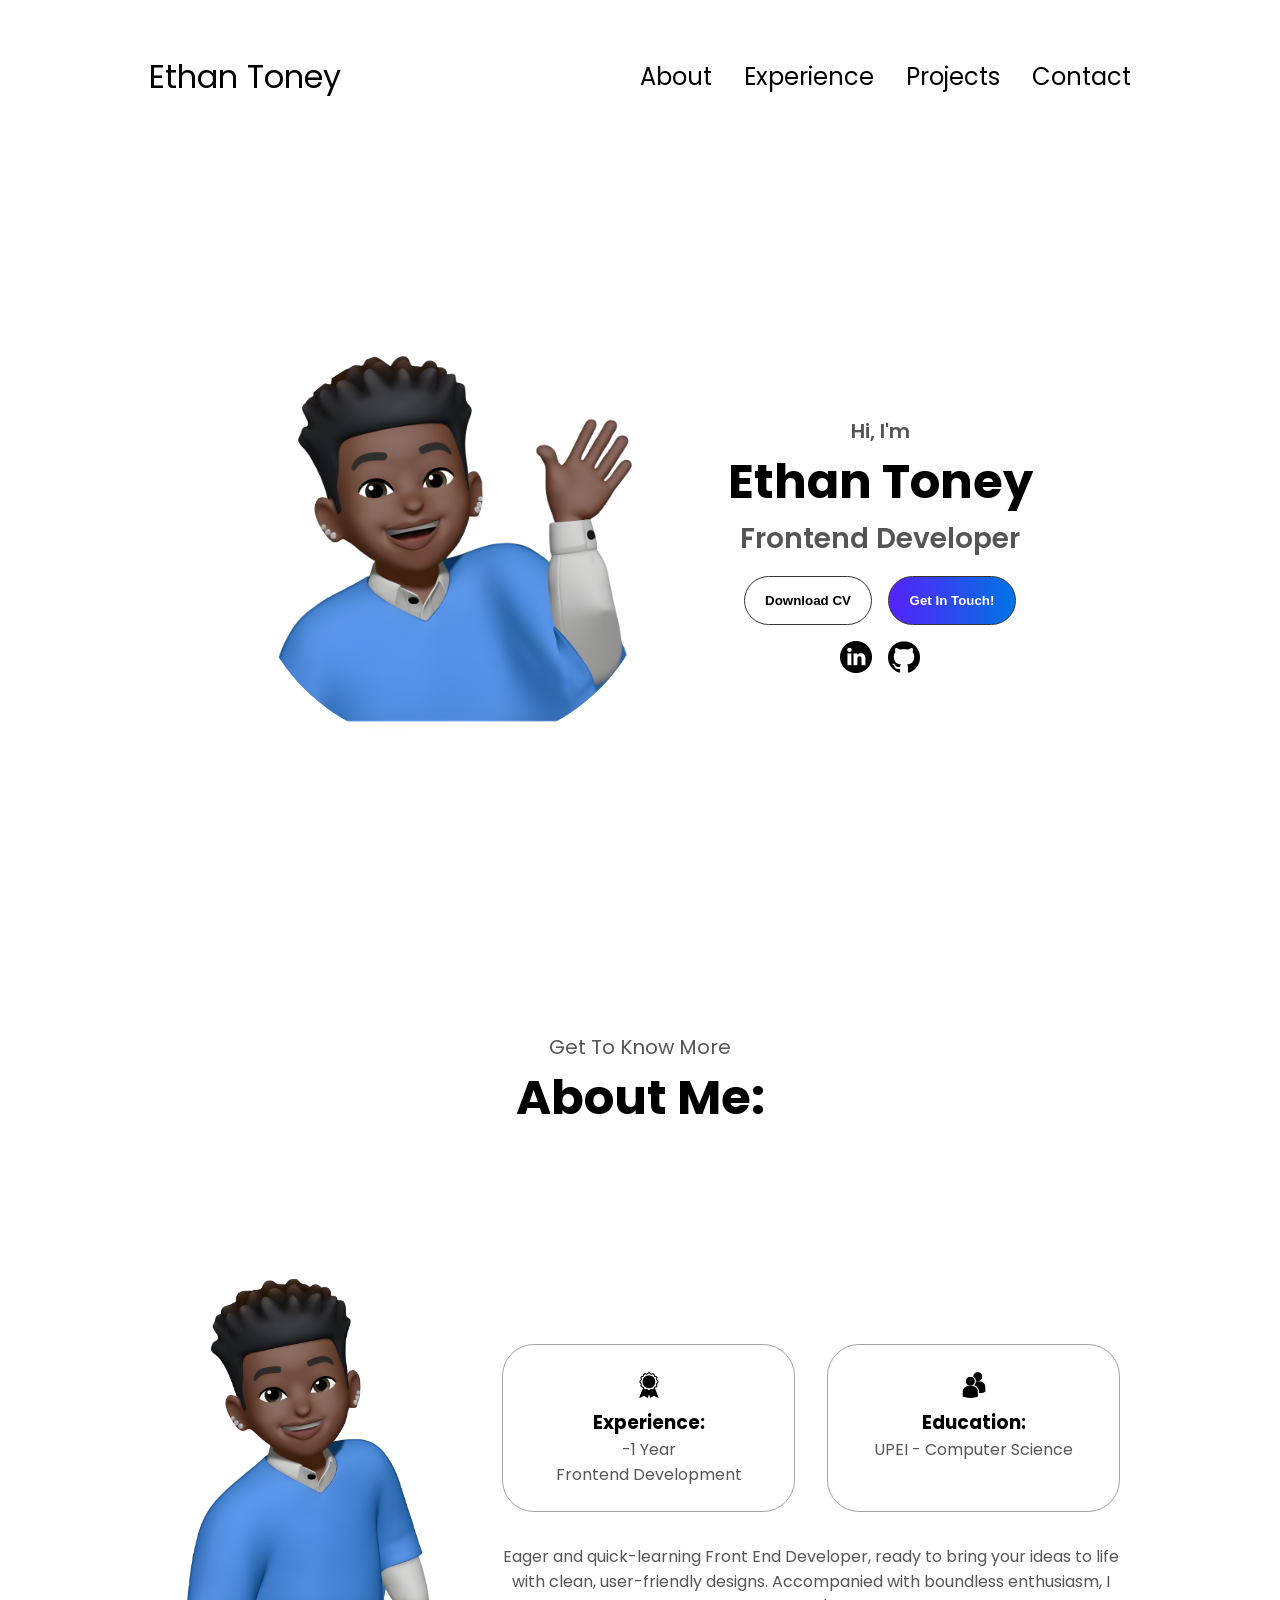
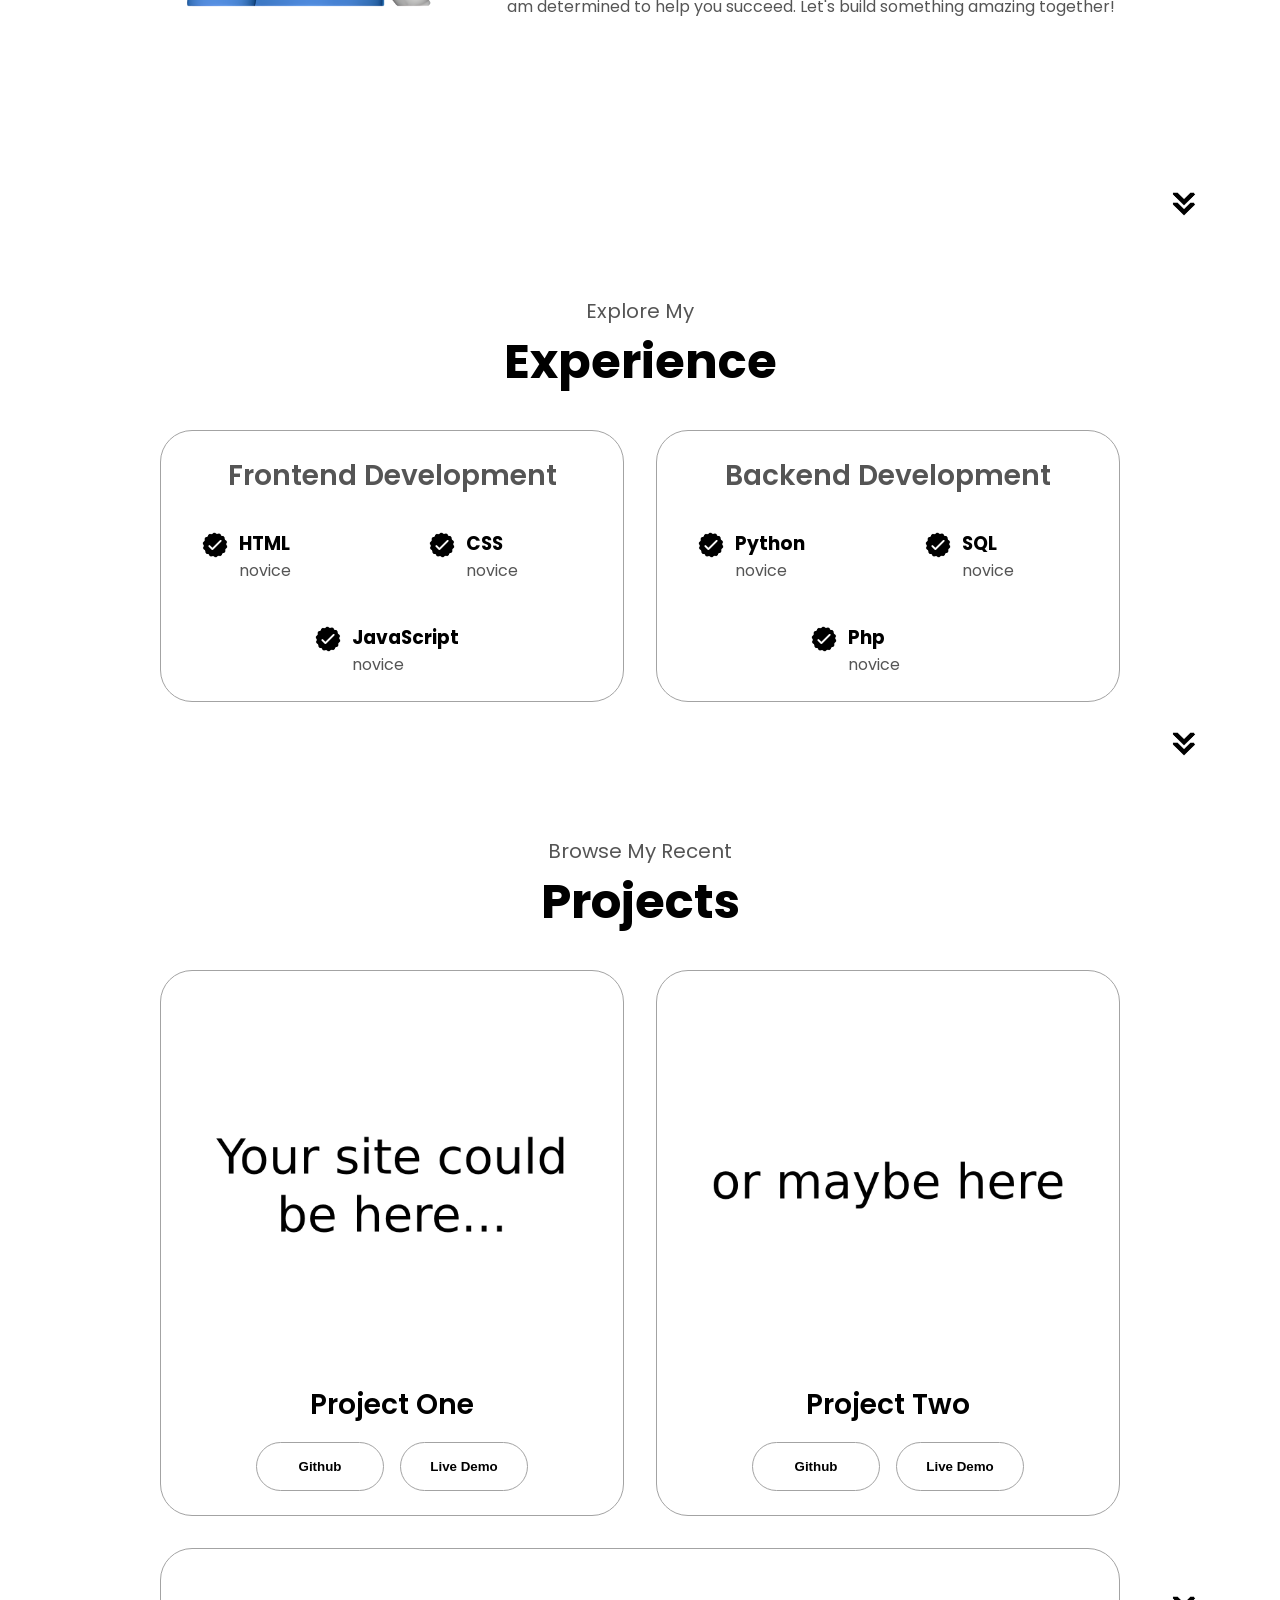
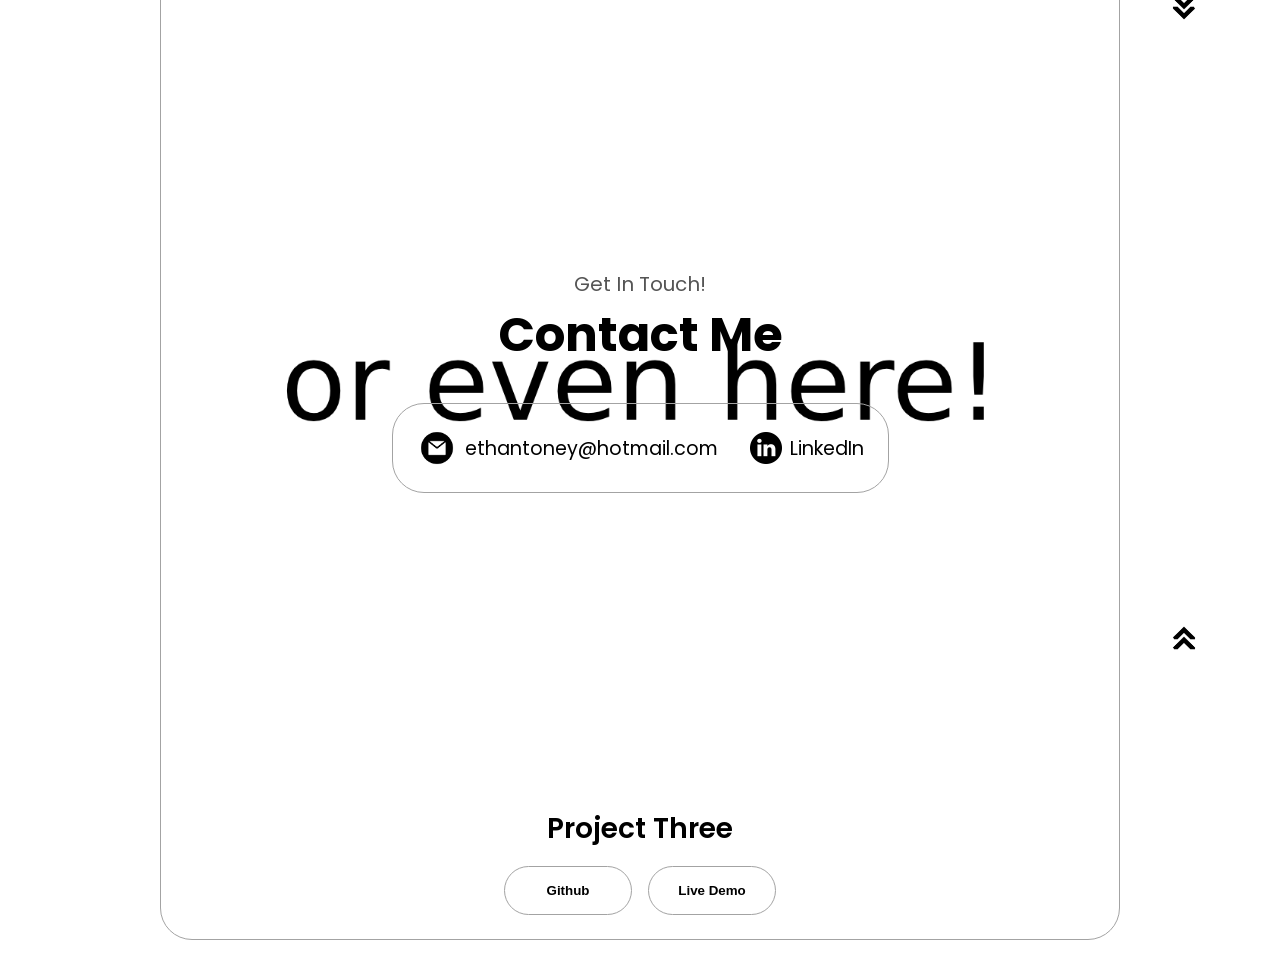
==== index.html @ 1961f313 "Add files via upload" ====
<!DOCTYPE html>
<html lang="en">
<head>
    <meta charset="UTF-8">
    <meta name="viewport" content="width=device-width, initial-scale=1.0">
    <title>Ethan Toney - Portfolio</title>
    <link rel="stylesheet" href="style.css">
    <link rel="stylesheet" href="mediaqueries.css">
    <link rel="shortcut icon" href="favicon.ico" type="image/x-icon">
</head>
<body>
    <!--Start of NavBar-->
    
    <!-- regular nav for desktop -->
    <nav id="desktop-nav">
        <div class="logo">Ethan Toney</div>
        
        <div>
            <ul class="nav-links">
                <li><a href="#about">About</a></li>
                <li><a href="#experience">Experience</a></li>
                <li><a href="#projects">Projects</a></li>
                <li><a href="#contact">Contact</a></li>
            
            </ul>
        </div>

    </nav>
    
    <!-- hamburger nav for mobile -->
    <nav id="hamburger-nav">
        <div class="logo">Ethan Toney</div>

        <div class="hamburger-menu">
            <div class="hamburger-icon" onclick="toggleMenu()">
                <span></span>
                <span></span>
                <span></span>

                <div class="menu-links">
                    <li><a href="#about" onclick="toggleMenu()">About</a></li>
                    <li><a href="#experience" onclick="toggleMenu()">Experience</a></li>
                    <li><a href="#projects" onclick="toggleMenu()">Projects</a></li>
                    <li><a href="#contact" onclick="toggleMenu()">Contact</a></li>
                </div>
            </div>
        </div>
    </nav>
    
    <!-- profile section -->
    <section id="profile">
        <div class="section__pic-container">
            <img src="./assets/ethan1.svg" alt="Ethan Toney Profile Picture" id="first-pic-lol">
        </div>

        <div class="section__text">
            <p class="section__text_p1">Hi, I'm</p>
            <h1 class="title">Ethan Toney</h1>
            <p class="section__text_p2">Frontend Developer</p>
            
            <div class="btn-container">
                <button class="btn btn-color-2" onclick="window.open('./assets/resume-ethantoney.pdf')">Download CV</button>
                <button class="btn btn-color-1" onclick="location.href ='./#contact'">Get In Touch!</button>
            </div>
    
            <div id="socials-container">
                <img src="./assets/linkedin.png" alt="My LinkedIn Profile" class="icon" onclick="location.href ='https://www.linkedin.com/in/ethanmtoney/' ">
                <img src="./assets/github.png" alt="My Github Profile" class="icon" onclick="location.href ='https://github.com/xenoglorp'">
            </div>
        </div>
    </section>
    
    <!-- about me section -->
    <section id="about">
        <p class="section__text_p1">Get To Know More </p>
        <h1 class="title">About Me: </h1>

         <div class="section-container">
            <div class="section__pic-container">
                <img src="./assets/ethan2.svg" class="about-pic" alt="Profile Picture">
           </div>

            <div class="about-details-container">
                <div class="about-containers">
                    <div class="details-container">
                        <img src="./assets/experience.png" class="icon" alt="Experience Icon">
                        <h3>Experience: </h3>
                        <p>-1 Year <br>Frontend Development</p>
                    </div>

                <div class="details-container">
                    <img src="./assets/education.png" class="icon" alt="Education Icon">
                    <h3>Education: </h3>
                    <p>UPEI - Computer Science</p>
                </div>
            </div>

            <div class="text-container">
                <p>Eager and quick-learning Front End Developer, ready to bring your ideas to life with clean, user-friendly designs. Accompanied with boundless enthusiasm, I am determined to help you succeed. Let's build something amazing together!</p>
            </div>
         </div>
      </div>
      <img src="./assets/arrow.png" alt="arrow icon" class="icon arrow" onclick="location.href='./#experience'">
    </section>
    
    <!-- experience section -->
    <section id="experience">
        <p class="section__text_p1">Explore My</p>
        <h1 class="title">Experience</h1>

        <div class="experience-details-container">
            <div class="about-containers">
                <div class="details-container">
                    <h2 class="experience-sub-title">Frontend Development</h2>
                    <div class="article-container">
                        
                        <article>
                            <img src="./assets/checkmark.png" class="icon" alt="Experience Icon">
                            <div>
                                <h3>HTML</h3>
                                <p>novice</p>
                            </div>
                        
                        </article>
                        <article>
                            <img src="./assets/checkmark.png" class="icon" alt="Experience Icon">
                            <div>
                                <h3>CSS</h3>
                                <p>novice</p>
                            </div>
                        
                        </article>
                        <article>
                            <img src="./assets/checkmark.png" class="icon" alt="Experience Icon">
                            <div>
                                <h3>JavaScript</h3>
                                <p>novice</p>
                            </div>
                        
                        </article>
                    



                    </div>
                </div>
                
                <div class="details-container">
                    <h2 class="experience-sub-title">Backend Development</h2>
                    <div class="article-container">
                        
                        <article>
                            <img src="./assets/checkmark.png" class="icon" alt="Experience Icon">
                            <div>
                                <h3>Python</h3>
                                <p>novice</p>
                            </div>
                        
                        </article>
                        <article>
                            <img src="./assets/checkmark.png" class="icon" alt="Experience Icon">
                            <div>
                                <h3>SQL</h3>
                                <p>novice</p>
                            </div>
                        
                        </article>
                        <article>
                            <img src="./assets/checkmark.png" class="icon" alt="Experience Icon">
                            <div>
                                <h3>Php</h3>
                                <p>novice</p>
                            </div>
                        
                       
                     </article>



                    </div>
                </div>
            </div>
        </div>
        <img src="./assets/arrow.png" alt="arrow icon" class="icon arrow" onclick="location.href='./#projects'">
    </section> 

    <!-- projects section -->
    <section id="projects">
        <p class="section__text_p1">Browse My Recent</p>
      <h3 class="title">Projects</h3>
      <div class="experience-details-container">
        <div class="about-containers">
          <div class="details-container color-container">
            <div class="article-container">
              <img src="./assets/project-1.png" class="project-img" alt="Project 1"/>
            </div>
            <h2 class="experience-sub-title project-title">Project One</h2>
            <div class="btn-container">
              <button class="btn btn-color-2 project-btn" onclick="location.href='https://github.com/xenoglorp'">Github</button>
              
              <button class="btn btn-color-2 project-btn" onclick="location.href='https://github.com/'">Live Demo</button>
            </div>
          </div>
          <div class="details-container color-container">
            <div class="article-container">
              <img src="./assets/project-2.png" class="project-img" alt="Project 1"/>
            </div>
            <h2 class="experience-sub-title project-title">Project Two</h2>
            <div class="btn-container">
              <button class="btn btn-color-2 project-btn" onclick="location.href='https://github.com/xenoglorp'">Github</button>
              
              <button class="btn btn-color-2 project-btn" onclick="location.href='https://github.com/'">Live Demo</button>
            </div>
          </div>
          <div class="details-container color-container">
            <div class="article-container">
              <img src="./assets/project-3.png" class="project-img" alt="Project 1"/>
            </div>
            <h2 class="experience-sub-title project-title">Project Three</h2>
            <div class="btn-container">
              <button class="btn btn-color-2 project-btn" onclick="location.href='https://github.com/xenoglorp'">Github</button>
              
              <button class="btn btn-color-2 project-btn" onclick="location.href='https://github.com/'">Live Demo</button>
            </div>
          </div>
        </div>
      </div>
      <img src="./assets/arrow.png" alt="Arrow icon" class="icon arrow" onclick="location.href='./#contact'"/>
    </section>

    <section id="contact">
        <p class="section__text_p1">Get In Touch!</p>
        <h3 class="title">Contact Me</h3>

        <div class="contact-info-upper-container">
            <div class="contact-info-container">
                <img src="./assets/email.png" class="icon email-icon" alt="Email Icon">
                <p><a href="mailto:ethantoney@hotmail.com">ethantoney@hotmail.com</a></p>
            </div>
            
            <div class="contact-info-container">
                <img src="./assets/linkedin.png" class="icon contact-icon" alt="LinkedIn Icon">
                <p><a href="https://www.linkedin.com/in/ethanmtoney/">LinkedIn</a></p>
            </div>
        </div>
        <img src="./assets/arrow.png" alt="arrow icon" class="icon arrow uparrow" onclick="location.href='./#profile'">
    </section>

    <footer>
        <nav>
            <div class="nav-links-container">
                <ul class="nav-links">
                    <li><a href="#about">About</a></li>
                    <li><a href="#experience">Experience</a></li>
                    <li><a href="#projects">Projects</a></li>
                    <li><a href="#contact">Contact</a></li>                
                </ul>
            </div>
        </nav>
        <p>Copyright &#169; 2024 - Ethan Toney. All rights reserved.</p>
    </footer>
    
    <script src="script.js"></script>
</body>
</html>
---- style.css ----
/* General Styling */
@import url('https://fonts.googleapis.com/css2?family=Poppins:wght@400;600&family=Roboto:wght@300;400;500&display=swap');


*{
    margin: 0;
    padding: 0;
}

body{
    font-family: "Poppins", sans-serif ;
}

html{
    scroll-behavior: smooth;
}

p{
    color: rgb(85, 85, 85);

}

/* Transition */

a, .btn{
    transition: all 0.3s ease;
}

/* Desktop Navbar */
nav, .nav-links{
    display: flex;
}

nav{
    justify-content: space-around;
    align-items: center;
    height: 17vh;
}

.nav-links{
    gap: 2rem;
    list-style: none;
    text-decoration: none;
    font-size: 1.5rem;
}

a{
    color: #000;
    text-decoration: none;
    /* this is here because a black line will appear shortly after the hover */
    text-decoration-color: #fff;
}

a:hover{
    color: rgb(181, 181, 181);
    text-decoration: underline;
    /* adds some spacing to the underline*/
    text-underline-offset: 1rem;
    text-decoration-color: rgb(181, 181, 181);
    transition: all 0.3s ease;
}

.logo{
    font-size: 2rem;
}

.logo:hover{
    cursor: default;
}

/* Hamburger Nav Bar */

#hamburger-nav{
    display: none;
}

.hamburger-menu{
    position: relative;
    display: inline-block;
}

.hamburger-icon{
    display: flex;
    flex-direction: column;
    justify-content: space-between;
    height: 24px;
    width: 30px;
    cursor: pointer;
}

.hamburger-icon span{
    width: 100%;
    height: 2px;
    background-color: #000;
    transition: all 0.3s ease-in-out;
}

.menu-links{
    position: absolute;
    top: 100%;
    right: 0%;
    width: fit-content;
    max-height: 0;
    overflow: hidden;
    background-color: #fff;
    transition: all 0.3s ease-in-out;
}

.menu-links a{
    display: block;
    padding: 10px;
    text-align: center;
    font-size: 1.5rem;
    color:#000;
    text-decoration: none;
    transition: all 0.3s ease-in-out;
}

.menu-links li{
    list-style: none;
}


/* this is that java class */
.menu-links.open{
    max-height: 300px;
}

.hamburger-icon.open span:first-child{
    transform: rotate(45deg) translate(10px, 5px);
}

.hamburger-icon.open span:nth-child(2){
    opacity: 0;
}

.hamburger-icon.open span:nth-child(3){
    transform: rotate(-45deg) translate(10px, -5px);
}

/* ^^ this works by rotating the span (lines) 45 degrees and removing the middle span to make an x */

.hamburger-icon span:first-child{
    transform: none;
}
.hamburger-icon span:first-child{
    opacity: 1;
}

/* sections settings */
section{
    padding-top: 4vh;
    height: 96vh;
    margin: 0 10rem;
    box-sizing: border-box;
    /* so things are not overlapping and fit nice */
    min-height: fit-content; 
}

.section-container{
    display: flex;

}

/* the profile section */

#profile{
    display: flex;
    justify-content: center;
    gap: 5rem;
    height: 80vh;
}

.section__pic-container{
    display: flex;
    height: 400px;
    width: 400px;
    margin: auto 0;
}

.section__pic-container #first-pic-lol{
    border-radius: 12rem ;
}

.section__text{
    align-self: center;
    text-align: center;
}

.section__text p{
    font-weight: 600;
}

.section__text_p1{
    font-size: 1.25rem;
    text-align: center;
}

.section__text_p2{
    font-size: 1.75rem;
    margin-bottom: 1rem;
}   

.title{
    font-size: 3rem;
    text-align: center;
}

#socials-container{
    display: flex;
    justify-content: center;
    margin-top: 1rem;
    gap: 1rem;
}

/* icons */ 

.icon {
    cursor: pointer;
    height: 2rem;
}

/* buttons */

.btn-container{
    display: flex;
    justify-content: center;
    gap: 1rem;
}

.btn{
    font-weight: 600;
    transition: all 300ms ease;
    padding: 1rem;
    width: 8rem;
    border-radius: 2rem;
}

.btn-color-1, .btn-color-2{
    border: rgb(53, 53, 53), 0.1rem solid;   
}   

.btn-color-1:hover, .btn-color-2:hover{
    cursor: pointer;   
}   

.btn-color-1, .btn-color-2:hover{
    background: linear-gradient(90deg,#5522fa 0,#0074e4 100%);
    color: #fff;   
}   

.btn-color-1:hover{
    background: linear-gradient(90deg,#5522fa 0,#0074e4 70%);
}

.btn-color-2{
    background: none;
}

.btn-color-2:hover{
    border: #fff 0.1rem solid;
}

/* about section */

#about{
    position: relative;
}

.about-containers{
    gap: 2rem;
    margin-bottom: 2rem;
    margin-top: 2rem;
}

.about-details-container{
    justify-content: center;
    flex-direction: column;
    text-align: center;
}

.about-containers, .about-details-container{
    display: flex;
}

.about-pic{
    border-radius: 2rem;
    height: 350px;
    width: auto;
}

.arrow{
    position: absolute;
    right: -5rem;
    bottom: 2.5rem;
}

.details-container{
    padding: 1.5rem;
    flex: 1;
    background: #fff;
    border-radius: 2rem;
    border: rgb(53, 53, 53) 0.1rem solid;
    border-color: rgb(163, 163, 163);
    text-align: center;
}

.section-container{
    /* we already edited this earlier, im putting it here for tutorial sake */
    gap: 4rem;
    height: 80%;
}

/* experience section */

#experience{
  /* this fixes the arrow not moving exactly to the experience section. because the arrow is absolute
    making this relative will actullay scroll the arrow to this section */
    position: relative;
    height: 60vh;
}

.experience-sub-title{
    color: rgb(85, 85, 85);
    font-weight: 600;
    font-size: 1.75rem;
    margin-bottom: 2rem;
}

.experience-details-container{
    display: flex;
    justify-content: center;
    flex-direction: column;
}

.article-container{
    display: flex;
    /* when content is too big for container it will roundrobin/wrap to under itself */
    flex-wrap: wrap;
    flex-direction: row;
    gap: 2.5rem;
    justify-content: space-around;
    text-align: initial;

}


article{
    display: flex;
    width: 10rem;
    gap: 0.5rem;
}




article .icon{
    cursor: default;
}

/* projects */

#projects{
    position: relative;
}

.color-container{
    border-color: rgb(163, 163, 163);
    background-color: #fff;
}

.project-img{
    border-radius: 2rem;
    width: 90%;
    height: 90%;
}

.project-title{
    margin: 1rem;
    color:#000;
}

.project-btn {
    color:#000;
    border-color: rgb(163, 163, 163);
}

/* contact section */

#contact{
    display: flex;
    justify-content: center;
    flex-direction: column;
    height: 70vh;
    position: relative;
}

.contact-info-upper-container{
    display: flex;
    justify-content: center;
    border-radius: 2rem;
    border: rgb(53, 53, 53) 0.1rem solid;
    border-color: rgb(163, 163, 163);
    background: (250, 250, 250);
    margin: 2rem auto;
    padding: 0.5rem;
}

.contact-info-container{
    display: flex;
    align-items: center;
    justify-content: center;
    gap: 0.5rem;
    margin: 1rem;
} 

.contact-info-container p{
    font-size: larger;
}

.contact-icon{
    cursor: default;
}

.email-icon{
    height: 2.5rem;
}

/* footer section */
footer{
    height: 26vh;
    margin: 0 1rem;
}

footer p{
    text-align: center;
}

.uparrow{
    transform: rotate(180deg);
}
---- mediaqueries.css ----
@media screen and (max-width: 1400px){
  #profile{
    height: 83vh;
    margin-bottom: 6rem;
  }

  .about-containers{
    flex-wrap: wrap;
  }
}


/* this means when the screensize is LOWER than 1200px do something */
@media screen and (max-width: 1200px){
    #desktop-nav{
        display: none;
    }

    #hamburger-nav{
        display: flex;
    }

    #experience{
      position: relative;
      height: 70vh;
    } 
    
    .experience-details-container{
        margin-top: 2.5rem;
    }

    #profile, .section-container{
        display: block;
    }

    .arrow{
        display: none;
    }

    section, .section-container{
        height: fit-content;
    }

    section{
        margin: 0 5%;
    }

    .section__pic-container{
        width: 275px;
        height: 275px;
        margin: 0 auto 2rem;
    }

    .about-containers{
        margin-top: 0;
    }
    
    .about-pic{
        height: auto;
        width: auto;
        display: flex;
        align-content: center;

    }
}

@media screen and (max-width: 600px){
  #contact, footer{
    height: 40vh;
  }

  #profile{
    height: 83vh;
    margin-bottom: 0;
  }

  article{
    font-size: 1rem;
  }

  footer nav{
    height: fit-content;
    margin-bottom: 2rem;
  }

  .about-containers, .contact-info-upper-container, .btn-container{
    flex-wrap: wrap;
  }

  .contact-info-container{
    margin: 0
  }
  .contact-info-container p, .nav-links li, a{
    font-size: 1rem;
  }

  .experience-sub-title{
    font-size: 1.25rem;
  }

  .logo{
    font-size: 1.5rem;
  }

  .nav-links{
    flex-direction: column;
    gap: 0.5rem;
    text-align: center;
  }

  .section__pic-container{
    width: auto;
    height: 46vw;
    justify-content: center;
  }

  .section__text_p2{
    font-size: 1.25rem;
  }

  .title{
    font-size: 2rem;
  }

  .text-container{
    text-align: justify;
  }

  .nav-links-container .nav-links{
    display: flex;
    flex-direction: row;
  }
}
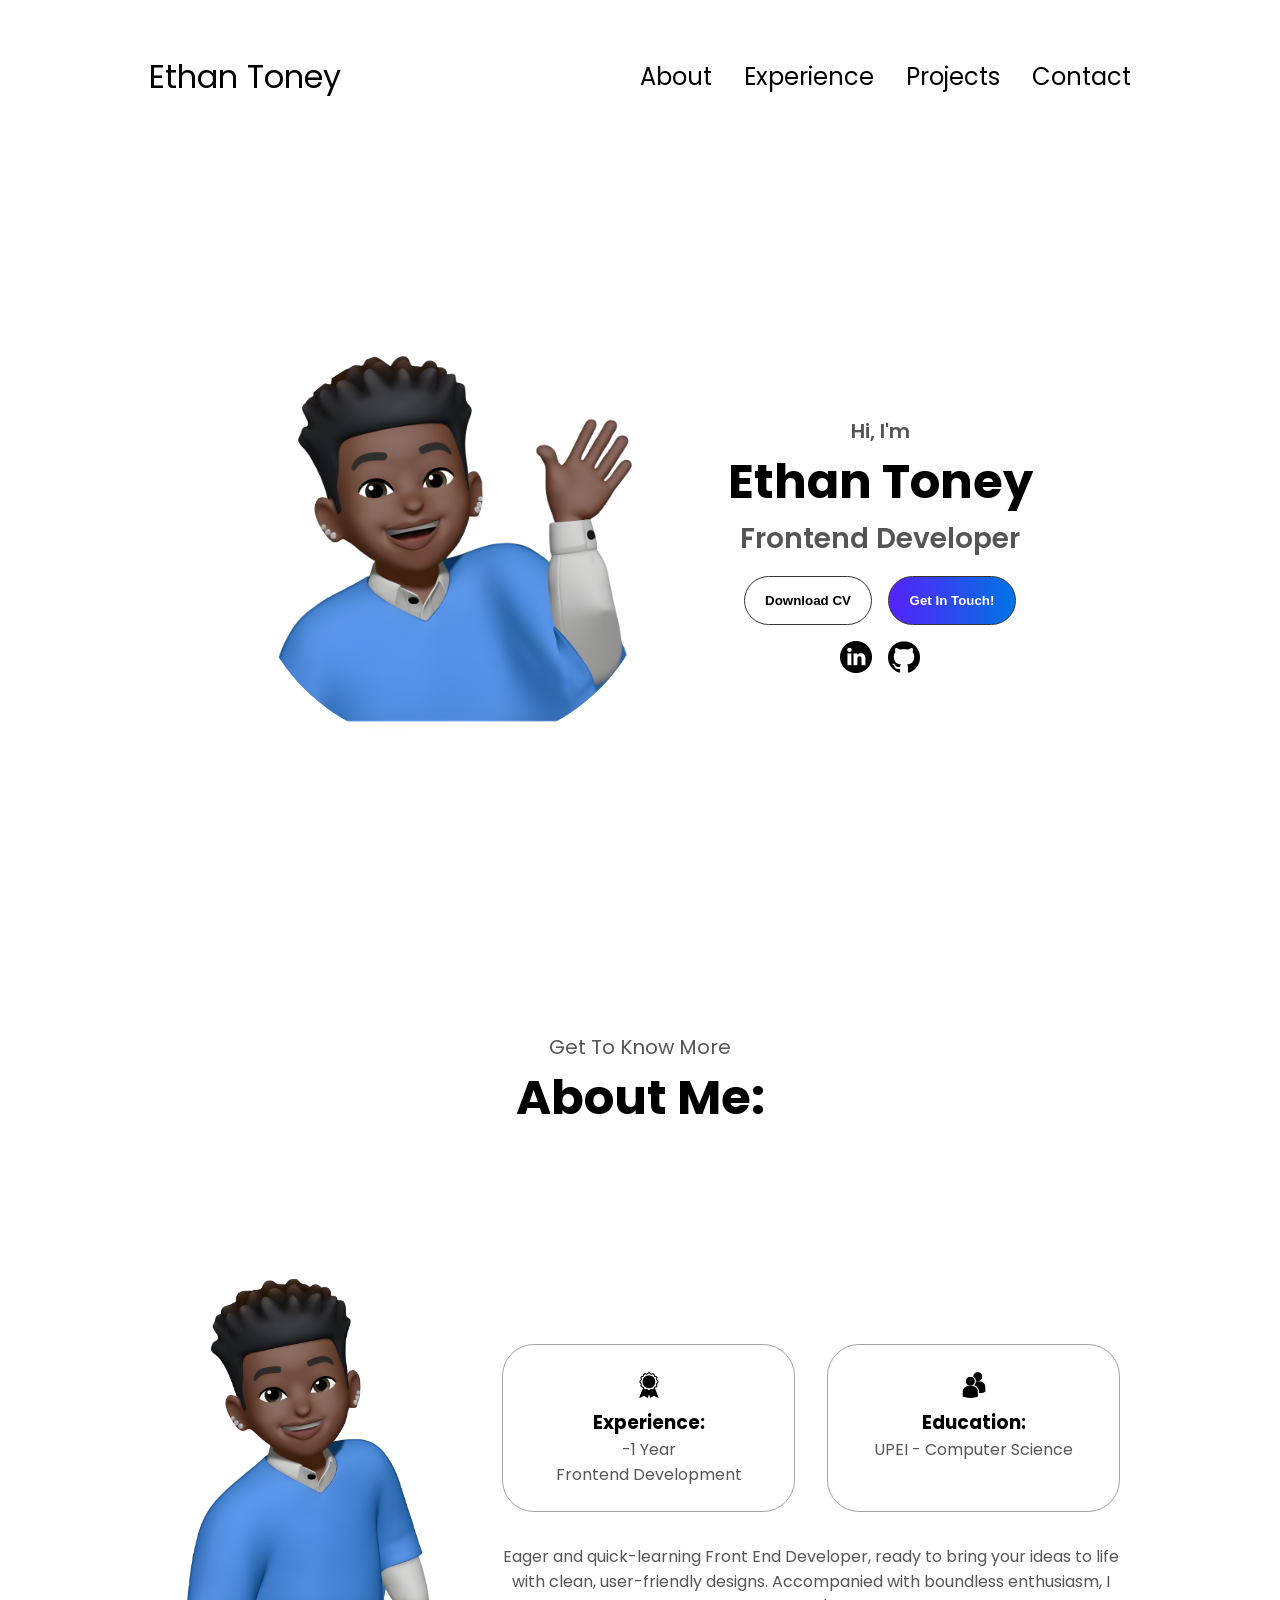
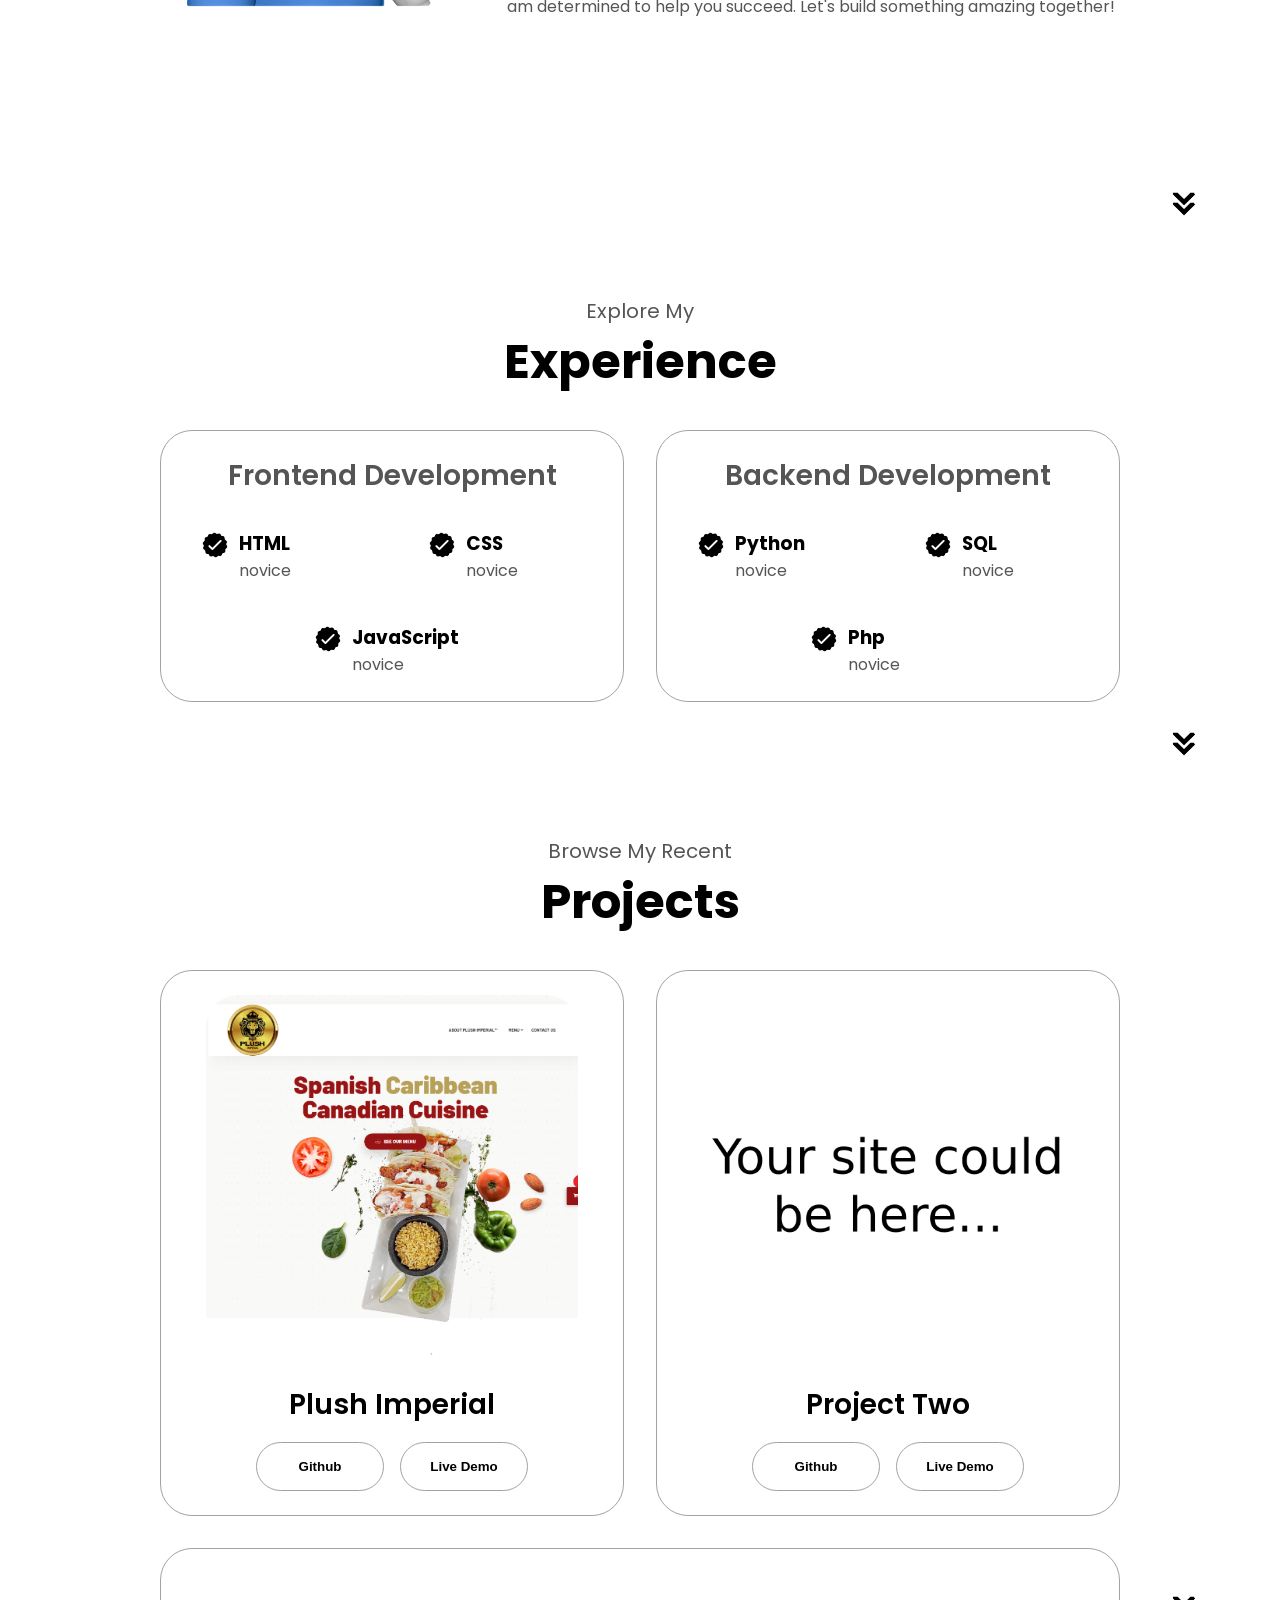
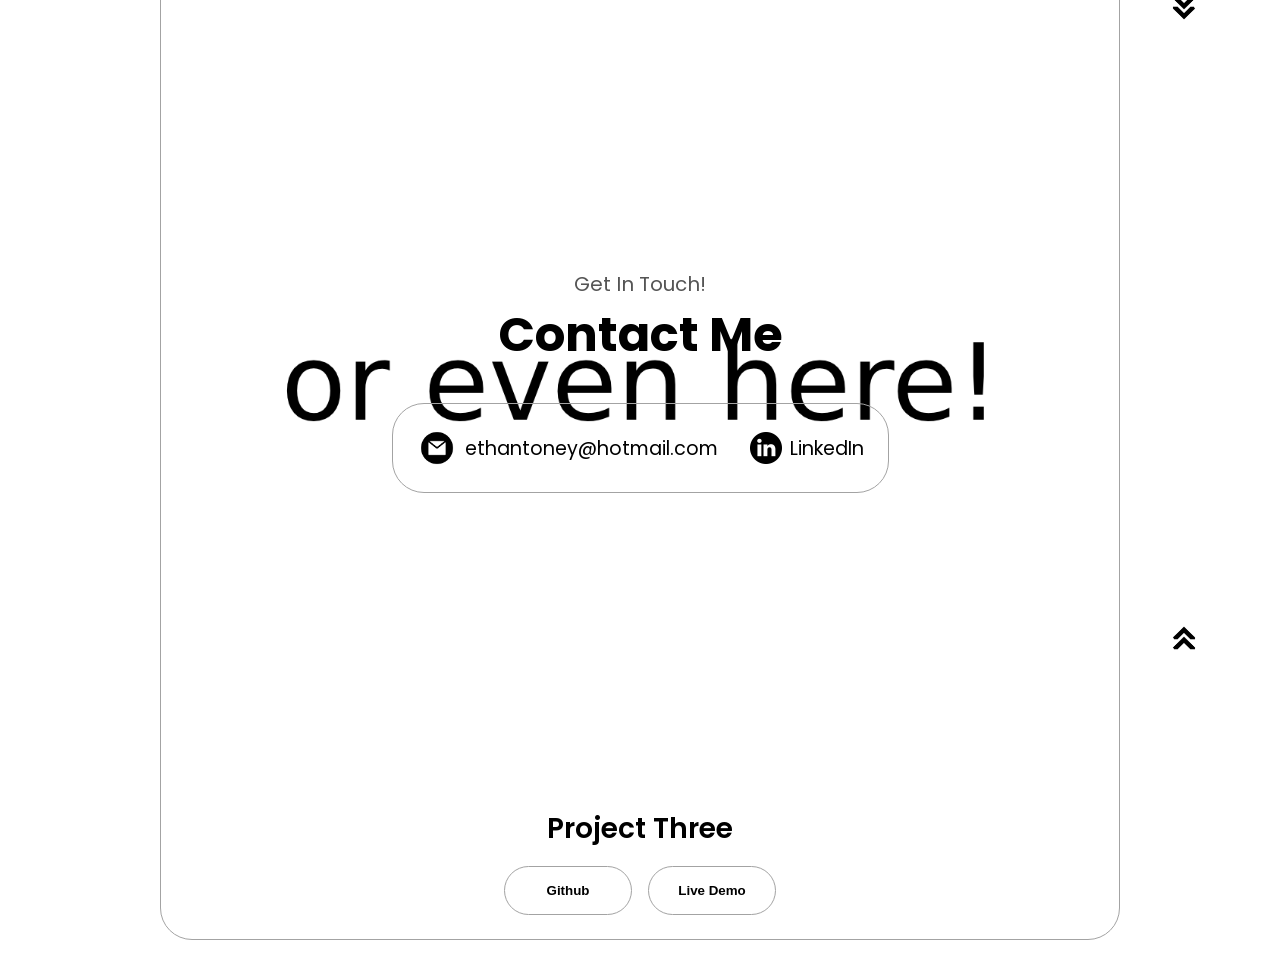
==== commit a8385e83: "Update index.html changed projects section added border to project images" ====
--- a/index.html
+++ b/index.html
@@ -192,18 +192,18 @@
         <div class="about-containers">
           <div class="details-container color-container">
             <div class="article-container">
-              <img src="./assets/project-1.png" class="project-img" alt="Project 1"/>
-            </div>
-            <h2 class="experience-sub-title project-title">Project One</h2>
+              <img src="./assets/plushimperial.svg" class="project-img" alt="Project 1"/>
+            </div>
+            <h2 class="experience-sub-title project-title">Plush Imperial</h2>
             <div class="btn-container">
               <button class="btn btn-color-2 project-btn" onclick="location.href='https://github.com/xenoglorp'">Github</button>
               
-              <button class="btn btn-color-2 project-btn" onclick="location.href='https://github.com/'">Live Demo</button>
+              <button class="btn btn-color-2 project-btn" onclick="location.href='https://plushimperial.ca/'">Live Demo</button>
             </div>
           </div>
           <div class="details-container color-container">
             <div class="article-container">
-              <img src="./assets/project-2.png" class="project-img" alt="Project 1"/>
+              <img src="./assets/project-1.png" class="project-img" alt="Project 1"/>
             </div>
             <h2 class="experience-sub-title project-title">Project Two</h2>
             <div class="btn-container">
@@ -262,4 +262,4 @@
     
     <script src="script.js"></script>
 </body>
-</html>+</html>
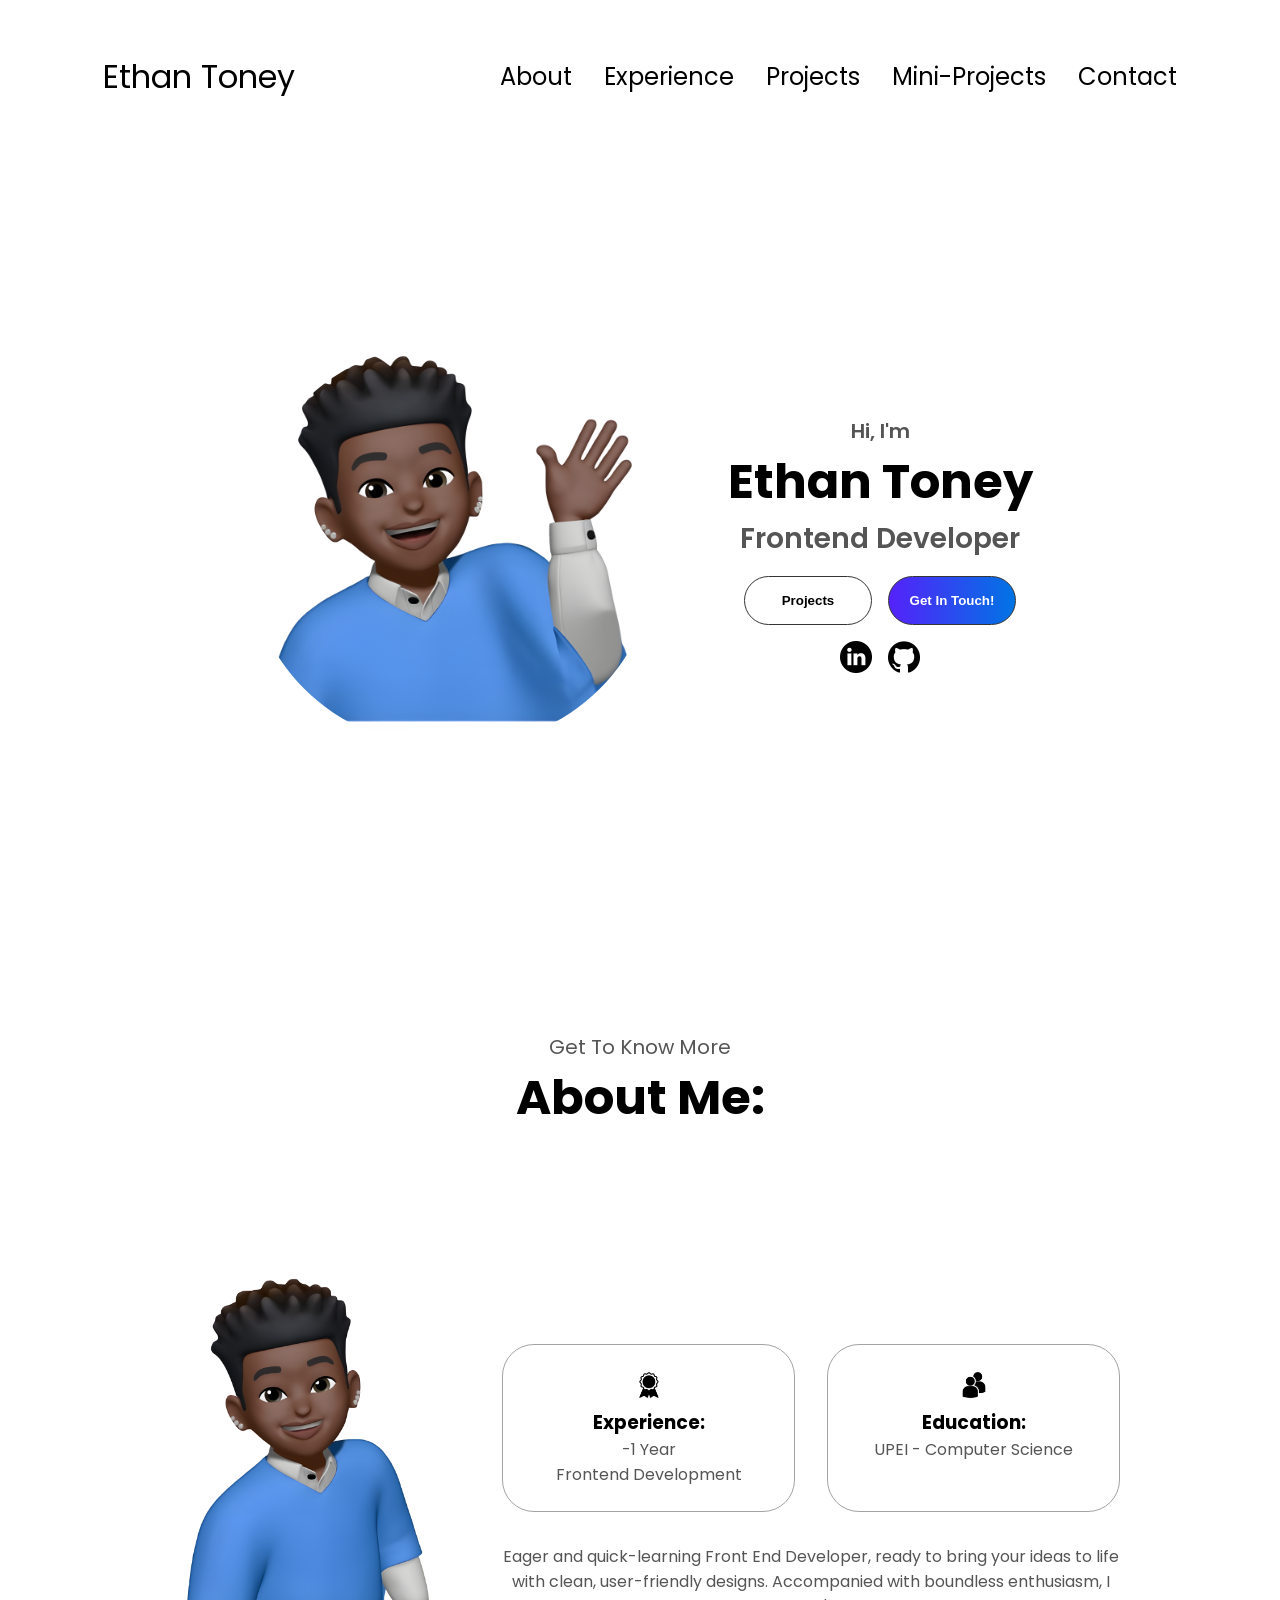
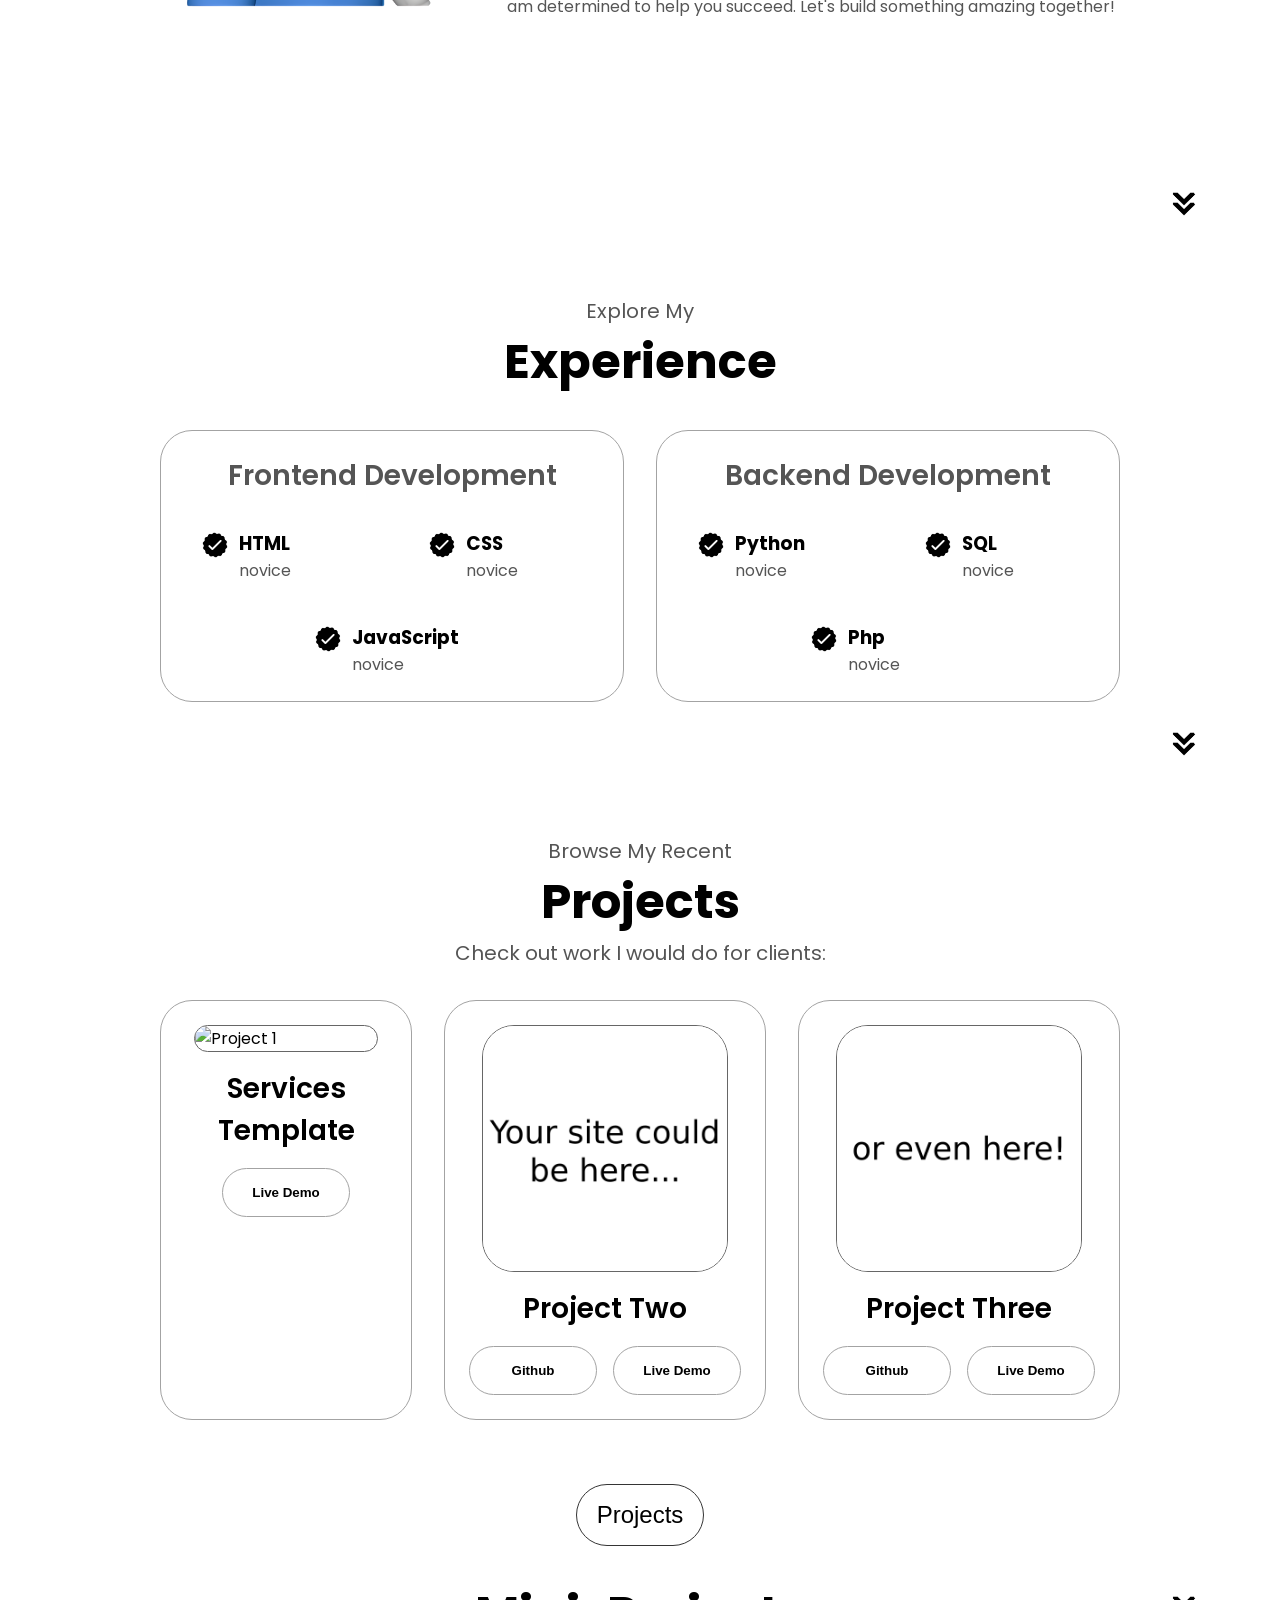
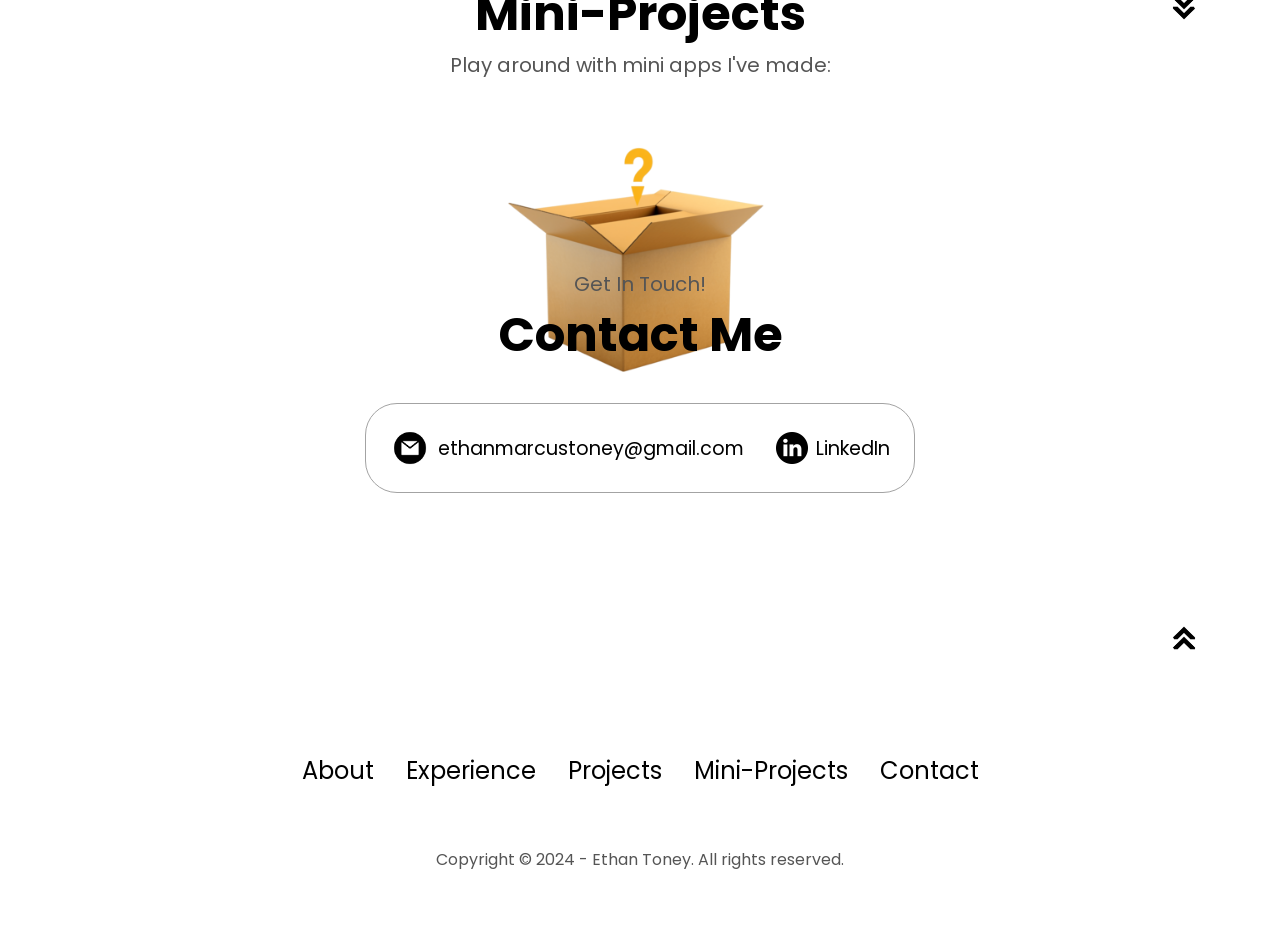
==== commit 5b7a2e12: "Add files via upload" ====
--- a/index.html
+++ b/index.html
@@ -19,7 +19,8 @@
             <ul class="nav-links">
                 <li><a href="#about">About</a></li>
                 <li><a href="#experience">Experience</a></li>
-                <li><a href="#projects">Projects</a></li>
+                <li><a href="/projects/projects.html">Projects</a></li>
+                <li><a href="/miniprojects/miniprojects.html">Mini-Projects</a></li>
                 <li><a href="#contact">Contact</a></li>
             
             </ul>
@@ -40,7 +41,8 @@
                 <div class="menu-links">
                     <li><a href="#about" onclick="toggleMenu()">About</a></li>
                     <li><a href="#experience" onclick="toggleMenu()">Experience</a></li>
-                    <li><a href="#projects" onclick="toggleMenu()">Projects</a></li>
+                    <li><a href="/projects/projects.html" onclick="toggleMenu()">Projects</a></li>
+                    <li><a href="/miniprojects.html" onclick="toggleMenu()">Mini-Projects</a></li>
                     <li><a href="#contact" onclick="toggleMenu()">Contact</a></li>
                 </div>
             </div>
@@ -59,7 +61,7 @@
             <p class="section__text_p2">Frontend Developer</p>
             
             <div class="btn-container">
-                <button class="btn btn-color-2" onclick="window.open('./assets/resume-ethantoney.pdf')">Download CV</button>
+                <button class="btn btn-color-2" onclick="location.href='projects/projects.html'">Projects</button>
                 <button class="btn btn-color-1" onclick="location.href ='./#contact'">Get In Touch!</button>
             </div>
     
@@ -188,21 +190,21 @@
     <section id="projects">
         <p class="section__text_p1">Browse My Recent</p>
       <h3 class="title">Projects</h3>
+      <p class="section__text_p1">Check out work I would do for clients: </p>
       <div class="experience-details-container">
         <div class="about-containers">
           <div class="details-container color-container">
-            <div class="article-container">
-              <img src="./assets/plushimperial.svg" class="project-img" alt="Project 1"/>
-            </div>
-            <h2 class="experience-sub-title project-title">Plush Imperial</h2>
-            <div class="btn-container">
-              <button class="btn btn-color-2 project-btn" onclick="location.href='https://github.com/xenoglorp'">Github</button>
+            <div class="article-container display-item">
+              <img src="./projects/assets/roofer-showcase.png" class="project-img" alt="Project 1"/>
+            </div>
+            <h2 class="experience-sub-title project-title">Services Template</h2>
+            <div class="btn-container">
               
-              <button class="btn btn-color-2 project-btn" onclick="location.href='https://plushimperial.ca/'">Live Demo</button>
+              <button class="btn btn-color-2 project-btn" onclick="location.href='projects/roofin/index.html'">Live Demo</button>
             </div>
           </div>
           <div class="details-container color-container">
-            <div class="article-container">
+            <div class="article-container display-item">
               <img src="./assets/project-1.png" class="project-img" alt="Project 1"/>
             </div>
             <h2 class="experience-sub-title project-title">Project Two</h2>
@@ -213,7 +215,7 @@
             </div>
           </div>
           <div class="details-container color-container">
-            <div class="article-container">
+            <div class="article-container display-item">
               <img src="./assets/project-3.png" class="project-img" alt="Project 1"/>
             </div>
             <h2 class="experience-sub-title project-title">Project Three</h2>
@@ -224,7 +226,29 @@
             </div>
           </div>
         </div>
+
+        <div class="btn-container">
+            <button class="btn btn-color-2 spacer" onclick="location.href='projects/projects.html'">Projects</button>
+        </div>
       </div>
+      
+      <h3 class="title">Mini-Projects</h3>
+      <p class="section__text_p1">Play around with mini apps I've made: </p>
+      <div class="experience-details-container">
+        <div class="box-container spacer">
+            <div class="box box-closed">
+                <a href="/miniprojects/miniprojects.html"><img src="/assets/box-open.png" alt="open box"></a>
+            </div>
+            
+            <!---
+            <div class="box box-open">
+                <img src="/assets/box-open.png" alt="Open box">
+            </div>
+            -->
+        </div>
+      </div>
+         
+      
       <img src="./assets/arrow.png" alt="Arrow icon" class="icon arrow" onclick="location.href='./#contact'"/>
     </section>
 
@@ -235,7 +259,7 @@
         <div class="contact-info-upper-container">
             <div class="contact-info-container">
                 <img src="./assets/email.png" class="icon email-icon" alt="Email Icon">
-                <p><a href="mailto:ethantoney@hotmail.com">ethantoney@hotmail.com</a></p>
+                <p><a href="mailto:ethanmarcustoney@gmail.com">ethanmarcustoney@gmail.com</a></p>
             </div>
             
             <div class="contact-info-container">
@@ -252,7 +276,8 @@
                 <ul class="nav-links">
                     <li><a href="#about">About</a></li>
                     <li><a href="#experience">Experience</a></li>
-                    <li><a href="#projects">Projects</a></li>
+                    <li><a href="/projects/projects.html">Projects</a></li>
+                    <li><a href="miniprojects/miniprojects.html">Mini-Projects</a></li>
                     <li><a href="#contact">Contact</a></li>                
                 </ul>
             </div>
@@ -262,4 +287,4 @@
     
     <script src="script.js"></script>
 </body>
-</html>
+</html>
--- a/style.css
+++ b/style.css
@@ -43,6 +43,7 @@
     text-decoration: none;
     font-size: 1.5rem;
 }
+
 
 a{
     color: #000;
@@ -162,6 +163,93 @@
 
 }
 
+/* projects gallery section */
+
+.gallery {
+    display: grid;
+    grid-template-columns: repeat(auto-fit, minmax(250px, 1fr));
+    gap: 20px;
+    padding: 20px 0;
+}
+.gallery-item {
+    background-color: white;
+    border-radius: 8px;
+    overflow: hidden;
+    box-shadow: 0 4px 6px rgba(0, 0, 0, 0.1);
+}
+.gallery-item img {
+    width: 100%;
+    height: 250px;
+    object-fit: cover;
+}
+.gallery-item-content {
+    padding: 15px;
+}
+.gallery-item-title {
+    margin: 0 0 10px 0;
+    font-size: 18px;
+    color: #333;
+   
+}
+.gallery-item-desc {
+    color: #666;
+    font-size: 14px;
+    margin-bottom: 5%;
+}
+
+.gal-container{
+    text-align: center;
+}
+
+
+/* mini projects box thing */
+
+.box-container{
+    display: flex;
+    flex-wrap: wrap;
+    flex-direction: row;
+    gap: 2.5rem;
+    justify-content: center;
+    text-align: center;
+}
+
+
+.box{
+    
+    top: 0;
+    left: 0;
+    transition: all 0.3s ease;
+}
+
+.box img {
+    width: 300px;
+    height: 300px;
+    object-fit: contain;
+}
+
+.box:hover{
+    transform: scale(1.05);
+    pointer-events: auto;
+}
+
+/*
+.box-open {
+    opacity: 0;
+    transform: scale(0.9);
+    pointer-events: none;
+}
+.box-container:hover .box-closed {
+    opacity: 0;
+    pointer-events: none;
+}
+
+.box-container:hover .box-open {
+    transform: scale(1.05);
+    pointer-events: auto;
+}
+
+*/
+
 /* the profile section */
 
 #profile{
@@ -305,6 +393,30 @@
     text-align: center;
 }
 
+.display-item{
+    transition: transform 0.8s ease-in-out; 
+}
+
+.display-item:hover{
+    animation: bounceScale 0.8s ease-in-out forwards;
+}
+
+
+@keyframes bounceScale{
+    0% {
+        transform: scale(1); /* Initial state */
+    }
+    50% {
+        transform: scale(1.1); /* Slightly larger */
+    }
+    70% {
+        transform: scale(1.05); /* Slight bounce back */
+    }
+    100% {
+        transform: scale(1.1); /* Final size */
+    }
+}
+
 .section-container{
     /* we already edited this earlier, im putting it here for tutorial sake */
     gap: 4rem;
@@ -373,6 +485,13 @@
     border-radius: 2rem;
     width: 90%;
     height: 90%;
+    border: 1.25px solid hsl(0, 0%, 40%);
+    cursor: pointer;
+}
+
+.project-img:hover{
+    border-color: #000;
+    transition: all 0.3s ease;
 }
 
 .project-title{
@@ -383,6 +502,15 @@
 .project-btn {
     color:#000;
     border-color: rgb(163, 163, 163);
+}
+
+/* this is just so certain thigns can have a bit of space (and for the second projects button) */
+
+.spacer{
+    margin-top: 32px;
+    margin-bottom: 32px;
+    font-size: 24px;
+    font-weight: 400;
 }
 
 /* contact section */
@@ -438,4 +566,11 @@
 
 .uparrow{
     transform: rotate(180deg);
-}+}
+
+/* mini projects section */
+
+.proj-main{
+    display: flex;
+    justify-content: space-evenly;
+}
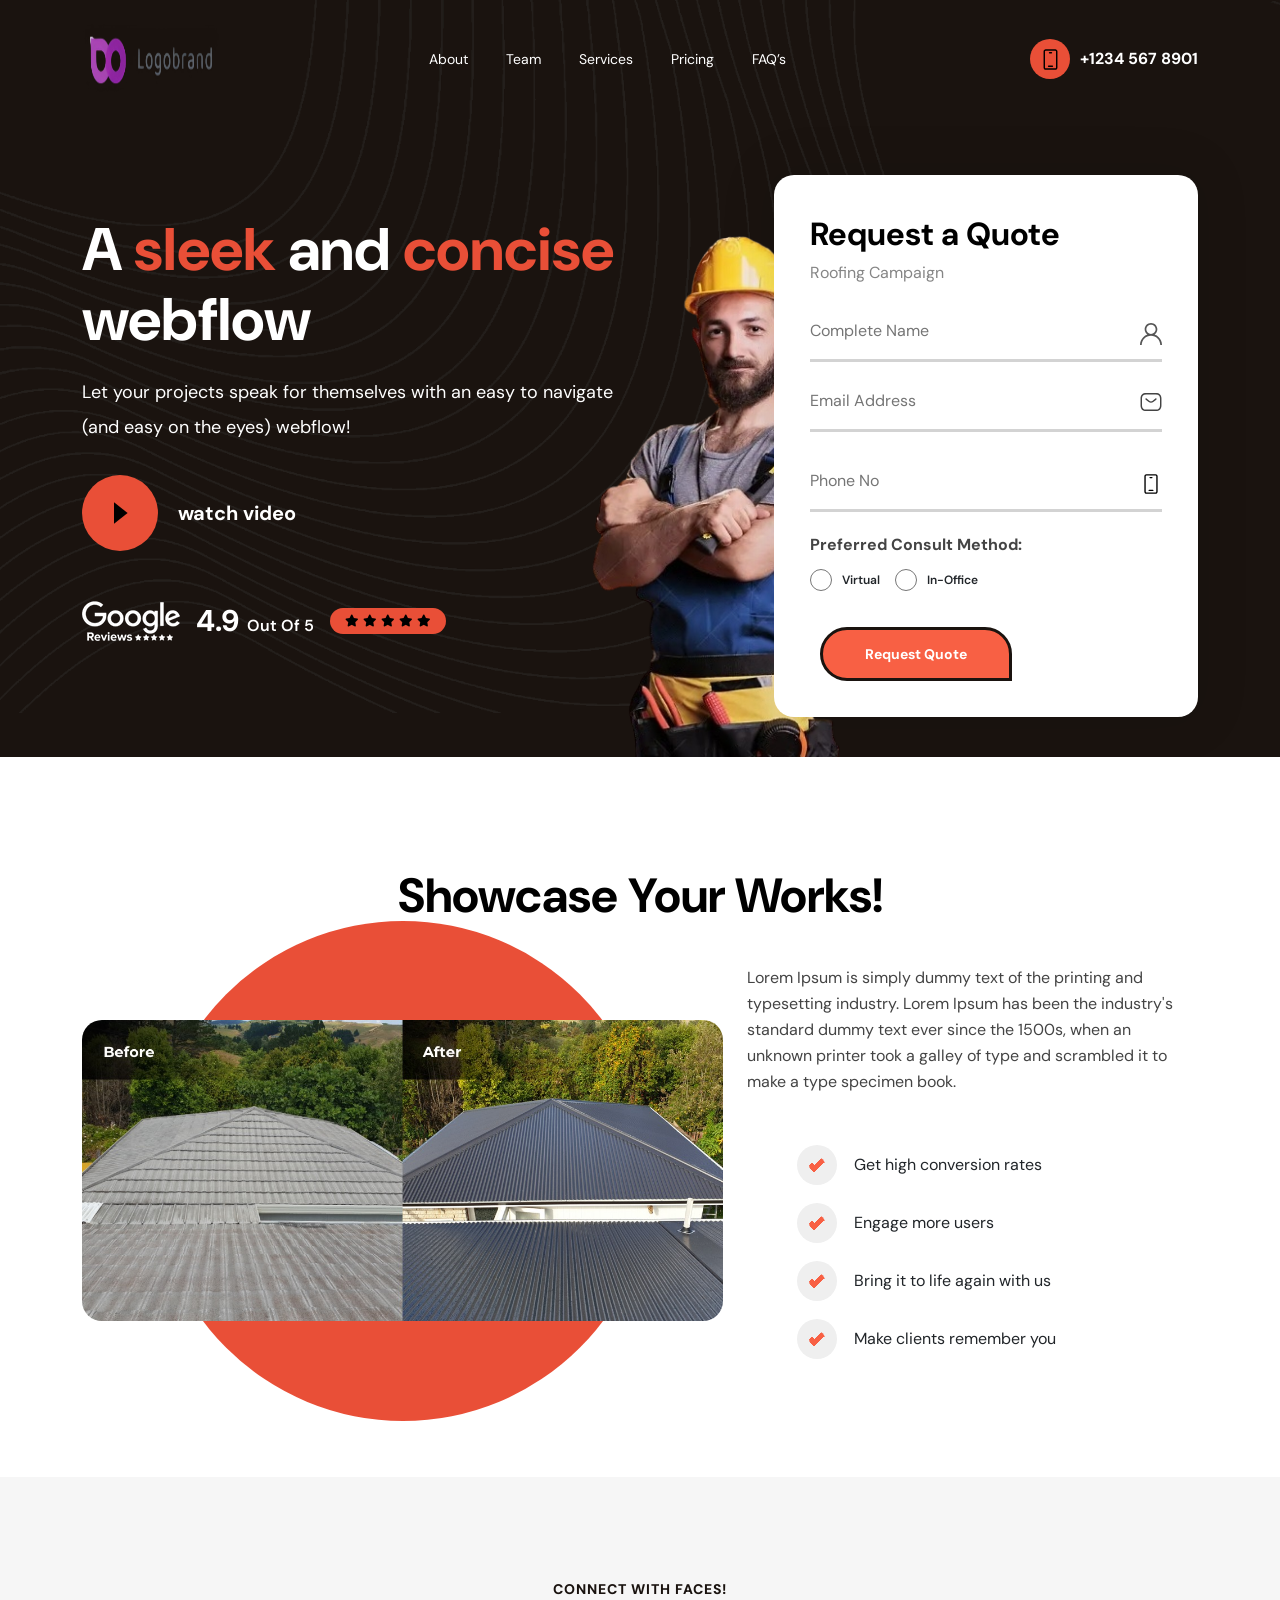
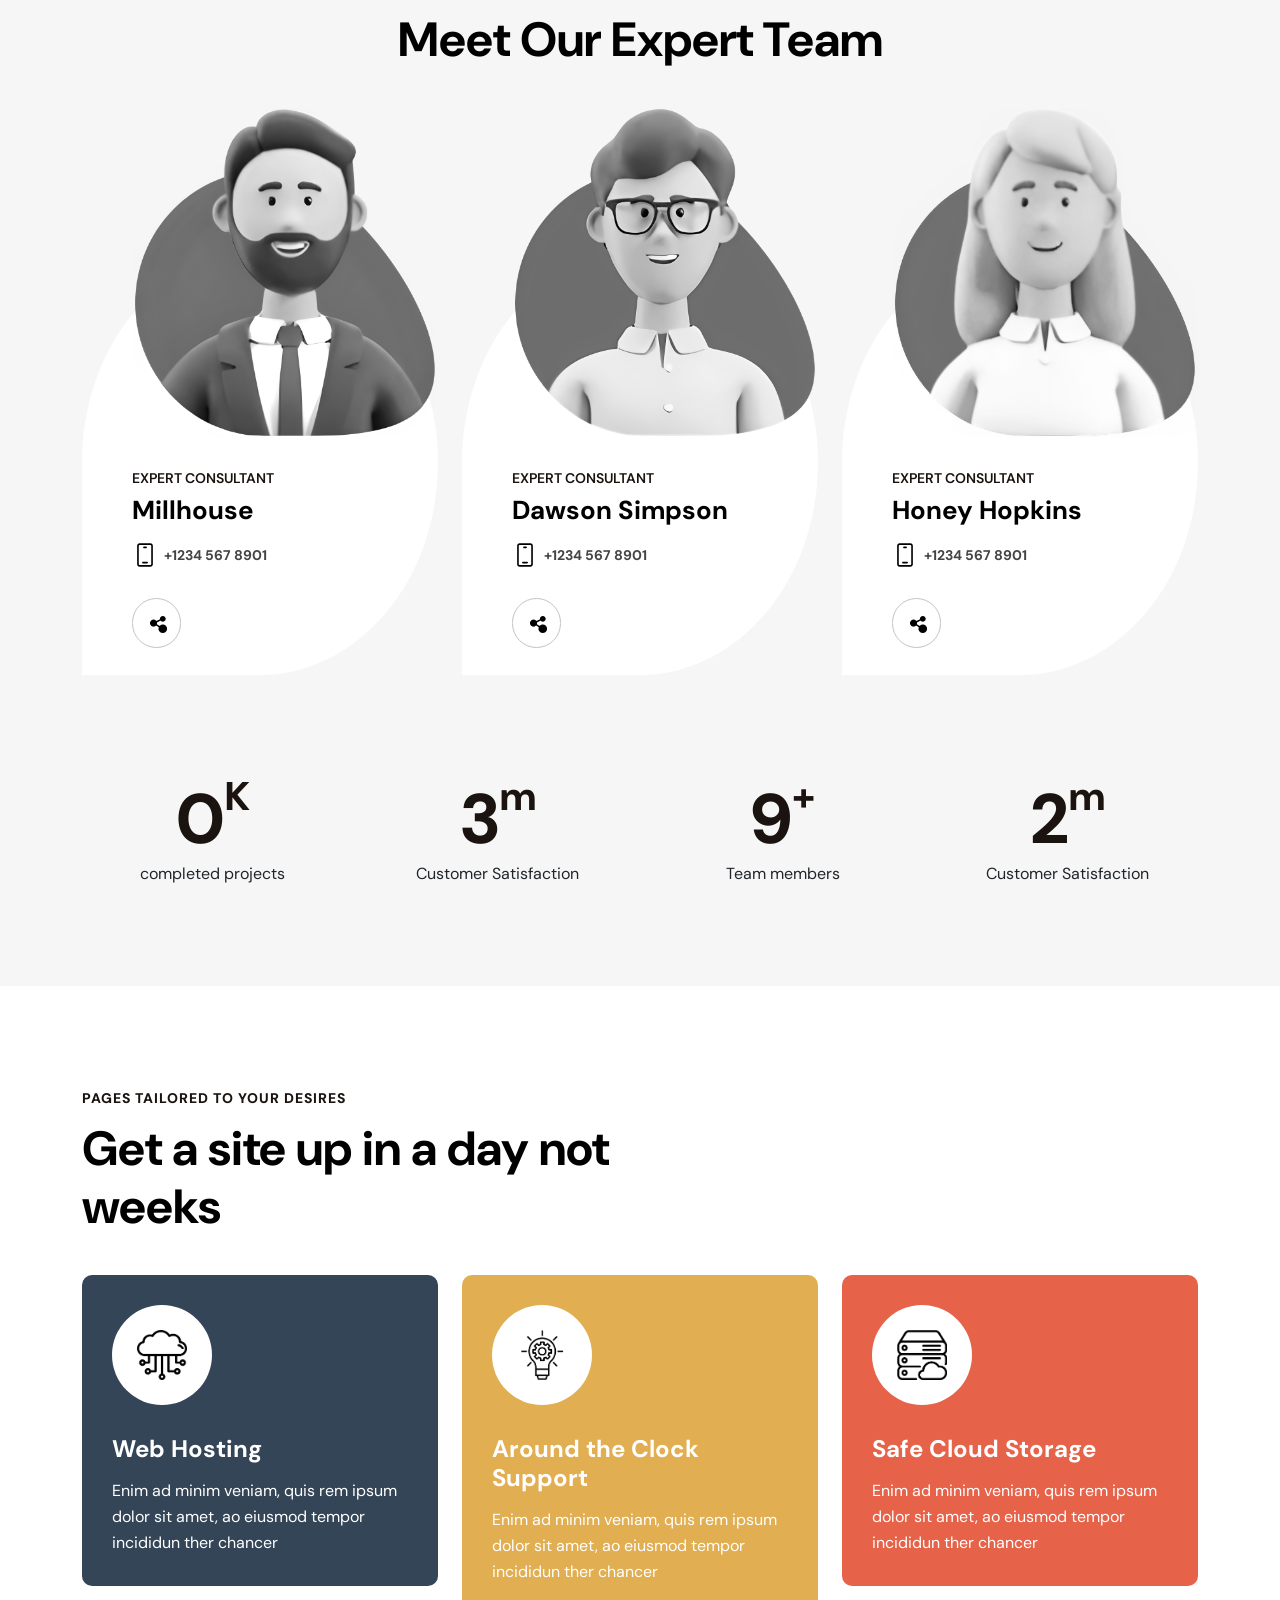
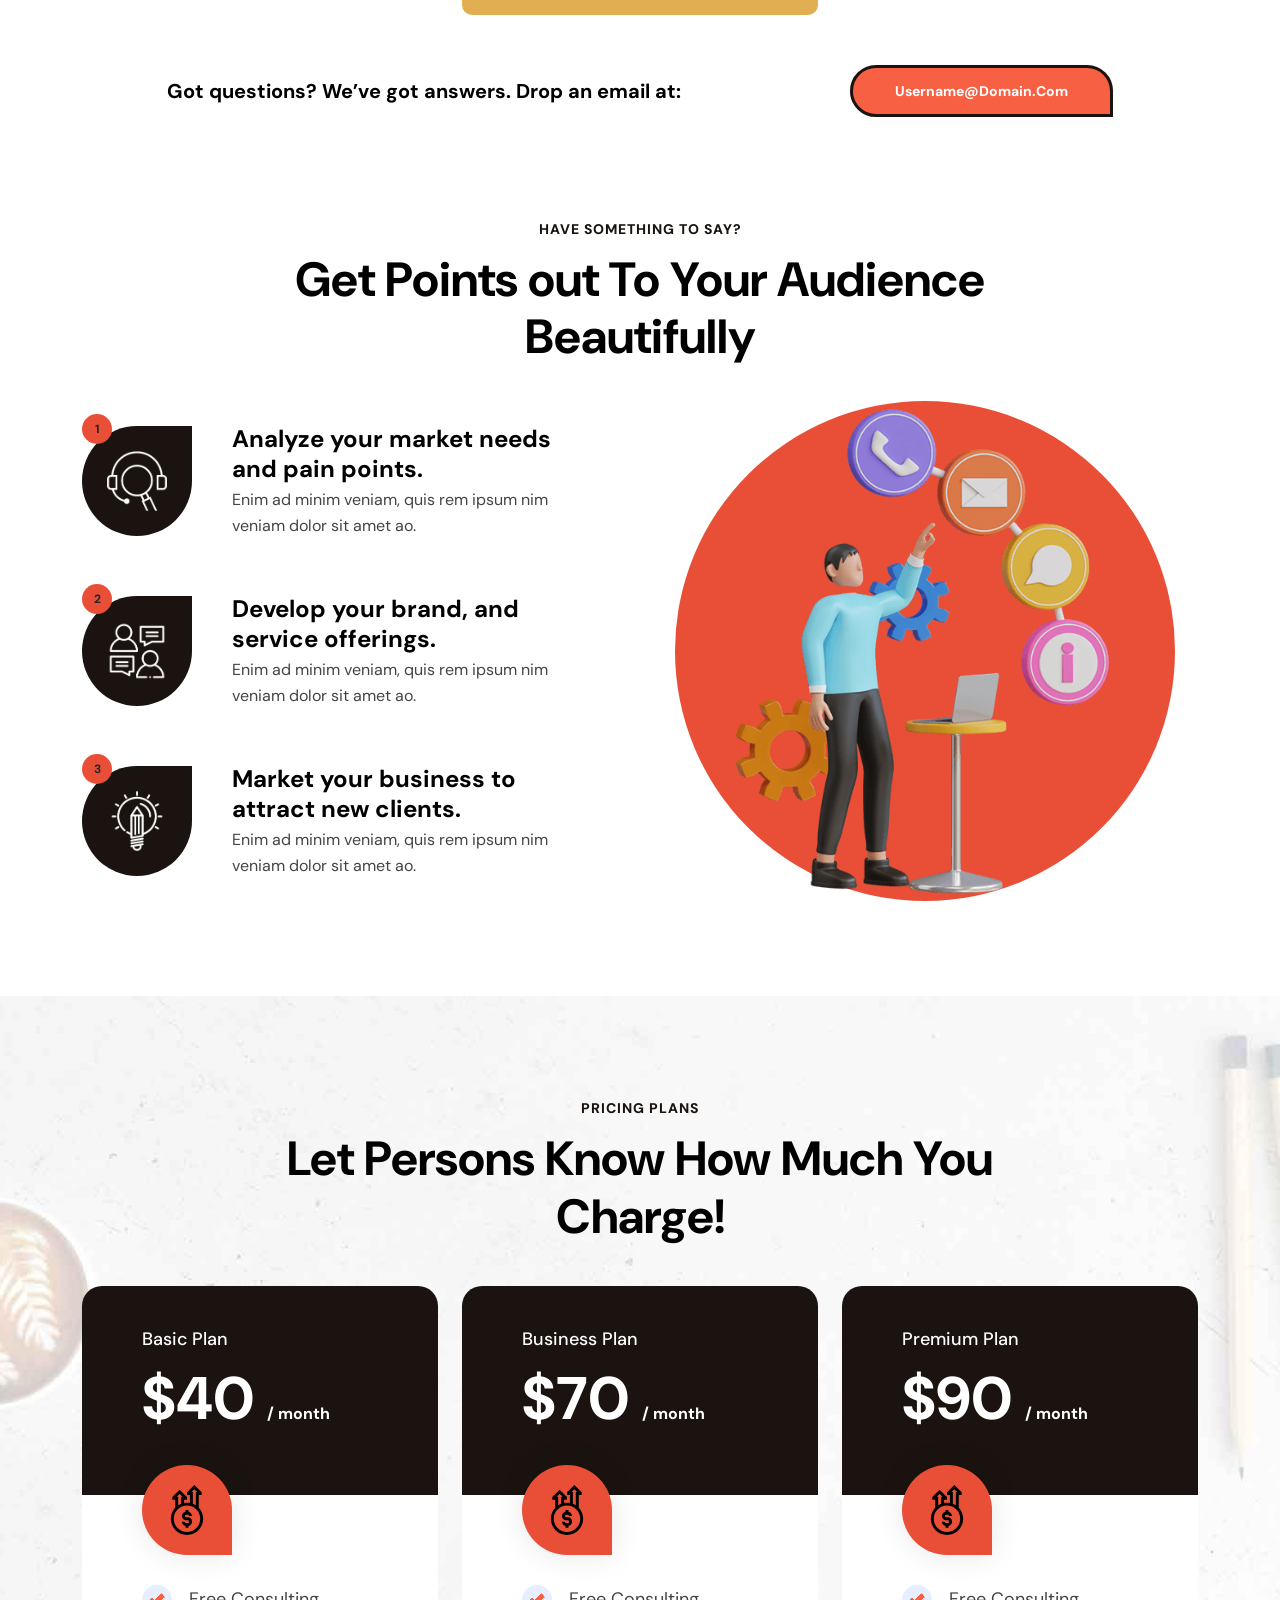
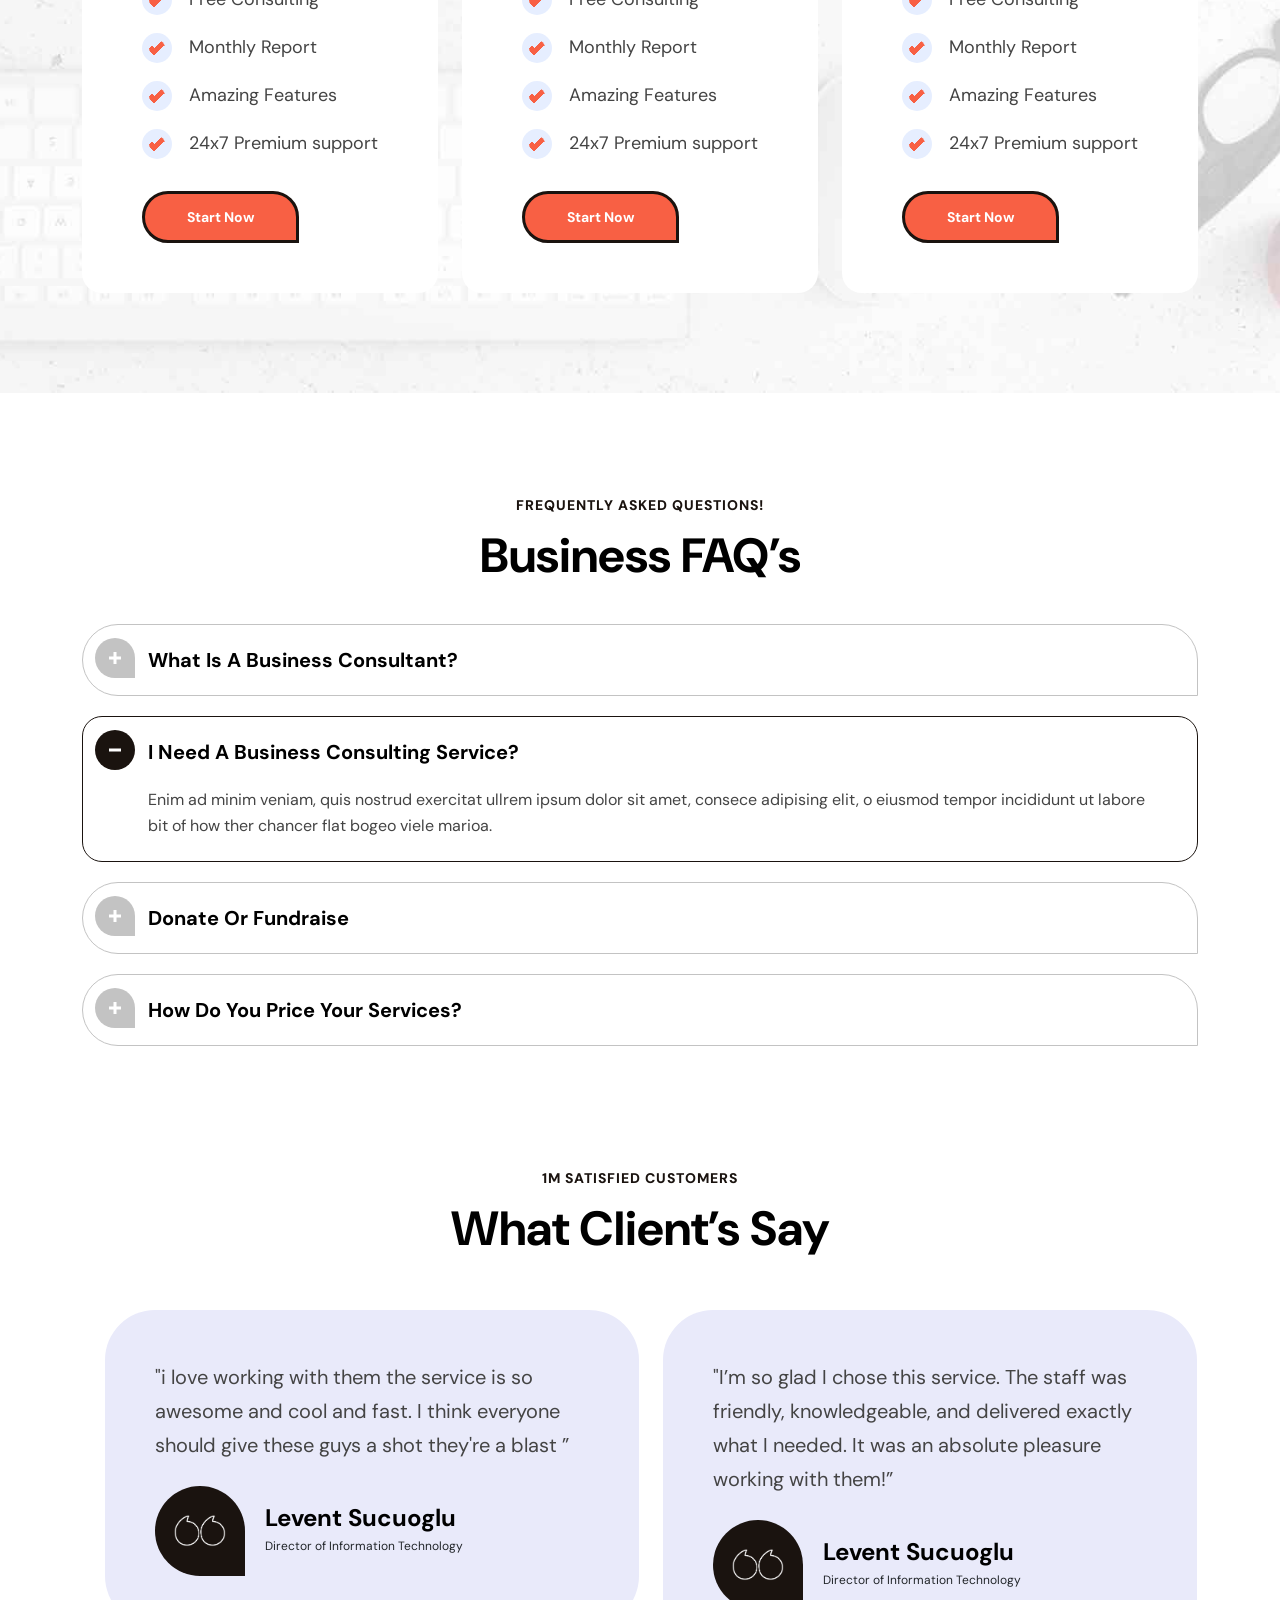
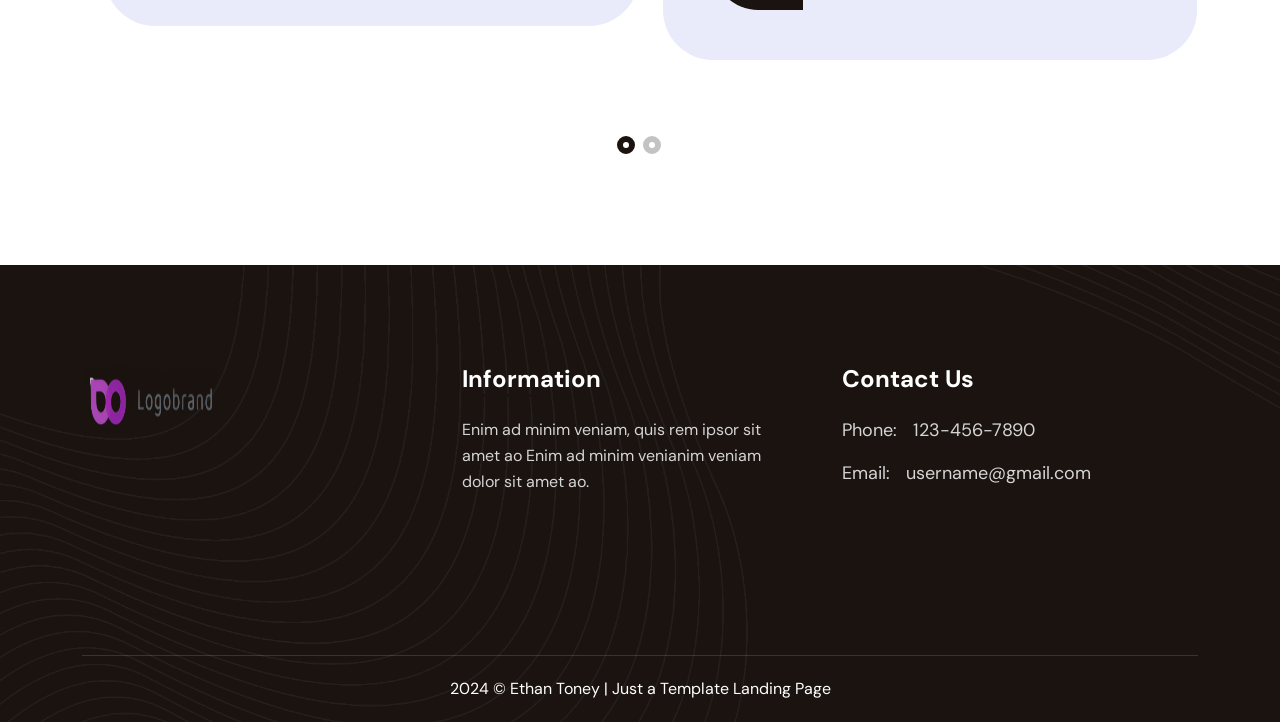
==== commit 19f1191c: "Add files via upload" ====
--- a/index.html
+++ b/index.html
@@ -1,290 +1,940 @@
-<!DOCTYPE html>
-<html lang="en">
-<head>
-    <meta charset="UTF-8">
-    <meta name="viewport" content="width=device-width, initial-scale=1.0">
-    <title>Ethan Toney - Portfolio</title>
-    <link rel="stylesheet" href="style.css">
-    <link rel="stylesheet" href="mediaqueries.css">
-    <link rel="shortcut icon" href="favicon.ico" type="image/x-icon">
-</head>
-<body>
-    <!--Start of NavBar-->
-    
-    <!-- regular nav for desktop -->
-    <nav id="desktop-nav">
-        <div class="logo">Ethan Toney</div>
-        
-        <div>
-            <ul class="nav-links">
-                <li><a href="#about">About</a></li>
-                <li><a href="#experience">Experience</a></li>
-                <li><a href="/projects/projects.html">Projects</a></li>
-                <li><a href="/miniprojects/miniprojects.html">Mini-Projects</a></li>
-                <li><a href="#contact">Contact</a></li>
-            
-            </ul>
-        </div>
-
-    </nav>
-    
-    <!-- hamburger nav for mobile -->
-    <nav id="hamburger-nav">
-        <div class="logo">Ethan Toney</div>
-
-        <div class="hamburger-menu">
-            <div class="hamburger-icon" onclick="toggleMenu()">
-                <span></span>
-                <span></span>
-                <span></span>
-
-                <div class="menu-links">
-                    <li><a href="#about" onclick="toggleMenu()">About</a></li>
-                    <li><a href="#experience" onclick="toggleMenu()">Experience</a></li>
-                    <li><a href="/projects/projects.html" onclick="toggleMenu()">Projects</a></li>
-                    <li><a href="/miniprojects.html" onclick="toggleMenu()">Mini-Projects</a></li>
-                    <li><a href="#contact" onclick="toggleMenu()">Contact</a></li>
-                </div>
-            </div>
-        </div>
-    </nav>
-    
-    <!-- profile section -->
-    <section id="profile">
-        <div class="section__pic-container">
-            <img src="./assets/ethan1.svg" alt="Ethan Toney Profile Picture" id="first-pic-lol">
-        </div>
-
-        <div class="section__text">
-            <p class="section__text_p1">Hi, I'm</p>
-            <h1 class="title">Ethan Toney</h1>
-            <p class="section__text_p2">Frontend Developer</p>
-            
-            <div class="btn-container">
-                <button class="btn btn-color-2" onclick="location.href='projects/projects.html'">Projects</button>
-                <button class="btn btn-color-1" onclick="location.href ='./#contact'">Get In Touch!</button>
-            </div>
-    
-            <div id="socials-container">
-                <img src="./assets/linkedin.png" alt="My LinkedIn Profile" class="icon" onclick="location.href ='https://www.linkedin.com/in/ethanmtoney/' ">
-                <img src="./assets/github.png" alt="My Github Profile" class="icon" onclick="location.href ='https://github.com/xenoglorp'">
-            </div>
-        </div>
-    </section>
-    
-    <!-- about me section -->
-    <section id="about">
-        <p class="section__text_p1">Get To Know More </p>
-        <h1 class="title">About Me: </h1>
-
-         <div class="section-container">
-            <div class="section__pic-container">
-                <img src="./assets/ethan2.svg" class="about-pic" alt="Profile Picture">
-           </div>
-
-            <div class="about-details-container">
-                <div class="about-containers">
-                    <div class="details-container">
-                        <img src="./assets/experience.png" class="icon" alt="Experience Icon">
-                        <h3>Experience: </h3>
-                        <p>-1 Year <br>Frontend Development</p>
-                    </div>
-
-                <div class="details-container">
-                    <img src="./assets/education.png" class="icon" alt="Education Icon">
-                    <h3>Education: </h3>
-                    <p>UPEI - Computer Science</p>
-                </div>
-            </div>
-
-            <div class="text-container">
-                <p>Eager and quick-learning Front End Developer, ready to bring your ideas to life with clean, user-friendly designs. Accompanied with boundless enthusiasm, I am determined to help you succeed. Let's build something amazing together!</p>
-            </div>
-         </div>
-      </div>
-      <img src="./assets/arrow.png" alt="arrow icon" class="icon arrow" onclick="location.href='./#experience'">
-    </section>
-    
-    <!-- experience section -->
-    <section id="experience">
-        <p class="section__text_p1">Explore My</p>
-        <h1 class="title">Experience</h1>
-
-        <div class="experience-details-container">
-            <div class="about-containers">
-                <div class="details-container">
-                    <h2 class="experience-sub-title">Frontend Development</h2>
-                    <div class="article-container">
-                        
-                        <article>
-                            <img src="./assets/checkmark.png" class="icon" alt="Experience Icon">
-                            <div>
-                                <h3>HTML</h3>
-                                <p>novice</p>
-                            </div>
-                        
-                        </article>
-                        <article>
-                            <img src="./assets/checkmark.png" class="icon" alt="Experience Icon">
-                            <div>
-                                <h3>CSS</h3>
-                                <p>novice</p>
-                            </div>
-                        
-                        </article>
-                        <article>
-                            <img src="./assets/checkmark.png" class="icon" alt="Experience Icon">
-                            <div>
-                                <h3>JavaScript</h3>
-                                <p>novice</p>
-                            </div>
-                        
-                        </article>
-                    
-
-
-
-                    </div>
-                </div>
-                
-                <div class="details-container">
-                    <h2 class="experience-sub-title">Backend Development</h2>
-                    <div class="article-container">
-                        
-                        <article>
-                            <img src="./assets/checkmark.png" class="icon" alt="Experience Icon">
-                            <div>
-                                <h3>Python</h3>
-                                <p>novice</p>
-                            </div>
-                        
-                        </article>
-                        <article>
-                            <img src="./assets/checkmark.png" class="icon" alt="Experience Icon">
-                            <div>
-                                <h3>SQL</h3>
-                                <p>novice</p>
-                            </div>
-                        
-                        </article>
-                        <article>
-                            <img src="./assets/checkmark.png" class="icon" alt="Experience Icon">
-                            <div>
-                                <h3>Php</h3>
-                                <p>novice</p>
-                            </div>
-                        
-                       
-                     </article>
-
-
-
-                    </div>
-                </div>
-            </div>
-        </div>
-        <img src="./assets/arrow.png" alt="arrow icon" class="icon arrow" onclick="location.href='./#projects'">
-    </section> 
-
-    <!-- projects section -->
-    <section id="projects">
-        <p class="section__text_p1">Browse My Recent</p>
-      <h3 class="title">Projects</h3>
-      <p class="section__text_p1">Check out work I would do for clients: </p>
-      <div class="experience-details-container">
-        <div class="about-containers">
-          <div class="details-container color-container">
-            <div class="article-container display-item">
-              <img src="./projects/assets/roofer-showcase.png" class="project-img" alt="Project 1"/>
-            </div>
-            <h2 class="experience-sub-title project-title">Services Template</h2>
-            <div class="btn-container">
-              
-              <button class="btn btn-color-2 project-btn" onclick="location.href='projects/roofin/index.html'">Live Demo</button>
-            </div>
-          </div>
-          <div class="details-container color-container">
-            <div class="article-container display-item">
-              <img src="./assets/project-1.png" class="project-img" alt="Project 1"/>
-            </div>
-            <h2 class="experience-sub-title project-title">Project Two</h2>
-            <div class="btn-container">
-              <button class="btn btn-color-2 project-btn" onclick="location.href='https://github.com/xenoglorp'">Github</button>
-              
-              <button class="btn btn-color-2 project-btn" onclick="location.href='https://github.com/'">Live Demo</button>
-            </div>
-          </div>
-          <div class="details-container color-container">
-            <div class="article-container display-item">
-              <img src="./assets/project-3.png" class="project-img" alt="Project 1"/>
-            </div>
-            <h2 class="experience-sub-title project-title">Project Three</h2>
-            <div class="btn-container">
-              <button class="btn btn-color-2 project-btn" onclick="location.href='https://github.com/xenoglorp'">Github</button>
-              
-              <button class="btn btn-color-2 project-btn" onclick="location.href='https://github.com/'">Live Demo</button>
-            </div>
-          </div>
-        </div>
-
-        <div class="btn-container">
-            <button class="btn btn-color-2 spacer" onclick="location.href='projects/projects.html'">Projects</button>
-        </div>
-      </div>
-      
-      <h3 class="title">Mini-Projects</h3>
-      <p class="section__text_p1">Play around with mini apps I've made: </p>
-      <div class="experience-details-container">
-        <div class="box-container spacer">
-            <div class="box box-closed">
-                <a href="/miniprojects/miniprojects.html"><img src="/assets/box-open.png" alt="open box"></a>
-            </div>
-            
-            <!---
-            <div class="box box-open">
-                <img src="/assets/box-open.png" alt="Open box">
-            </div>
-            -->
-        </div>
-      </div>
-         
-      
-      <img src="./assets/arrow.png" alt="Arrow icon" class="icon arrow" onclick="location.href='./#contact'"/>
-    </section>
-
-    <section id="contact">
-        <p class="section__text_p1">Get In Touch!</p>
-        <h3 class="title">Contact Me</h3>
-
-        <div class="contact-info-upper-container">
-            <div class="contact-info-container">
-                <img src="./assets/email.png" class="icon email-icon" alt="Email Icon">
-                <p><a href="mailto:ethanmarcustoney@gmail.com">ethanmarcustoney@gmail.com</a></p>
-            </div>
-            
-            <div class="contact-info-container">
-                <img src="./assets/linkedin.png" class="icon contact-icon" alt="LinkedIn Icon">
-                <p><a href="https://www.linkedin.com/in/ethanmtoney/">LinkedIn</a></p>
-            </div>
-        </div>
-        <img src="./assets/arrow.png" alt="arrow icon" class="icon arrow uparrow" onclick="location.href='./#profile'">
-    </section>
-
-    <footer>
-        <nav>
-            <div class="nav-links-container">
-                <ul class="nav-links">
-                    <li><a href="#about">About</a></li>
-                    <li><a href="#experience">Experience</a></li>
-                    <li><a href="/projects/projects.html">Projects</a></li>
-                    <li><a href="miniprojects/miniprojects.html">Mini-Projects</a></li>
-                    <li><a href="#contact">Contact</a></li>                
-                </ul>
-            </div>
-        </nav>
-        <p>Copyright &#169; 2024 - Ethan Toney. All rights reserved.</p>
-    </footer>
-    
-    <script src="script.js"></script>
-</body>
-</html>+<!DOCTYPE html>
+<html lang="en">
+  <head>
+    <meta charset="utf-8" />
+    <meta name="viewport" content="width=device-width, initial-scale=1.0" />
+    <title>Roofing</title>
+    <link rel="icon" href="assets/img/favicon.png" />
+    <!-- CSS only -->
+    <link
+      rel="stylesheet"
+      type="text/css"
+      href="assets/css/bootstrap.min.css"
+    />
+    <link rel="stylesheet" href="assets/css/owl.carousel.min.css" />
+    <link rel="stylesheet" href="assets/css/owl.theme.default.min.css" />
+    <!-- fancybox -->
+    <link rel="stylesheet" href="assets/css/jquery.fancybox.min.css" />
+    <!-- Font Awesome 6 -->
+    <link rel="stylesheet" href="assets/css/fontawesome.min.css" />
+    <!-- style -->
+    <link rel="stylesheet" href="assets/css/style.css" />
+    <!-- responsive -->
+    <link rel="stylesheet" href="assets/css/responsive.css" />
+    <!-- color -->
+    <link rel="stylesheet" href="assets/css/color.css" />
+  </head>
+  <body>
+    <!-- preloader -->
+    <div class="preloader">
+      <div class="loading-text">
+        <span>L</span>
+        <span>O</span>
+        <span>A</span>
+        <span>D</span>
+        <span>I</span>
+        <span>N</span>
+        <span>G</span>
+      </div>
+    </div>
+  
+    
+    <!-- preloader end -->
+    <!-- header -->
+    <header id="stickyHeader">
+      <div class="container">
+        <div class="top-bar">
+          <div class="logo">
+            <a href="#">
+              <img alt="logo" src="assets/img/logo.png" />
+            </a>
+          </div>
+          <nav>
+            <ul>
+              <li><a href="#about">About</a></li>
+              <li><a href="#team">Team</a></li>
+              <li><a href="#services">Services</a></li>
+              <li><a href="#pricing">Pricing</a></li>
+              <li><a href="#faq’s">FAQ’s</a></li>
+            </ul>
+          </nav>
+          <a href="callto:+00000000000"
+            ><i>
+              <svg
+                height="112"
+                viewBox="0 0 24 24"
+                width="112"
+                xmlns="http://www.w3.org/2000/svg"
+              >
+                <g
+                  clip-rule="evenodd"
+                  fill="rgb(255255,255)"
+                  fill-rule="evenodd"
+                >
+                  <path
+                    d="m7 2.75c-.41421 0-.75.33579-.75.75v17c0 .4142.33579.75.75.75h10c.4142 0 .75-.3358.75-.75v-17c0-.41421-.3358-.75-.75-.75zm-2.25.75c0-1.24264 1.00736-2.25 2.25-2.25h10c1.2426 0 2.25 1.00736 2.25 2.25v17c0 1.2426-1.0074 2.25-2.25 2.25h-10c-1.24264 0-2.25-1.0074-2.25-2.25z"
+                  ></path>
+                  <path
+                    d="m10.25 5c0-.41421.3358-.75.75-.75h2c.4142 0 .75.33579.75.75s-.3358.75-.75.75h-2c-.4142 0-.75-.33579-.75-.75z"
+                  ></path>
+                  <path
+                    d="m9.25 19c0-.4142.33579-.75.75-.75h4c.4142 0 .75.3358.75.75s-.3358.75-.75.75h-4c-.41421 0-.75-.3358-.75-.75z"
+                  ></path>
+                </g>
+              </svg> </i
+            ><b> +1234 567 8901</b></a
+          >
+        </div>
+      </div>
+    </header>
+    <!-- header end -->
+    <section
+      class="hero-section"
+      style="background-image: url(assets/img/line-img.png)"
+    >
+      <div class="container">
+        <div class="row">
+          <div class="col-lg-7">
+            <div class="hero-text">
+              <h2>A <span>sleek</span> and <span>concise</span> webflow</h2>
+              <div class="d-flex listing">
+                <p>
+                  Let your projects speak for themselves with an easy to navigate (and easy on the eyes) webflow! 
+                </p>
+              </div>
+
+              <div class="video">
+                <a
+                  data-fancybox=""
+                  href="https://www.youtube.com/watch?v=J---aiyznGQ"
+                  ><i>
+                    <svg
+                      width="15"
+                      height="22"
+                      viewBox="0 0 11 17"
+                      xmlns="http://www.w3.org/2000/svg"
+                    >
+                      <path
+                        d="M11 8.5L0.5 0.272758L0.5 16.7272L11 8.5Z"
+                        fill="#000"
+                      />
+                    </svg> </i
+                  >watch video
+                </a>
+              </div>
+              <img src="assets/img/roofers.png" alt="roofers" class="heroimg" />
+            </div>
+            <div class="review">
+              <img alt="img" src="assets/img/google.png" />
+              <h6>4.9 <span>out of 5</span></h6>
+              <ul class="star">
+                <li><i class="fa-solid fa-star"></i></li>
+                <li><i class="fa-solid fa-star"></i></li>
+                <li><i class="fa-solid fa-star"></i></li>
+                <li><i class="fa-solid fa-star"></i></li>
+                <li><i class="fa-solid fa-star"></i></li>
+              </ul>
+            </div>
+          </div>
+          <div class="col-lg-5">
+            <form
+              role="form"
+              class="get-a-quote"
+              id="contact-form"
+              method="post"
+            >
+              <div>
+                <h3>Request a Quote</h3>
+                <h6>Roofing Campaign</h6>
+              </div>
+              <div class="group-img">
+                <svg
+                  width="18"
+                  height="18"
+                  viewBox="0 0 18 18"
+                  fill="none"
+                  xmlns="http://www.w3.org/2000/svg"
+                >
+                  <path
+                    d="M15.364 11.636C14.3837 10.6558 13.217 9.93013 11.9439 9.49085C13.3074 8.55179 14.2031 6.9802 14.2031 5.20312C14.2031 2.33413 11.869 0 9 0C6.131 0 3.79688 2.33413 3.79688 5.20312C3.79688 6.9802 4.69262 8.55179 6.05609 9.49085C4.78308 9.93013 3.61631 10.6558 2.63605 11.636C0.936176 13.3359 0 15.596 0 18H1.40625C1.40625 13.8128 4.81279 10.4062 9 10.4062C13.1872 10.4062 16.5938 13.8128 16.5938 18H18C18 15.596 17.0638 13.3359 15.364 11.636ZM9 9C6.90641 9 5.20312 7.29675 5.20312 5.20312C5.20312 3.1095 6.90641 1.40625 9 1.40625C11.0936 1.40625 12.7969 3.1095 12.7969 5.20312C12.7969 7.29675 11.0936 9 9 9Z"
+                    fill="#555555"
+                  ></path>
+                </svg>
+                <input
+                  type="text"
+                  name="Complete Name"
+                  placeholder="Complete Name"
+                  required=""
+                />
+              </div>
+              <div class="group-img">
+                <svg
+                  width="22"
+                  height="18"
+                  viewBox="0 0 22 18"
+                  fill="none"
+                  xmlns="http://www.w3.org/2000/svg"
+                >
+                  <path
+                    d="M15.8649 18H6.13513C2.58377 18 0.540527 15.9568 0.540527 12.4054V5.5946C0.540527 2.04324 2.58377 0 6.13513 0H15.8649C19.4162 0 21.4595 2.04324 21.4595 5.5946V12.4054C21.4595 15.9568 19.4162 18 15.8649 18ZM6.13513 1.45946C3.35242 1.45946 1.99999 2.81189 1.99999 5.5946V12.4054C1.99999 15.1881 3.35242 16.5406 6.13513 16.5406H15.8649C18.6476 16.5406 20 15.1881 20 12.4054V5.5946C20 2.81189 18.6476 1.45946 15.8649 1.45946H6.13513Z"
+                    fill="#444444"
+                  ></path>
+                  <path
+                    d="M10.9988 9.8465C10.1815 9.8465 9.35452 9.59352 8.72208 9.07785L5.67668 6.64539C5.36532 6.39241 5.30696 5.93511 5.55992 5.62376C5.8129 5.31241 6.2702 5.25403 6.58155 5.50701L9.62695 7.93947C10.3664 8.53298 11.6215 8.53298 12.361 7.93947L15.4064 5.50701C15.7178 5.25403 16.1848 5.30268 16.428 5.62376C16.681 5.93511 16.6324 6.40214 16.3113 6.64539L13.2659 9.07785C12.6432 9.59352 11.8161 9.8465 10.9988 9.8465Z"
+                    fill="#444444"
+                  ></path>
+                </svg>
+                <input
+                  type="email"
+                  name="Email Address"
+                  placeholder="Email Address"
+                  required=""
+                />
+              </div>
+              <div class="group-img">
+                <svg
+                  fill="none"
+                  height="112"
+                  viewBox="0 0 24 24"
+                  width="112"
+                  xmlns="http://www.w3.org/2000/svg"
+                >
+                  <g clip-rule="evenodd" fill="rgb(0,0,0)" fill-rule="evenodd">
+                    <path
+                      d="m7 2.75c-.41421 0-.75.33579-.75.75v17c0 .4142.33579.75.75.75h10c.4142 0 .75-.3358.75-.75v-17c0-.41421-.3358-.75-.75-.75zm-2.25.75c0-1.24264 1.00736-2.25 2.25-2.25h10c1.2426 0 2.25 1.00736 2.25 2.25v17c0 1.2426-1.0074 2.25-2.25 2.25h-10c-1.24264 0-2.25-1.0074-2.25-2.25z"
+                    ></path>
+                    <path
+                      d="m10.25 5c0-.41421.3358-.75.75-.75h2c.4142 0 .75.33579.75.75s-.3358.75-.75.75h-2c-.4142 0-.75-.33579-.75-.75z"
+                    ></path>
+                    <path
+                      d="m9.25 19c0-.4142.33579-.75.75-.75h4c.4142 0 .75.3358.75.75s-.3358.75-.75.75h-4c-.41421 0-.75-.3358-.75-.75z"
+                    ></path>
+                  </g>
+                </svg>
+                <input
+                  type="number"
+                  name="Phone No"
+                  placeholder="Phone No"
+                  required=""
+                />
+              </div>
+              <p>Preferred Consult Method:</p>
+              <div class="d-flex align-items-center">
+                <div class="radio-button">
+                  <input
+                    type="radio"
+                    id="VirtualIn-Office"
+                    name="fav_language"
+                    value="Virtual"
+                  />
+                  <label for="Virtual">Virtual</label>
+                </div>
+                <div class="radio-button">
+                  <input
+                    type="radio"
+                    id="css"
+                    name="fav_language"
+                    value="In-Office"
+                  />
+                  <label for="css">In-Office</label><br />
+                </div>
+              </div>
+              <button type="submit" class="btn batton">Request Quote</button>
+            </form>
+          </div>
+        </div>
+      </div>
+    </section>
+    <section id="about" class="gap">
+      <div class="container">
+        <div class="heading">
+          <!-- <span>WELCOME TO Gipix Landing Page</span> -->
+          <h2>Showcase Your Works!</h2>
+        </div>
+        <div class="row align-items-center">
+          <div class="col-lg-7">
+            <div class="customize-img">
+              <img alt="customize" src="assets/img/b4after.jpg" />
+            </div>
+          </div>
+          <div class="col-lg-5">
+            <div class="customize-text">
+              <p>
+                Lorem Ipsum is simply dummy text of the printing and typesetting industry. Lorem Ipsum has been the industry's standard dummy text ever since the 1500s, when an unknown printer took a galley of type and scrambled it to make a type specimen book.
+              </p>
+              <ul>
+                <li>
+                  <img alt="check" src="assets/img/check-b.png" />Get high
+                  conversion rates
+                </li>
+                <li>
+                  <img alt="check" src="assets/img/check-b.png" /> Engage more
+                  users
+                </li>
+                <li>
+                  <img alt="check" src="assets/img/check-b.png" />Bring it to
+                  life again with us
+                </li>
+                <li>
+                  <img alt="check" src="assets/img/check-b.png" /> Make clients
+                  remember you
+                </li>
+              </ul>
+            </div>
+          </div>
+        </div>
+      </div>
+    </section>
+    <section id="team" class="gap">
+      <div class="container">
+        <div class="heading">
+          <span>Connect with Faces!</span>
+          <h2>Meet Our Expert Team</h2>
+        </div>
+        <div class="row">
+          <div class="col-lg-4 col-md-6">
+            <div class="team-text">
+              <div class="team-img">
+                <img alt="team" src="assets/img/team-1.png" />
+              </div>
+              <span>Expert Consultant</span>
+              <h5>Millhouse</h5>
+              <div class="callto">
+                <i>
+                  <svg
+                    fill="none"
+                    height="112"
+                    viewBox="0 0 24 24"
+                    width="112"
+                    xmlns="http://www.w3.org/2000/svg"
+                  >
+                    <g
+                      clip-rule="evenodd"
+                      fill="rgb(0,0,0)"
+                      fill-rule="evenodd"
+                    >
+                      <path
+                        d="m7 2.75c-.41421 0-.75.33579-.75.75v17c0 .4142.33579.75.75.75h10c.4142 0 .75-.3358.75-.75v-17c0-.41421-.3358-.75-.75-.75zm-2.25.75c0-1.24264 1.00736-2.25 2.25-2.25h10c1.2426 0 2.25 1.00736 2.25 2.25v17c0 1.2426-1.0074 2.25-2.25 2.25h-10c-1.24264 0-2.25-1.0074-2.25-2.25z"
+                      ></path>
+                      <path
+                        d="m10.25 5c0-.41421.3358-.75.75-.75h2c.4142 0 .75.33579.75.75s-.3358.75-.75.75h-2c-.4142 0-.75-.33579-.75-.75z"
+                      ></path>
+                      <path
+                        d="m9.25 19c0-.4142.33579-.75.75-.75h4c.4142 0 .75.3358.75.75s-.3358.75-.75.75h-4c-.41421 0-.75-.3358-.75-.75z"
+                      ></path>
+                    </g>
+                  </svg>
+                </i>
+                <a href="callto:+00000000000">+1234 567 8901</a>
+              </div>
+              <div class="follow">
+                <a href="#"><img alt="follow" src="assets/img/follow.png" /></a>
+                <ul class="social-media-icon">
+                  <li>
+                    <a href="#"> <i class="fab fa-facebook-f icon"></i> </a>
+                  </li>
+                  <li>
+                    <a href="#"><i class="fab fa-twitter icon"></i></a>
+                  </li>
+                </ul>
+              </div>
+            </div>
+          </div>
+          <div class="col-lg-4 col-md-6">
+            <div class="team-text">
+              <div class="team-img">
+                <img alt="team" src="assets/img/team-2.png" />
+              </div>
+              <span>Expert Consultant</span>
+              <h5>Dawson Simpson</h5>
+              <div class="callto">
+                <i>
+                  <svg
+                    fill="none"
+                    height="112"
+                    viewBox="0 0 24 24"
+                    width="112"
+                    xmlns="http://www.w3.org/2000/svg"
+                  >
+                    <g
+                      clip-rule="evenodd"
+                      fill="rgb(0,0,0)"
+                      fill-rule="evenodd"
+                    >
+                      <path
+                        d="m7 2.75c-.41421 0-.75.33579-.75.75v17c0 .4142.33579.75.75.75h10c.4142 0 .75-.3358.75-.75v-17c0-.41421-.3358-.75-.75-.75zm-2.25.75c0-1.24264 1.00736-2.25 2.25-2.25h10c1.2426 0 2.25 1.00736 2.25 2.25v17c0 1.2426-1.0074 2.25-2.25 2.25h-10c-1.24264 0-2.25-1.0074-2.25-2.25z"
+                      ></path>
+                      <path
+                        d="m10.25 5c0-.41421.3358-.75.75-.75h2c.4142 0 .75.33579.75.75s-.3358.75-.75.75h-2c-.4142 0-.75-.33579-.75-.75z"
+                      ></path>
+                      <path
+                        d="m9.25 19c0-.4142.33579-.75.75-.75h4c.4142 0 .75.3358.75.75s-.3358.75-.75.75h-4c-.41421 0-.75-.3358-.75-.75z"
+                      ></path>
+                    </g>
+                  </svg>
+                </i>
+                <a href="callto:+00000000000">+1234 567 8901</a>
+              </div>
+              <div class="follow">
+                <a href="#"
+                  ><img alt="follow" src="assets/img/follow.png" />
+                </a>
+                <ul class="social-media-icon">
+                  <li>
+                    <a href="#"> <i class="fab fa-facebook-f icon"></i> </a>
+                  </li>
+                  <li>
+                    <a href="#"><i class="fab fa-twitter icon"></i></a>
+                  </li>
+                </ul>
+              </div>
+            </div>
+          </div>
+          <div class="col-lg-4 col-md-6">
+            <div class="team-text mb-0">
+              <div class="team-img">
+                <img alt="team" src="assets/img/team-3.png" />
+              </div>
+              <span>Expert Consultant</span>
+              <h5>Honey Hopkins</h5>
+              <div class="callto">
+                <i>
+                  <svg
+                    fill="none"
+                    height="112"
+                    viewBox="0 0 24 24"
+                    width="112"
+                    xmlns="http://www.w3.org/2000/svg"
+                  >
+                    <g
+                      clip-rule="evenodd"
+                      fill="rgb(0,0,0)"
+                      fill-rule="evenodd"
+                    >
+                      <path
+                        d="m7 2.75c-.41421 0-.75.33579-.75.75v17c0 .4142.33579.75.75.75h10c.4142 0 .75-.3358.75-.75v-17c0-.41421-.3358-.75-.75-.75zm-2.25.75c0-1.24264 1.00736-2.25 2.25-2.25h10c1.2426 0 2.25 1.00736 2.25 2.25v17c0 1.2426-1.0074 2.25-2.25 2.25h-10c-1.24264 0-2.25-1.0074-2.25-2.25z"
+                      ></path>
+                      <path
+                        d="m10.25 5c0-.41421.3358-.75.75-.75h2c.4142 0 .75.33579.75.75s-.3358.75-.75.75h-2c-.4142 0-.75-.33579-.75-.75z"
+                      ></path>
+                      <path
+                        d="m9.25 19c0-.4142.33579-.75.75-.75h4c.4142 0 .75.3358.75.75s-.3358.75-.75.75h-4c-.41421 0-.75-.3358-.75-.75z"
+                      ></path>
+                    </g>
+                  </svg>
+                </i>
+                <a href="callto:+00000000000">+1234 567 8901</a>
+              </div>
+              <div class="follow">
+                <a href="#"><img alt="follow" src="assets/img/follow.png" /></a>
+                <ul class="social-media-icon">
+                  <li>
+                    <a href="#"> <i class="fab fa-facebook-f icon"></i> </a>
+                  </li>
+                  <li>
+                    <a href="#"><i class="fab fa-twitter icon"></i></a>
+                  </li>
+                </ul>
+              </div>
+            </div>
+          </div>
+        </div>
+        <div class="row">
+          <div class="col-lg-3 col-sm-6">
+            <div class="count-style">
+              <h2 data-max="1"><sup>K</sup></h2>
+              <span>completed projects</span>
+            </div>
+          </div>
+          <div class="col-lg-3 col-sm-6">
+            <div class="count-style">
+              <h2 data-max="15"><sup>m</sup></h2>
+              <span>Customer Satisfaction</span>
+            </div>
+          </div>
+          <div class="col-lg-3 col-sm-6">
+            <div class="count-style">
+              <h2 data-max="43"><sup>+</sup></h2>
+              <span>Team members</span>
+            </div>
+          </div>
+          <div class="col-lg-3 col-sm-6">
+            <div class="count-style">
+              <h2 data-max="12"><sup>m</sup></h2>
+              <span>Customer Satisfaction</span>
+            </div>
+          </div>
+        </div>
+      </div>
+    </section>
+    <section id="services" class="gap">
+      <div class="container">
+        <div class="heading two">
+          <span>Pages tailored to your desires</span>
+          <h2>Get a site up in a day not weeks</h2>
+        </div>
+        <div class="row">
+          <div class="col-lg-4 col-md-6">
+            <div class="server">
+              <i><img alt="server" src="assets/img/server-1.png" /></i>
+              <a href="#"><h5>Web Hosting</h5></a>
+              <p>
+                Enim ad minim veniam, quis rem ipsum dolor sit amet, ao eiusmod
+                tempor incididun ther chancer
+              </p>
+            </div>
+          </div>
+          <div class="col-lg-4 col-md-6">
+            <div class="server two">
+              <i><img alt="server" src="assets/img/server-2.png" /></i>
+              <a href="#"><h5>Around the Clock Support</h5></a>
+              <p>
+                Enim ad minim veniam, quis rem ipsum dolor sit amet, ao eiusmod
+                tempor incididun ther chancer
+              </p>
+            </div>
+          </div>
+          <div class="col-lg-4 col-md-6">
+            <div class="server three">
+              <i><img alt="server" src="assets/img/server-3.png" /></i>
+              <a href="#"><h5>Safe Cloud Storage</h5></a>
+              <p>
+                Enim ad minim veniam, quis rem ipsum dolor sit amet, ao eiusmod
+                tempor incididun ther chancer
+              </p>
+            </div>
+          </div>
+        </div>
+        <div class="questions">
+          <h5>Got questions? We’ve got answers. Drop an email at:</h5>
+          <a class="btn" href="mailto:username@domain.com"
+            >username@domain.com
+          </a>
+        </div>
+      </div>
+    </section>
+    <section class="it-works no-top gap">
+      <div class="container">
+        <div class="heading">
+          <span>Have Something to Say?</span>
+          <h2>Get Points out To Your Audience Beautifully</h2>
+        </div>
+        <div class="row align-items-center">
+          <div class="col-lg-6">
+            <div class="staps">
+              <div class="staps-img">
+                <i><img alt="staps" src="assets/img/shaps-1.png" /></i>
+                <span>1</span>
+              </div>
+              <div class="staps-text">
+                <h4>Analyze your market needs and pain points.</h4>
+                <p>
+                  Enim ad minim veniam, quis rem ipsum nim veniam dolor sit amet
+                  ao.
+                </p>
+              </div>
+            </div>
+            <div class="staps">
+              <div class="staps-img">
+                <i><img alt="staps" src="assets/img/shaps-2.png" /></i>
+                <span>2</span>
+              </div>
+              <div class="staps-text">
+                <h4>Develop your brand, and service offerings.</h4>
+                <p>
+                  Enim ad minim veniam, quis rem ipsum nim veniam dolor sit amet
+                  ao.
+                </p>
+              </div>
+            </div>
+            <div class="staps mb-lg-0">
+              <div class="staps-img">
+                <i><img alt="staps" src="assets/img/shaps-3.png" /></i>
+                <span>3</span>
+              </div>
+              <div class="staps-text">
+                <h4>Market your business to attract new clients.</h4>
+                <p>
+                  Enim ad minim veniam, quis rem ipsum nim veniam dolor sit amet
+                  ao.
+                </p>
+              </div>
+            </div>
+          </div>
+          <div class="col-lg-6">
+            <div class="customize-img">
+              <img alt="customize" src="assets/img/customize-2.png" />
+            </div>
+          </div>
+        </div>
+      </div>
+    </section>
+    <section
+      id="pricing"
+      class="pricing-plans-section gap"
+      style="background-image: url(assets/img/pricing-plans.jpg)"
+    >
+      <div class="container">
+        <div class="heading">
+          <span>Pricing Plans</span>
+          <h2>Let Persons Know How Much You Charge!</h2>
+        </div>
+        <div class="row">
+          <div class="col-lg-4 col-md-6">
+            <div class="pricing-plans">
+              <span>Basic Plan</span>
+              <h5>$40 <sub>/ month</sub></h5>
+            </div>
+            <div class="pricing-plans-text">
+              <i
+                ><svg
+                  enable-background="new 0 0 512 512"
+                  height="512"
+                  viewBox="0 0 512 512"
+                  width="512"
+                  xmlns="http://www.w3.org/2000/svg"
+                >
+                  <g>
+                    <path
+                      d="m376.437 232.804v-130.342h30.125v-27.213l-75.249-75.249-75.25 75.25v27.213h30.125v81.052c-9.792-1.811-19.88-2.766-30.188-2.766s-20.396.955-30.188 2.766v-33.059h30.125v-27.213l-75.249-75.25-75.25 75.25v27.213h30.125v82.347c-27.998 29.674-45.187 69.65-45.187 113.57-.001 91.327 74.298 165.627 165.624 165.627s165.625-74.3 165.625-165.625c0-43.92-17.19-83.897-45.188-113.571zm-75.161-160.341 30.037-30.037 30.036 30.036h-14.912v135.228c-9.461-6.19-19.586-11.444-30.25-15.618v-119.609zm-120.588 17.957 30.037 30.037h-14.912v71.616c-10.664 4.174-20.789 9.428-30.25 15.618v-87.233h-14.912zm75.312 391.58c-74.784 0-135.625-60.841-135.625-135.625s60.841-135.625 135.625-135.625 135.625 60.841 135.625 135.625-60.842 135.625-135.625 135.625z"
+                    />
+                    <path
+                      d="m263.88 331.376h-15.757c-7.547 0-13.687-6.14-13.687-13.687 0-7.546 6.14-13.686 13.687-13.686h15.396c7.557 0 13.704 6.147 13.704 13.704h30c0-21.546-15.677-39.488-36.222-43.049v-18.659h-30v18.595c-20.712 3.412-36.565 21.433-36.565 43.097 0 24.088 19.598 43.686 43.687 43.686h15.757c7.547 0 13.687 6.14 13.687 13.687s-6.14 13.687-13.687 13.687h-16.038c-7.267 0-13.178-5.912-13.178-13.178h-30c0 21.48 15.769 39.342 36.337 42.631v18.553h30v-18.595c20.712-3.411 36.565-21.433 36.565-43.097.001-24.091-19.597-43.689-43.686-43.689z"
+                    />
+                  </g></svg
+              ></i>
+              <div class="hero-text">
+                <ul>
+                  <li>
+                    <img alt="check" src="assets/img/check-b.png" /> Free
+                    Consulting
+                  </li>
+                  <li>
+                    <img alt="check" src="assets/img/check-b.png" /> Monthly
+                    Report
+                  </li>
+                  <li>
+                    <img alt="check" src="assets/img/check-b.png" /> Amazing
+                    Features
+                  </li>
+                  <li>
+                    <img alt="check" src="assets/img/check-b.png" /> 24x7
+                    Premium support
+                  </li>
+                </ul>
+                <a class="btn">start Now</a>
+              </div>
+            </div>
+          </div>
+          <div class="col-lg-4 col-md-6">
+            <div class="pricing-plans two">
+              <span>Business Plan</span>
+              <h5>$70 <sub>/ month</sub></h5>
+            </div>
+            <div class="pricing-plans-text">
+              <i
+                ><svg
+                  enable-background="new 0 0 512 512"
+                  height="512"
+                  viewBox="0 0 512 512"
+                  width="512"
+                  xmlns="http://www.w3.org/2000/svg"
+                >
+                  <g>
+                    <path
+                      d="m376.437 232.804v-130.342h30.125v-27.213l-75.249-75.249-75.25 75.25v27.213h30.125v81.052c-9.792-1.811-19.88-2.766-30.188-2.766s-20.396.955-30.188 2.766v-33.059h30.125v-27.213l-75.249-75.25-75.25 75.25v27.213h30.125v82.347c-27.998 29.674-45.187 69.65-45.187 113.57-.001 91.327 74.298 165.627 165.624 165.627s165.625-74.3 165.625-165.625c0-43.92-17.19-83.897-45.188-113.571zm-75.161-160.341 30.037-30.037 30.036 30.036h-14.912v135.228c-9.461-6.19-19.586-11.444-30.25-15.618v-119.609zm-120.588 17.957 30.037 30.037h-14.912v71.616c-10.664 4.174-20.789 9.428-30.25 15.618v-87.233h-14.912zm75.312 391.58c-74.784 0-135.625-60.841-135.625-135.625s60.841-135.625 135.625-135.625 135.625 60.841 135.625 135.625-60.842 135.625-135.625 135.625z"
+                    />
+                    <path
+                      d="m263.88 331.376h-15.757c-7.547 0-13.687-6.14-13.687-13.687 0-7.546 6.14-13.686 13.687-13.686h15.396c7.557 0 13.704 6.147 13.704 13.704h30c0-21.546-15.677-39.488-36.222-43.049v-18.659h-30v18.595c-20.712 3.412-36.565 21.433-36.565 43.097 0 24.088 19.598 43.686 43.687 43.686h15.757c7.547 0 13.687 6.14 13.687 13.687s-6.14 13.687-13.687 13.687h-16.038c-7.267 0-13.178-5.912-13.178-13.178h-30c0 21.48 15.769 39.342 36.337 42.631v18.553h30v-18.595c20.712-3.411 36.565-21.433 36.565-43.097.001-24.091-19.597-43.689-43.686-43.689z"
+                    />
+                  </g></svg
+              ></i>
+              <div class="hero-text">
+                <ul>
+                  <li>
+                    <img alt="check" src="assets/img/check-b.png" /> Free
+                    Consulting
+                  </li>
+                  <li>
+                    <img alt="check" src="assets/img/check-b.png" /> Monthly
+                    Report
+                  </li>
+                  <li>
+                    <img alt="check" src="assets/img/check-b.png" /> Amazing
+                    Features
+                  </li>
+                  <li>
+                    <img alt="check" src="assets/img/check-b.png" /> 24x7
+                    Premium support
+                  </li>
+                </ul>
+                <a class="btn">start Now</a>
+              </div>
+            </div>
+          </div>
+          <div class="col-lg-4 col-md-6">
+            <div class="pricing-plans three">
+              <span>Premium Plan</span>
+              <h5>$90 <sub>/ month</sub></h5>
+            </div>
+            <div class="pricing-plans-text mb-0">
+              <i
+                ><svg
+                  enable-background="new 0 0 512 512"
+                  height="512"
+                  viewBox="0 0 512 512"
+                  width="512"
+                  xmlns="http://www.w3.org/2000/svg"
+                >
+                  <g>
+                    <path
+                      d="m376.437 232.804v-130.342h30.125v-27.213l-75.249-75.249-75.25 75.25v27.213h30.125v81.052c-9.792-1.811-19.88-2.766-30.188-2.766s-20.396.955-30.188 2.766v-33.059h30.125v-27.213l-75.249-75.25-75.25 75.25v27.213h30.125v82.347c-27.998 29.674-45.187 69.65-45.187 113.57-.001 91.327 74.298 165.627 165.624 165.627s165.625-74.3 165.625-165.625c0-43.92-17.19-83.897-45.188-113.571zm-75.161-160.341 30.037-30.037 30.036 30.036h-14.912v135.228c-9.461-6.19-19.586-11.444-30.25-15.618v-119.609zm-120.588 17.957 30.037 30.037h-14.912v71.616c-10.664 4.174-20.789 9.428-30.25 15.618v-87.233h-14.912zm75.312 391.58c-74.784 0-135.625-60.841-135.625-135.625s60.841-135.625 135.625-135.625 135.625 60.841 135.625 135.625-60.842 135.625-135.625 135.625z"
+                    />
+                    <path
+                      d="m263.88 331.376h-15.757c-7.547 0-13.687-6.14-13.687-13.687 0-7.546 6.14-13.686 13.687-13.686h15.396c7.557 0 13.704 6.147 13.704 13.704h30c0-21.546-15.677-39.488-36.222-43.049v-18.659h-30v18.595c-20.712 3.412-36.565 21.433-36.565 43.097 0 24.088 19.598 43.686 43.687 43.686h15.757c7.547 0 13.687 6.14 13.687 13.687s-6.14 13.687-13.687 13.687h-16.038c-7.267 0-13.178-5.912-13.178-13.178h-30c0 21.48 15.769 39.342 36.337 42.631v18.553h30v-18.595c20.712-3.411 36.565-21.433 36.565-43.097.001-24.091-19.597-43.689-43.686-43.689z"
+                    />
+                  </g></svg
+              ></i>
+              <div class="hero-text">
+                <ul>
+                  <li>
+                    <img alt="check" src="assets/img/check-b.png" /> Free
+                    Consulting
+                  </li>
+                  <li>
+                    <img alt="check" src="assets/img/check-b.png" /> Monthly
+                    Report
+                  </li>
+                  <li>
+                    <img alt="check" src="assets/img/check-b.png" /> Amazing
+                    Features
+                  </li>
+                  <li>
+                    <img alt="check" src="assets/img/check-b.png" /> 24x7
+                    Premium support
+                  </li>
+                </ul>
+                <a class="btn">start Now</a>
+              </div>
+            </div>
+          </div>
+        </div>
+      </div>
+    </section>
+    
+    <section id="faq’s" class="gap">
+      <div class="container">
+        <div class="row align-items-center">
+          <div class="col-lg-12">
+            <div class="heading">
+              <span>frequently asked questions!</span>
+              <h2>Business FAQ’s</h2>
+            </div>
+            <div class="accordion">
+              <div class="accordion-item">
+                <a href="#" class="heading">
+                  <div class="icon"></div>
+                  <div class="title">What is a business consultant?</div>
+                </a>
+
+                <div class="content">
+                  <p>
+                    Enim ad minim veniam, quis nostrud exercitat ullrem ipsum
+                    dolor sit amet, consece adipising elit, o eiusmod tempor
+                    incididunt ut labore bit of how ther chancer flat bogeo
+                    viele marioa.
+                  </p>
+                </div>
+              </div>
+
+              <div class="accordion-item active">
+                <a href="#" class="heading">
+                  <div class="icon"></div>
+                  <div class="title">I need a business consulting service?</div>
+                </a>
+
+                <div class="content" style="display: block">
+                  <p>
+                    Enim ad minim veniam, quis nostrud exercitat ullrem ipsum
+                    dolor sit amet, consece adipising elit, o eiusmod tempor
+                    incididunt ut labore bit of how ther chancer flat bogeo
+                    viele marioa.
+                  </p>
+                </div>
+              </div>
+
+              <div class="accordion-item">
+                <a href="#" class="heading">
+                  <div class="icon"></div>
+                  <div class="title">Donate or fundraise</div>
+                </a>
+
+                <div class="content">
+                  <p>
+                    Enim ad minim veniam, quis nostrud exercitat ullrem ipsum
+                    dolor sit amet, consece adipising elit, o eiusmod tempor
+                    incididunt ut labore bit of how ther chancer flat bogeo
+                    viele marioa.
+                  </p>
+                </div>
+              </div>
+
+              <div class="accordion-item">
+                <a href="#" class="heading">
+                  <div class="icon"></div>
+                  <div class="title">How do you price your services?</div>
+                </a>
+
+                <div class="content">
+                  <p>
+                    Enim ad minim veniam, quis nostrud exercitat ullrem ipsum
+                    dolor sit amet, consece adipising elit, o eiusmod tempor
+                    incididunt ut labore bit of how ther chancer flat bogeo
+                    viele marioa.
+                  </p>
+                </div>
+              </div>
+            </div>
+          </div>
+        </div>
+      </div>
+    </section>
+    <section class="gap no-top">
+      <div class="container">
+        <div class="heading">
+          <span>1M Satisfied Customers</span>
+          <h2>What Client’s Say</h2>
+        </div>
+        <div class="row clients-slider owl-carousel owl-theme">
+          <div class="col-lg-12 item">
+            <div class="clients">
+              <p>
+                "i love working with them the service is so awesome and cool and fast.
+                I think everyone should give these guys a shot they're a blast ”
+              </p>
+              <div class="d-flex align-items-center mt-4">
+                <div>
+                  <i><img alt="quote" src="assets/img/quote.png" /></i>
+                </div>
+                <div>
+                  <h6>Levent Sucuoglu</h6>
+                  <span>Director of Information Technology</span>
+                </div>
+              </div>
+            </div>
+          </div>
+          <div class="col-lg-12 item">
+            <div class="clients">
+              <p>
+                "I’m so glad I chose this service. The staff was friendly, knowledgeable, and delivered exactly what I needed. 
+                It was an absolute pleasure working with them!”
+              </p>
+              <div class="d-flex align-items-center mt-4">
+                <div>
+                  <i><img alt="quote" src="assets/img/quote.png" /></i>
+                </div>
+                <div>
+                  <h6>Levent Sucuoglu</h6>
+                  <span>Director of Information Technology</span>
+                </div>
+              </div>
+            </div>
+          </div>
+          <div class="col-lg-12 item">
+            <div class="clients">
+              <p>
+                "I’m blown away by how efficient and professional this service was. The quality of work was excellent, 
+                and the team made sure I was happy every step of the way!”
+              </p>
+              <div class="d-flex align-items-center mt-4">
+                <div>
+                  <i><img alt="quote" src="assets/img/quote.png" /></i>
+                </div>
+                <div>
+                  <h6>Levent Sucuoglu</h6>
+                  <span>Director of Information Technology</span>
+                </div>
+              </div>
+            </div>
+          </div>
+          <div class="col-lg-12 item">
+            <div class="clients">
+              <p>
+                "Absolutely fantastic! The service exceeded all my expectations. Everything was handled so professionally and quickly. 
+                I’ll definitely be recommending this to everyone I know!”
+              </p>
+              <div class="d-flex align-items-center mt-4">
+                <div>
+                  <i><img alt="quote" src="assets/img/quote.png" /></i>
+                </div>
+                <div>
+                  <h6>Levent Sucuoglu</h6>
+                  <span>Director of Information Technology</span>
+                </div>
+              </div>
+            </div>
+          </div>
+        </div>
+      </div>
+    </section>
+    <footer
+      class="gap no-bottom"
+      style="background-image: url(assets/img/line-img.png)"
+    >
+      <div class="container">
+        <div class="row">
+          <div class="col-lg-4 col-md-6">
+            <div class="logo">
+              <a href="#">
+                <img alt="logo" src="assets/img/logo.png" />
+              </a>
+            </div>
+          </div>
+          <div class="col-lg-4 col-md-6">
+            <div class="links">
+              <h5>Information</h5>
+              <div class="line"></div>
+              <p>
+                Enim ad minim veniam, quis rem ipsor sit amet ao Enim ad minim
+                venianim veniam dolor sit amet ao.
+              </p>
+            </div>
+          </div>
+          <div class="col-lg-4 col-md-6">
+            <div class="links">
+              <h5>Contact Us</h5>
+              <div class="line"></div>
+              <span>Phone:<a href="callto:000000000">123-456-7890</a></span>
+              <span class="mt-3 d-flex"
+                >Email:<a href="mailto:username@domain.com"
+                  >username@gmail.com</a></span>
+            </div>
+          </div>
+        </div>
+        <div class="footer-bottom">
+            <!-- you could put something here maybe -->
+        </div>
+       
+        <div class="footer-end">
+          <p>2024 © <a href="https://www.ethanmtoney.com">Ethan Toney</a> | Just a Template Landing Page </p>
+        </div>
+      </div>
+      <div class="footer-shaps"></div>
+    </footer>
+    <!-- progress -->
+    <div id="progress">
+      <span id="progress-value"><i class="fa-solid fa-arrow-up"></i></span>
+    </div>
+    <!-- jQuery -->
+    <script src="assets/js/jquery-3.6.0.min.js"></script>
+    <!-- Bootstrap Js -->
+    <script src="assets/js/bootstrap.min.js"></script>
+    <script src="assets/js/owl.carousel.min.js"></script>
+    <!-- fancybox -->
+    <script src="assets/js/jquery.fancybox.min.js"></script>
+    <script src="assets/js/custom.js"></script>
+    <!-- Email Js -->
+    <script src="assets/js/sweetalert.min.js"></script>
+    <script src="assets/js/contact.js"></script>
+  </body>
+</html>
--- a/assets/css/style.css
+++ b/assets/css/style.css
@@ -0,0 +1,1423 @@
+@import url("https://fonts.googleapis.com/css2?family=DM+Sans:ital,opsz,wght@0,9..40,100..1000;1,9..40,100..1000&display=swap");
+
+:root {
+  --bgcolor: #1a130f;
+  --main-color: #e94f37;
+}
+body {
+  font-family: "DM Sans";
+  overflow-x: hidden;
+}
+p {
+  font-size: 18px;
+  line-height: 30px;
+  color: #444;
+  margin: 0;
+  font-weight: 400;
+  font-family: "DM Sans";
+}
+* {
+  margin: 0;
+  padding: 0;
+}
+a,
+h2,
+h3,
+h4,
+h5,
+h6 {
+  color: #000;
+  margin: 0;
+}
+a {
+  text-decoration: none;
+}
+h1 {
+  font-size: 60px;
+}
+h2 {
+  font-size: 60px;
+}
+h3 {
+  font-size: 26px;
+}
+h4 {
+  font-size: 24px;
+}
+h5 {
+  font-size: 20px;
+}
+h6 {
+  font-size: 18px;
+}
+img {
+  max-width: 100%;
+}
+.gap {
+  padding: 120px 0;
+}
+.no-top {
+  padding-top: 0;
+}
+.no-bottom {
+  padding-bottom: 0;
+}
+ul {
+  padding: 0;
+  margin: 0;
+}
+li {
+  display: block;
+}
+figure {
+  overflow: hidden;
+}
+/* 1. header */
+.top-bar {
+  display: flex;
+  align-items: center;
+  justify-content: space-between;
+}
+.top-bar ul {
+  display: flex;
+  align-items: center;
+}
+.top-bar a i svg {
+  width: 30px;
+  fill: #000;
+  height: auto;
+}
+.top-bar a i {
+  width: 50px;
+  height: 50px;
+  background-color: var(--main-color);
+  margin-right: 10px;
+  display: flex;
+  align-items: center;
+  color: #fff;
+  align-items: center;
+  justify-content: center;
+  border-radius: 50%;
+}
+.top-bar a {
+  font-size: 18px;
+  color: #fff;
+  display: flex;
+  align-items: center;
+}
+.top-bar > a:hover {
+  color: var(--main-color);
+}
+.top-bar a:hover i svg {
+  fill: #000;
+}
+.top-bar a .questions .btn span i {
+  padding-right: 10px;
+}
+@media only screen and (max-width: 1920px) and (min-width: 1200px) {
+  #stickyHeader.slideUp {
+    top: 0;
+    z-index: 111;
+    position: fixed;
+    border-radius: 0;
+    left: 0;
+    box-shadow: 0 2px 10px 0 rgb(0 0 0 / 10%);
+    padding-bottom: 20px;
+    padding-top: 20px;
+    background-color: var(--bgcolor);
+  }
+  body.dark #stickyHeader.slideUp {
+    background: #111;
+  }
+  body.light #stickyHeader.slideUp {
+    background: #f6fafb;
+  }
+}
+header {
+  padding-top: 20px;
+  position: absolute;
+  z-index: 1;
+  width: 100%;
+}
+.top-bar ul li {
+  padding-right: 50px;
+}
+.top-bar ul li a {
+  color: white;
+}
+.top-bar ul li a:hover {
+  color: var(--main-color);
+}
+
+.logo img{
+  height: 70px;
+  width: auto;
+}
+
+/* 2. btn */
+.btn {
+  border: none;
+  text-align: center;
+  cursor: pointer;
+  text-transform: capitalize;
+  outline: none;
+  overflow: hidden;
+  position: relative;
+  color: #fff;
+  font-weight: 700;
+  font-size: 14px;
+  background-color: #f86044;
+  padding: 26px 42px;
+  border-radius: 60px;
+  line-height: 0;
+  border: 3px solid var(--bgcolor);
+  border-bottom-right-radius: 0;
+}
+.btn:hover {
+  background-color: transparent;
+  color: var(--bgcolor);
+  border-radius: 50px;
+  border: 3px solid var(--bgcolor);
+}
+
+.top-bar .btn {
+  padding: 12px 26px;
+}
+header .btn:after {
+  width: 136%;
+}
+.btn:hover:after {
+  -webkit-transform: translateX(-9%) translateY(-25%) rotate(45deg);
+  transform: translateX(-9%) translateY(-25%) rotate(45deg);
+}
+/* 3. hero-section */
+.hero-section {
+  position: relative;
+  padding-top: 175px;
+  overflow: hidden;
+  background-color: var(--bgcolor);
+}
+.hero-text {
+  position: relative;
+  margin-top: 40px;
+}
+.hero-text img.heroimg {
+  position: absolute;
+  right: -27%;
+  z-index: 1;
+  bottom: -47%;
+  width: 60%;
+  height: auto;
+}
+.hero-text h2 {
+  color: #fff;
+  padding-bottom: 20px;
+  line-height: 84px;
+  font-weight: bold;
+  font-size: 74px;
+}
+.hero-text h2 span {
+  color: var(--main-color);
+}
+.hero-text ul li {
+  color: white;
+  padding-bottom: 18px;
+  display: flex;
+  align-items: center;
+  font-size: 18px;
+}
+.hero-text ul li img {
+  width: 30px;
+  height: 30px;
+  display: flex;
+  border-radius: 50%;
+  background-color: #ffffff30;
+  margin-right: 17px;
+  padding: 7px;
+}
+.video i {
+  width: 100px;
+  display: flex;
+  align-items: center;
+  justify-content: center;
+  height: 100px;
+  border-radius: 50%;
+  background-color: var(--main-color);
+  color: white;
+  position: relative;
+  margin-right: 20px;
+  animation: shadow-pulse 1s infinite;
+}
+.video {
+  display: inline-block;
+}
+.video a {
+  display: flex;
+  color: #fff;
+  font-size: 20px;
+  align-items: center;
+  font-weight: bold;
+}
+.video a:hover {
+  color: var(--main-color);
+}
+@keyframes shadow-pulse {
+  0% {
+    box-shadow: 0 0 0 0px #ff3c1e;
+  }
+  100% {
+    box-shadow: 0 0 0 35px rgba(0, 0, 0, 0);
+  }
+}
+.listing {
+  justify-content: space-between;
+  width: 89%;
+}
+.hero-text > img {
+  margin-left: auto;
+  display: block;
+  height: 263px;
+  margin-top: 30px;
+}
+/* 4. get-a-quote */
+
+form#contact-form h3 {
+  font-size: 36px;
+  font-weight: bold;
+  line-height: 46px;
+  padding-bottom: 6px;
+}
+.get-a-quote h6 {
+  color: #858585;
+  font-size: 16px;
+  font-weight: 400;
+  padding-bottom: 30px;
+}
+.get-a-quote {
+  z-index: 11;
+  margin-bottom: 40px;
+  background-color: white;
+  padding: 40px;
+  border-radius: 20px;
+  position: relative;
+  box-shadow: -1px 0px 44px 15px rgb(0 0 0 / 7%);
+  -webkit-box-shadow: -1px 0px 44px 15px rgb(0 0 0 / 7%);
+  -moz-box-shadow: -1px 0px 44px 15px rgba(0, 0, 0, 0.7);
+  width: 94%;
+  margin-left: auto;
+}
+.get-a-quote input[type="text"],
+.get-a-quote input[type="email"],
+.get-a-quote input[type="number"] {
+  width: 100%;
+  height: 60px;
+  border: 0;
+  outline: 0;
+  margin-bottom: 20px;
+  color: #444;
+  font-size: 16px;
+  border-bottom: 3px solid #d3d3d3;
+}
+.get-a-quote input:focus {
+  border-color: var(--bgcolor);
+}
+.get-a-quote p {
+  font-weight: bold;
+  padding-bottom: 10px;
+  padding-top: 10px;
+}
+.radio-button {
+  margin-right: 15px;
+  font-size: 16px;
+  font-weight: 600;
+  align-items: center;
+  display: flex;
+  margin-bottom: 35px;
+}
+.radio-button label {
+  padding-left: 10px;
+}
+.radio-button input {
+  width: 22px;
+  height: 22px;
+}
+.group-img {
+  position: relative;
+}
+.group-img svg {
+  position: absolute;
+  right: 0;
+  width: 22px;
+  height: auto;
+  top: 21px;
+}
+.get-a-quote img {
+  height: 44px;
+  display: flex;
+  align-items: center;
+  justify-content: center;
+}
+/* 5. social-media-icon */
+ul.social-media-icon {
+  position: absolute;
+  right: 10%;
+  top: 22%;
+}
+ul.social-media-icon li {
+  list-style: none;
+}
+ul.social-media-icon li a {
+  width: 50px;
+  height: 50px;
+  font-size: 16px;
+  margin: 0 2px;
+  position: relative;
+  overflow: hidden;
+  z-index: 1;
+  text-align: center;
+  justify-content: center;
+  align-items: center;
+  display: flex;
+  color: white;
+  border-radius: 50%;
+}
+ul.social-media-icon li a .icon {
+  position: relative;
+  color: #fff;
+  transition: 0.5s;
+  z-index: 3;
+}
+ul.social-media-icon li a:hover .icon {
+  color: #fff;
+  transform: rotateY(360deg);
+}
+ul.social-media-icon li a:before {
+  content: "";
+  position: absolute;
+  top: 100%;
+  left: 0;
+  width: 100%;
+  height: 100%;
+  background-color: var(--bgcolor);
+  transition: 0.5s;
+  z-index: 2;
+}
+
+ul.social-media-icon li a:hover:before {
+  top: 0;
+}
+ul.social-media-icon li:nth-child(1) a {
+  background: #3b5999;
+}
+ul.social-media-icon li:nth-child(2) a {
+  background: #55acee;
+}
+ul.social-media-icon li:nth-child(3) a {
+  background: #dd4b39;
+}
+/* 6. heading */
+.heading {
+  text-align: center;
+  width: 76%;
+  margin: auto;
+  margin-bottom: 40px;
+}
+.heading h2 {
+  font-size: 58px;
+  padding-top: 10px;
+  font-weight: bold;
+}
+
+
+.heading span {
+  font-weight: 800;
+  color: var(--bgcolor);
+  letter-spacing: 1px;
+  text-transform: uppercase;
+  font-size: 18px;
+}
+/* 7. customize-img */
+.customize-img {
+  position: relative;
+}
+.customize-text ul li {
+  padding-bottom: 18px;
+  display: flex;
+  align-items: center;
+}
+.customize-img:before {
+  position: absolute;
+  z-index: -1;
+  width: 548px;
+  height: 548px;
+  content: "";
+  background-color: var(--main-color);
+  border-radius: 50%;
+  top: 50%;
+  left: 50%;
+  transform: translate(-50%, -50%);
+}
+.customize-img img {
+  animation: top 5s linear infinite;
+  width: 90%;
+  height: auto;
+  border-radius: 20px;
+}
+.customize-text ul li img {
+  width: 40px;
+  height: 40px;
+  display: flex;
+  border-radius: 50%;
+  background-color: #efefef;
+  margin-right: 17px;
+  padding: 12px;
+}
+.customize-text p {
+  width: 90%;
+}
+.customize-text ul {
+  margin-left: 50px;
+  margin-top: 50px;
+}
+@keyframes top {
+  0% {
+    transform: translateY(0px);
+  }
+  50% {
+    transform: translateY(10px);
+  }
+  100% {
+    transform: translateY(0px);
+  }
+}
+
+/* 8. server */
+.heading.two {
+  text-align: initial;
+  margin: 0;
+  width: 60%;
+  margin-bottom: 40px;
+}
+.server h5 {
+  padding-top: 30px;
+  padding-bottom: 14px;
+  font-size: 24px;
+  font-weight: bold;
+  color: #fff;
+}
+.server i {
+  width: 110px;
+  height: 110px;
+  display: flex;
+  justify-content: center;
+  background-color: white;
+  border-radius: 50%;
+  align-items: center;
+}
+.server:hover i img {
+  transform: rotateY(180deg);
+}
+.server {
+  position: relative;
+  border-radius: 5px;
+  padding: 40px;
+}
+.server img {
+  height: 65px;
+}
+.server.two:before {
+  background-color: #e1ae51;
+}
+
+.server.three:before {
+  background-color: #e66249;
+}
+
+.server:before {
+  width: 100%;
+  border-radius: 10px;
+  content: "";
+  height: 100%;
+  top: 0;
+  left: 0;
+  background-color: #344557;
+  position: absolute;
+  z-index: -1;
+}
+.server:after,
+.server h5,
+.server p {
+  transition: 0.5s;
+}
+.server p {
+  color: #fff;
+}
+.server:hover h5,
+.server:hover p {
+  color: white;
+}
+/* 9. questions */
+.questions {
+  display: flex;
+  align-items: center;
+  justify-content: space-around;
+  margin-top: 50px;
+}
+.btn span {
+  display: flex;
+  align-items: center;
+}
+.btn i {
+  font-size: 22px;
+}
+.questions h5 {
+  font-weight: bold;
+}
+/* 10. it-works */
+.it-works {
+  position: relative;
+  overflow: hidden;
+}
+/* 11. staps */
+.staps {
+  display: flex;
+  margin-bottom: 40px;
+}
+.staps:hover i {
+  background-color: #f3b84a;
+  border-radius: 150px;
+}
+.staps-img {
+  position: relative;
+  width: 150px;
+  height: 150px;
+  margin-right: 30px;
+  align-items: center;
+  display: flex;
+}
+.staps:hover img {
+  filter: invert(1);
+}
+.staps-img img {
+  height: 70px;
+}
+.staps-img i {
+  position: relative;
+  width: 143px;
+  height: 143px;
+  display: flex;
+  align-items: center;
+  justify-content: center;
+  background-color: var(--bgcolor);
+  border-radius: 50%;
+  border-top-right-radius: 0;
+}
+.staps-img span {
+  background-color: var(--main-color);
+  position: absolute;
+  top: 3px;
+  left: -6px;
+  width: 40px;
+  height: 40px;
+  display: flex;
+  align-items: center;
+  justify-content: center;
+  border-radius: 50%;
+  line-height: 6;
+  font-size: 14px;
+  font-weight: bold;
+}
+.staps h4 {
+  font-size: 28px;
+  line-height: 36px;
+  font-weight: bold;
+  padding-bottom: 10px;
+}
+.staps-text {
+  width: 64%;
+}
+.staps-text {
+  width: 64%;
+}
+.staps:hover .staps-img span {
+  background-color: var(--bgcolor);
+  color: white;
+}
+.staps-img span,
+.staps-img i:before {
+  transition: 0.3s;
+}
+.logodata.owl-carousel .owl-item img {
+  width: auto;
+  margin: auto;
+  transform: scale(0.9);
+}
+.logodata.owl-carousel .owl-item img:hover {
+  transform: scale(1);
+}
+.logodata {
+  width: 99%;
+  margin: auto;
+  margin-top: 120px;
+}
+/* 12. team */
+.callto svg {
+  width: 26px;
+  height: auto;
+}
+#team {
+  background-color: #f6f6f6;
+}
+.team-text {
+  padding-left: 50px;
+  padding-bottom: 50px;
+  position: relative;
+  z-index: 11;
+}
+.team-text:before {
+  content: "";
+  position: absolute;
+  width: 100%;
+  height: 81%;
+  background-color: #fff;
+  z-index: -1;
+  left: 0;
+  bottom: 0;
+  border-radius: 50%;
+  border-bottom-left-radius: 0;
+}
+.team-img {
+  position: relative;
+}
+.team-text img {
+  filter: grayscale(1);
+}
+.team-text:hover img {
+  filter: grayscale(0);
+}
+.follow {
+  position: relative;
+  background-color: #fff;
+  border: 1px solid #c3c3c3;
+  padding: 2px;
+  display: inline-flex;
+  align-items: center;
+  padding-left: 23px;
+  border-radius: 51px;
+}
+.follow ul.social-media-icon {
+  position: relative;
+  right: 0;
+  top: 0;
+  display: flex;
+  align-items: center;
+  margin-left: -98px;
+  opacity: 0;
+  transition: 0.5s;
+}
+.team-text:hover .follow ul.social-media-icon {
+  margin-left: 14px;
+  opacity: 1;
+}
+.follow > a img {
+  margin-right: 6px;
+}
+.follow > a {
+  color: #000;
+  font-size: 14px;
+  font-weight: bold;
+  align-items: center;
+  text-transform: capitalize;
+}
+.team-text span {
+  padding-bottom: 6px;
+  color: var(--bgcolor);
+  text-transform: uppercase;
+  font-weight: 600;
+  padding-top: 30px;
+  display: block;
+}
+.team-text h5 {
+  font-size: 26px;
+  font-weight: 400;
+  padding-bottom: 16px;
+  font-weight: bold;
+}
+.callto a {
+  color: #444;
+  font-weight: bold;
+  font-size: 16px;
+}
+.callto a:hover {
+  color: var(--bgcolor);
+}
+.callto {
+  padding-bottom: 30px;
+  display: flex;
+  align-items: center;
+}
+.callto a {
+  padding-left: 6px;
+}
+/* 14. pricing-plans */
+.pricing-plans-section {
+  background-position: center;
+  background-size: cover;
+  background-repeat: no-repeat;
+}
+.pricing-plans {
+  background-color: var(--bgcolor);
+  padding: 60px;
+  padding-top: 40px;
+  border-radius: 20px;
+  border-bottom-left-radius: 0;
+  border-bottom-right-radius: 0;
+}
+.pricing-plans span {
+  color: white;
+  font-weight: 500;
+  padding-bottom: 10px;
+  display: block;
+  font-size: 18px;
+}
+.pricing-plans h5 {
+  font-size: 60px;
+  font-weight: bold;
+}
+.pricing-plans h5 {
+  font-size: 60px;
+  font-weight: bold;
+  color: white;
+}
+.pricing-plans sub {
+  bottom: 0;
+  font-size: 16px;
+}
+.pricing-plans-text {
+  background-color: white;
+  padding: 60px;
+  padding-top: 0;
+  padding-bottom: 50px;
+  border-radius: 20px;
+  border-top-left-radius: 0;
+  border-top-right-radius: 0;
+}
+.pricing-plans-text i {
+  width: 90px;
+  transform: translateY(-30px);
+  height: 90px;
+  display: flex;
+  border-radius: 50%;
+  background-color: var(--main-color);
+  align-items: center;
+  justify-content: center;
+  box-shadow: 0px 0px 30px 0px rgba(0, 0, 0, 0.1);
+  -webkit-box-shadow: 0px 0px 30px 0px rgba(0, 0, 0, 0.1);
+  -moz-box-shadow: 0px 0px 30px 0px rgba(0, 0, 0, 0.1);
+  border-bottom-right-radius: 0;
+}
+.pricing-plans-text:hover {
+  box-shadow: 0px 0px 30px 0px rgba(0, 0, 0, 0.1);
+  -webkit-box-shadow: 0px 0px 30px 0px rgba(0, 0, 0, 0.1);
+  -moz-box-shadow: 0px 0px 30px 0px rgba(0, 0, 0, 0.1);
+}
+.pricing-plans-text img {
+  height: 60px;
+}
+.pricing-plans-text .hero-text ul li {
+  color: #444;
+}
+.pricing-plans-text .hero-text ul li img {
+  background-color: #e6eeff;
+}
+.pricing-plans-text .btn {
+  border: 3px solid var(--bgcolor);
+}
+.pricing-plans-text .btn span {
+  color: var(--bgcolor);
+}
+.pricing-plans-text i svg {
+  width: 50px;
+  height: auto;
+}
+.pricing-plans-text .btn:hover span {
+  color: #fff;
+}
+.pricing-plans-text .hero-text ul {
+  margin-bottom: 14px;
+}
+/* 15. newsletter */
+.newsletter {
+  padding-top: 100px;
+  padding-bottom: 100px;
+  background-repeat: no-repeat;
+  background-color: var(--main-color);
+}
+.newsletter .customize-img:before {
+  display: none;
+}
+.newsletter-text h2 {
+  font-size: 58px;
+  padding-bottom: 10px;
+  font-weight: bold;
+}
+.newsletter-text h4 {
+  font-size: 30px;
+  line-height: 44px;
+  width: 90%;
+}
+.newsletter-text h6 {
+  font-weight: 400;
+  padding-top: 40px;
+  line-height: 28px;
+  padding-bottom: 20px;
+  width: 85%;
+}
+.newsletter-text h4 span {
+  background-color: var(--bgcolor);
+  color: white;
+  padding: 0px 10px;
+  font-size: 30px;
+}
+#faq’s .heading.two {
+  width: 100%;
+}
+/* 16. accordion */
+.accordion-item.active .heading {
+  color: #bccbb7;
+}
+.accordion-item.active .icon:before {
+  background: #bccbb7;
+}
+.accordion-item.active .icon:after {
+  width: 0;
+}
+.accordion-item.active .icon:before {
+  background: #fff;
+}
+.accordion-item .heading {
+  display: block;
+  text-transform: capitalize;
+  text-decoration: none;
+  color: #000000;
+  font-weight: 700;
+  font-size: 20px;
+  position: relative;
+  transition: 0.3s ease-in-out;
+}
+.accordion-item.active .icon {
+  border-radius: 50px;
+  background-color: var(--bgcolor);
+}
+.accordion-item .icon {
+  display: block;
+  position: absolute;
+  top: 47%;
+  width: 2.5rem;
+  height: 2.5rem;
+  transform: translateY(-50%);
+  left: 12px;
+  background-color: #c3c3c3;
+  border-radius: 50%;
+  border-bottom-right-radius: 0;
+}
+.accordion-item .icon:before,
+.accordion-item .icon:after {
+  content: "";
+  width: 12px;
+  height: 3px;
+  background: #fff;
+  position: absolute;
+  left: 50%;
+  top: 50%;
+  transition: 0.3s ease-in-out;
+  transform: translate(-50%, -50%);
+}
+.progress {
+  height: 8px;
+}
+.accordion-item.active {
+  border: 1px solid var(--bgcolor);
+  border-radius: 20px !important;
+}
+.accordion-item .icon:after {
+  transform: translate(-50%, -50%) rotate(90deg);
+  z-index: -1;
+}
+.accordion-item .content {
+  display: none;
+}
+.accordion-item {
+  border-radius: 50px !important;
+  border-bottom-right-radius: 0 !important;
+}
+.title {
+  text-align: start;
+  padding: 20px 50px;
+  padding-left: 65px;
+}
+.content {
+  padding: 0px 50px;
+  padding-bottom: 22px;
+  padding-left: 65px;
+}
+.accordion-item {
+  border: 1px solid #c3c3c3;
+}
+.accordion-item:first-of-type {
+  border-radius: 0px;
+}
+.accordion-item.active a.heading {
+  color: black;
+}
+.accordion-item {
+  margin-bottom: 20px;
+}
+.accordion-item:not(:first-of-type) {
+  border-top: 0;
+  border: 1px solid #c3c3c3;
+}
+.accordion-item.active:not(:first-of-type),
+.accordion-item.active {
+  border: 1px solid var(--bgcolor);
+}
+a.heading {
+  width: 100%;
+  margin: 0;
+}
+/* 17. count-style */
+.count-style {
+  text-align: center;
+  margin: auto;
+  margin-top: 80px;
+}
+.count-style h2 sup {
+  font-size: 40px;
+  top: -33.5px;
+}
+.count-style h2 {
+  font-size: 90px;
+  font-weight: 800;
+  color: var(--bgcolor);
+}
+.count-style span {
+  font-size: 16px;
+}
+/* 18. clients */
+.clients h6 {
+  font-size: 24px;
+  font-weight: bold;
+}
+.clients p {
+  font-size: 22px;
+  line-height: 38px;
+}
+.clients span {
+  font-size: 14px;
+}
+.clients {
+  padding: 50px;
+  border-radius: 50px;
+  background-color: #e9eafa;
+  position: relative;
+  margin: 12px;
+}
+.clients img {
+  position: absolute;
+  width: 60px;
+}
+.clients i {
+  background-color: var(--bgcolor);
+  width: 90px;
+  height: 90px;
+  display: flex;
+  align-items: center;
+  justify-content: center;
+  border-radius: 50%;
+  margin-right: 20px;
+  border-bottom-right-radius: 0;
+}
+.clients-slider.owl-carousel .owl-item img {
+  width: 52px;
+  transform: rotate(180deg);
+}
+.clients-slider.owl-carousel.owl-theme.owl-loaded.owl-drag {
+  margin-left: -1px;
+}
+.clients-slider.owl-theme .owl-dots .owl-dot.active span {
+  background: transparent;
+  border: 6px solid var(--bgcolor);
+  padding: 3px;
+  margin: 4px;
+}
+.clients-slider.owl-theme .owl-dots .owl-dot span {
+  background: transparent;
+  border: 6px solid #c3c3c3;
+  padding: 3px;
+  margin: 4px;
+}
+.clients-slider.owl-theme .owl-nav.disabled + .owl-dots {
+  margin-top: 60px;
+  display: block !important;
+}
+/* 19. footer */
+footer {
+  position: relative;
+  background-color: #f6fafb;
+}
+.footer-shaps {
+  display: block;
+  width: 100%;
+  height: 75px;
+  position: absolute;
+  bottom: 0;
+  z-index: 0;
+}
+.links h5 {
+  font-size: 28px;
+  font-weight: bold;
+  text-transform: capitalize;
+  color: #fff;
+}
+.links {
+  width: 92%;
+}
+.links span {
+  font-size: 18px;
+  color: #d5d5d5;
+}
+.line {
+  display: flex;
+  background-color: var(--bgcolor);
+  width: 110px;
+  height: 3px;
+  margin-bottom: 20px;
+}
+.links a {
+  padding-left: 16px;
+  color: #d5d5d5;
+}
+.links a:hover {
+  color: var(--bgcolor);
+}
+.footer-bottom {
+  border-radius: 10px;
+  text-align: center;
+  margin-top: 100px;
+  background-position: center;
+  background-repeat: no-repeat;
+  z-index: 1;
+  position: relative;
+  padding-bottom: 100px;
+}
+.footer-end {
+  position: relative;
+  z-index: 1;
+  border-top: 1px solid #d5d5d52b;
+}
+
+.footer-end a{
+  text-decoration: none;
+  color: white;
+}
+
+.footer-end p {
+  text-align: center;
+  padding-top: 20px;
+  color: white;
+  padding-bottom: 20px;
+}
+.footer-bottom p {
+  padding-top: 20px;
+  padding-bottom: 30px;
+  color: #d5d5d5;
+}
+.footer-bottom h3 {
+  font-size: 50px;
+  font-weight: bold;
+  color: #fff;
+}
+#progress {
+  z-index: 111;
+  position: fixed;
+  bottom: 20px;
+  right: 10px;
+  height: 70px;
+  width: 70px;
+  display: none;
+  place-items: center;
+  border-radius: 50%;
+  box-shadow: 0 0 10px rgba(0, 0, 0, 0.2);
+  cursor: pointer;
+}
+#progress-value {
+  display: block;
+  height: calc(110% - 15px);
+  width: calc(110% - 15px);
+  background-color: #ffffff;
+  border-radius: 50%;
+  display: grid;
+  place-items: center;
+  font-size: 35px;
+  color: #001a2e;
+}
+span#progress-value i {
+  font-size: 22px;
+}
+form#subscribe-form {
+  position: relative;
+}
+form#subscribe-form input {
+  width: 70%;
+  background-color: #ffffff;
+  height: 55px;
+  padding-left: 30px;
+  border-radius: 58px;
+  border: 0;
+  outline: none;
+}
+.hero-text p {
+  color: white;
+  padding-bottom: 50px;
+  font-size: 19px;
+  padding-top: 00px;
+  line-height: 35px;
+}
+.hero-section.two .hero-text {
+  margin-top: 20px;
+  width: 64%;
+  margin: auto;
+  margin-bottom: 100px;
+  text-align: center;
+  margin-top: 50px;
+}
+.hero-section.two .review {
+  justify-content: center;
+}
+form#subscribe-form {
+  position: relative;
+  display: flex;
+  align-items: center;
+}
+button.btn {
+  height: 60px;
+  margin-left: 10px;
+}
+/* 20. review */
+.review {
+  display: flex;
+  align-items: center;
+  margin-top: 50px;
+  z-index: 11;
+  position: relative;
+}
+ul.star li {
+  padding-bottom: 0px;
+  padding-left: 4px;
+  color: black;
+}
+.review h6 {
+  color: white;
+  font-size: 30px;
+  padding: 0px 16px;
+  font-weight: bold;
+  text-transform: capitalize;
+}
+.review span {
+  color: white;
+  font-size: 16px;
+  font-weight: 600;
+}
+ul.star {
+  display: inline-flex;
+  background-color: var(--main-color);
+  padding: 4px 13px;
+  border-radius: 38px;
+}
+.hero-section.for .hero-text p {
+  color: white;
+  padding-bottom: 30px;
+  font-size: 18px;
+  padding-top: 30px;
+  line-height: 32px;
+}
+/* 21. youtube */
+.hs-responsive-embed-youtube {
+  position: relative;
+  padding-bottom: 56.25%; /* 16:9 Aspect Ratio */
+  padding-top: 25px;
+}
+.hs-responsive-embed-youtube iframe {
+  position: absolute;
+  width: 100% !important;
+  height: 100% !important;
+}
+.hero-section.for .review {
+  justify-content: flex-start;
+  margin: 0;
+  margin-bottom: 60px;
+  margin-top: 20px;
+}
+.hero-section.for {
+  padding-bottom: 150px;
+}
+img.shado {
+  width: 100%;
+  display: block;
+  position: relative;
+  margin-top: 16px;
+}
+/* 22. swal-modal */
+.swal-modal {
+  background-color: var(--main-color);
+  border-radius: 20px;
+  padding-top: 80px;
+  padding-bottom: 80px;
+}
+.swal-icon--success__hide-corners,
+.swal-icon--success:after,
+.swal-icon--success:before {
+  background-color: transparent !important;
+}
+.swal-text {
+  text-align: center;
+  color: #fff;
+}
+.swal-footer {
+  display: none;
+}
+.swal-title {
+  color: #fff;
+  font-family: "Unbounded";
+  font-size: 45px;
+  margin: 0px !important;
+}
+.swal-text {
+  text-align: center;
+  color: #fff;
+  font-size: 16px;
+  padding: 0px 42px;
+}
+.swal-title {
+  margin: 0px;
+  padding: 0px;
+}
+/* 23. loading */
+
+.loading-text {
+  font-size: 5vw;
+  line-height: 64px;
+  letter-spacing: 10px;
+  margin-bottom: 32px;
+  display: flex;
+  justify-content: space-evenly;
+}
+.loading-text span {
+  -webkit-animation: moveLetters 2.4s infinite ease-in-out;
+  animation: moveLetters 2.4s infinite ease-in-out;
+  transform: translatex(0);
+  position: relative;
+  display: inline-block;
+  opacity: 0;
+  color: #fff;
+  text-shadow: 0px 2px 10px rgba(46, 74, 81, 0.3);
+}
+
+.loading-text span:nth-child(1) {
+  -webkit-animation-delay: 0.1s;
+  animation-delay: 0.1s;
+}
+
+.loading-text span:nth-child(2) {
+  -webkit-animation-delay: 0.2s;
+  animation-delay: 0.2s;
+}
+
+.loading-text span:nth-child(3) {
+  -webkit-animation-delay: 0.3s;
+  animation-delay: 0.3s;
+}
+
+.loading-text span:nth-child(4) {
+  -webkit-animation-delay: 0.4s;
+  animation-delay: 0.4s;
+}
+
+.loading-text span:nth-child(5) {
+  -webkit-animation-delay: 0.5s;
+  animation-delay: 0.5s;
+}
+
+.loading-text span:nth-child(6) {
+  -webkit-animation-delay: 0.6s;
+  animation-delay: 0.6s;
+}
+
+.loading-text span:nth-child(7) {
+  -webkit-animation-delay: 0.7s;
+  animation-delay: 0.7s;
+}
+@keyframes moveLetters {
+  0% {
+    transform: translateX(-15vw);
+    opacity: 0;
+  }
+  33.3%,
+  66% {
+    transform: translateX(0);
+    opacity: 1;
+  }
+  100% {
+    transform: translateX(15vw);
+    opacity: 0;
+  }
+}
+.preloader {
+  width: 100%;
+  height: 100%;
+  display: flex;
+  flex-wrap: wrap;
+  align-items: center;
+  justify-content: center;
+  position: fixed;
+  z-index: 999999999999999999;
+  right: 0;
+  background-color: var(--bgcolor);
+  top: 0;
+  transition-duration: 1s;
+  -webkit-transition-duration: 1s;
+  transition-timing-function: cubic-bezier(0.86, 0, 0.09, 1);
+  -webkit-transition-timing-function: cubic-bezier(0.86, 0, 0.09, 1);
+}
+.preloader {
+  top: 0%;
+}
+.page-loaded .preloader {
+  top: -100%;
+}
+footer {
+  background-repeat: no-repeat;
+  background-position: top;
+  background-color: var(--bgcolor);
+}
+.staps i,
+.logodata.owl-carousel .owl-item img,
+.top-bar a,
+.btn,
+.count-style,
+.callto a,
+.video a,
+.team-text img,
+.server i img,
+.pricing-plans-text,
+.links a,
+.pricing-plans-text .btn span,
+ul.social-media-section li i:after {
+  transition: 0.3s;
+}
+.links p {
+  color: #d5d5d5;
+}
+.pricing-plans-text .hero-text {
+  margin: 0;
+}
--- a/assets/css/responsive.css
+++ b/assets/css/responsive.css
@@ -0,0 +1,1062 @@
+@media(max-width: 1400px){
+	.gap {
+    padding: 100px 0;
+	}
+	.no-top{
+	    padding-top: 0;
+	}
+	.no-bottom{
+	    padding-bottom: 0;
+	}
+  p {
+    font-size: 16px;
+    line-height: 26px;
+  }
+  ul.star li {
+     padding-left: 2px;
+     font-size: 12px;
+    padding-right: 2px;
+  }
+  .team-text span {
+     font-size: 14px;
+  }
+  .hero-section,
+  footer {
+    background-size: cover;
+  }
+  .callto a {
+    font-size: 14px;
+  }
+  .server i {
+    width: 100px;
+    height: 100px;
+  }
+  ul.social-media-icon li a {
+    width: 40px;
+    height: 40px;
+    font-size: 14px;
+  }
+  .hero-text img.heroimg {
+     right: -28%;
+     bottom: -65%;
+    width: 57%;
+   }
+   .customize-img img {
+     width: 95%;
+  }
+	.top-bar ul li {
+    	padding-right: 38px;
+	}
+  .follow {
+     padding: 4px 17px;
+  }
+  .server img {
+    height: auto;
+    width: 50px;
+  }
+  .staps-img img {
+    height: 60px;
+
+    
+  }
+  .hero-section:after {
+    width: 126%;
+    height: 109%;
+    left: -20%;
+    top: -14%;
+  } 
+  .btn {
+     padding: 23px 42px;
+  }
+  .count-style h2 {
+    font-size: 70px;
+  }
+  .top-bar .btn {
+    padding: 12px 26px;
+  }
+  .staps {
+    margin-bottom: 20px;
+  } 
+  .hero-section.two:after {
+    left: -18%;
+    top: -15%;
+    transform: rotate(355deg);
+    width: 172%;
+  }
+  .hero-section.for:after {
+    width: 150%;
+    height: 109%;
+    left: -11%;
+    top: -15%;
+    transform: rotate(354deg);
+}
+  .logodata {
+    width: 100%;
+    margin-left: 2px;
+    margin-right: 2px;
+  }
+  button.btn {
+    height: 54px;
+    margin-left: 10px;
+  }
+	.top-bar ul li a {
+    font-size: 14px;
+	}
+	.get-a-quote {
+    padding: 36px; 
+  }
+  form#contact-form h3 {
+    font-size: 32px;
+  }
+  header {
+    padding-top: 24px;
+  }
+  .hero-section.for {
+    padding-bottom: 68px;
+    padding-top: 120px;
+  }
+  form.get-a-quote i {
+    width: 76px;
+    height: 76px;
+  }
+  .get-a-quote img {
+    height: 36px;
+  }
+  ul.social-media-icon {
+    right: 2%;
+    top: 22%;
+	}
+	.get-a-quote h6 {
+    padding-bottom: 20px;
+	}
+	.radio-button label {
+    font-size: 12px;
+	}
+	.video {
+    margin-right: 40px;
+	}
+	.hero-text h2 {
+    font-size: 60px;
+    line-height: 70px;
+  }
+  .hero-text p {
+    font-size: 18px;
+  } 
+	.get-a-quote input[type="text"], .get-a-quote input[type="number"] {
+    margin-bottom: 10px;
+  }
+	.hero-text {
+    margin-top: 40px;
+	}
+	.video i:before {
+    width: 100px;
+    height: 100px;
+  }
+  .video i {
+    width: 76px;
+    height: 76px;
+  }
+  .heading h2 {
+    font-size: 48px;
+  }
+  .heading span {
+    font-size: 14px;
+	}
+	.customize-img img {
+    width: 100%;
+	}
+  .team-text:before {
+     height: 72%;
+     bottom: 4%;
+   }
+  p {
+    font-size: 16px;
+  }
+	.customize-img:before {
+    width: 500px;
+    height: 500px;
+  }
+  #stickyHeader.slideUp {
+    padding-bottom: 10px;
+    padding-top: 10px;
+	}
+	.customize-text p {
+    width: 100%;
+	}
+	.server {
+    padding: 30px;
+	}
+	.customize-img img {
+    z-index: 11;
+    position: relative;
+	}
+	.staps-img i:before {
+    width: 130px;
+    height: 130px;
+  }
+  .staps-img i {
+    width: 110px;
+    height: 110px;
+  }
+  .staps-img {
+    margin-right: 0px;
+  }
+  .staps-img span {
+    top: 8px;
+    left: 0px;
+    width: 30px;
+    height: 30px;
+    font-size: 12px;
+	}
+  .staps h4 {
+    font-size: 24px;
+    line-height: 30px;
+    padding-bottom: 3px;
+  }
+	.staps {
+    align-items: center;
+	}
+	.owl-theme .owl-nav.disabled+.owl-dots {
+    display: none;
+	}
+	.pricing-plans-text .hero-text {
+    margin: 0;
+	} 
+	.newsletter {
+    background-position: center;
+    background-repeat: no-repeat;
+    background-size: cover;
+	} 
+  .top-bar a i {
+    width: 40px;
+    height: 40px;
+   }
+  .logo img {
+    width: 140px;
+  } 
+  .top-bar a i svg {
+    width: 23px;
+  }
+  .newsletter-text h6 {
+     padding-top: 20px;
+     width: 92%;
+  }
+  .paper-plane-w img {
+    width: 112px;
+  }
+  .newsletter-text h2 {
+    font-size: 50px;
+  }
+  .count-style span {
+    font-size: 16px;
+	}
+  .top-bar a {
+    font-size: 16px;
+  }
+	.clients span {
+    font-size: 12px;
+	} 
+  .clients p {
+    font-size: 20px;
+    line-height: 34px;
+  }
+  span#progress-value i {
+    font-size: 18px;
+  }
+  #progress {
+     height: 55px;
+    width: 55px;
+   }
+   .links h5 {
+    font-size: 24px;
+   }
+   .line {
+    width: 80px;
+   }
+   .footer-bottom h3 {
+    font-size: 42px;
+   }
+   .footer-bottom {
+     margin-top: 80px;
+     padding-bottom: 80px;
+  }
+	.hero-section.two .hero-text {
+    margin-top: 20px;
+    margin: auto;
+    margin-bottom: 80px;
+    margin-top: 0px;
+	}
+	.hero-section.two .review {
+    margin-top: 80px;
+    
+	}
+	.hero-text p {
+    padding-bottom: 30px;
+  }
+  form#subscribe-form input {
+    width: 66%;
+  }
+}
+@media(max-width: 1200px){
+	.hero-text h2 {
+    font-size: 44px;
+    line-height: 54px;
+	}
+  .pricing-plans,.pricing-plans-text {
+    padding: 40px;
+  }
+  .pricing-plans-text {
+    padding-top: 0;
+  }
+  .pricing-plans h5 {
+    font-size: 50px;
+    padding-bottom: 10px;
+  }
+  .hero-section {
+     padding-top: 130px;
+  }
+  .get-a-quote input {
+    margin-bottom: 0 !important;
+  }
+  .hero-section:after{
+    display: none;
+  }
+	.hero-section.two .hero-text {
+    width: 100%;
+    margin-top: 50px !important;
+  }
+  .hero-section.for .review h6 {
+    font-size: 28px;
+    padding: 0px 8px;
+   }
+  .hero-section.two {
+    padding-top: 120px;
+	}
+	.hero-text ul li {
+    font-size: 14px;
+	}
+	form#contact-form h3 {
+    font-size: 28px;
+    line-height: 38px;
+    padding-bottom: 6px;
+	}
+	.get-a-quote {
+    padding: 30px;
+    padding-top: 37px;
+	} 
+	.radio-button input {
+    width: 16px;
+    height: 16px;
+	}
+	.radio-button {
+    margin-bottom: 18px;
+	}
+	ul.social-media-icon li a {
+    width: 40px;
+    height: 40px;
+    font-size: 14px;
+  }
+  ul.social-media-icon {
+    top: 24%;
+	}
+	#progress {
+    height: 50px;
+    width: 50px;
+  }
+  span#progress-value i {
+    font-size: 16px;
+	}
+	nav {
+    display: none;
+	}
+	.customize-img:before {
+    width: 440px;
+    height: 440px;
+	}
+	.heading h2 {
+    font-size: 42px;
+  }
+	.server i {
+    width: 90px;
+    height: 90px;
+  }
+  .server img {
+    height: 50px;
+  }
+  .server p {
+    font-size: 14px;
+    line-height: 26px;
+	}
+	.server h5 {
+    padding-top: 18px;
+    padding-bottom: 10px;
+  }
+  .questions h5 {
+    font-size: 16px;
+	}
+	.heading {
+    z-index: 1;
+    position: relative;
+	}
+	.staps-text {
+    width: 78%;
+	}
+	.partner.item {
+    padding: 24px 20px;
+	}
+	.staps-text p {
+    font-size: 14px;
+	}
+	.team-text h5 {
+    font-size: 20px;
+    padding-bottom: 10px;
+	}
+	.team-text span {
+    padding-bottom: 6px;
+    padding-top: 24px;
+    font-size: 12px;
+	}
+	.follow {
+    padding-left: 20px;
+	}
+	.team-text {
+    padding-left: 30px;
+    padding-bottom: 40px;
+  }
+
+  ul.social-media-section i {
+    width: 130px;
+    height: 130px;
+    font-size: 48px;
+  }
+  ul.social-media-section li {
+    margin-right: 25px;
+	}
+	ul.social-media-section li i:after {
+    right: -90%;
+  }
+  ul.social-media-section li i:after {
+    width: 130px;
+    height: 130px;
+    right: -60%;
+    bottom: -60%;
+  }
+  .hero-text ul li {
+    font-size: 16px;
+	}
+	.paper-plane-w img {
+    width: 100%;
+	}
+  .newsletter-text h6 {
+    padding-top: 10px;
+    width: 100%;
+  }
+  .newsletter-text h2 {
+    font-size: 42px;
+  }
+	.newsletter-text h4 { 
+    font-size: 26px;
+    line-height: 36px;
+    width: 100%;
+	}
+	.newsletter-text h4 span {
+    padding: 0px 7px;
+    font-size: 18px;
+	}
+	.newsletter-text h6 {
+    width: 93%;
+	}
+	.title {
+    font-size: 16px;
+  }
+  .content p {
+    font-size: 16px;
+    line-height: 26px;
+	} 
+	.count-style h2 sup {
+    font-size: 20px;
+    top: -23.5px;
+	}  
+  .footer-end p {
+    padding-top: 10px;
+    padding-bottom: 20px;
+	}
+	.footer-bottom {
+    padding: 58px;
+  }
+  .footer-bottom h3 {
+    font-size: 40px;
+  }
+  .links p,.links span {
+    font-size: 16px;
+	}
+}
+@media(max-width: 993px){
+	.gap {
+    padding: 80px 0;
+	}
+	.no-top{
+	    padding-top: 0;
+	}
+	.no-bottom{
+	    padding-bottom: 0;
+	}
+  .clients-slider.owl-theme .owl-nav.disabled+.owl-dots {
+    margin-top: 30px;
+  }
+  .footer-bottom {
+    margin-top: 60px;
+    padding-bottom: 80px;
+    padding-top: 0 !important;
+  }
+  .server.two {
+    margin-bottom: 20px;
+  }
+  .hero-text img.heroimg {
+    display: none;
+  }
+  .questions .btn {
+    padding: 16px 34px;
+  } 
+	ul.social-media-section li i:after {
+    width: 100px;
+    height: 100px;
+  }
+	.hero-section.for .review h6 {
+    font-size: 28px;
+    padding: 0px 16px;
+   }
+  .hero-section.for .review {
+    margin-bottom: -50px;
+    margin-top: 20px;
+    
+	}
+	header {
+    padding-top: 20px;
+  }
+  .logo img {
+    width: 80px;
+	}
+	.hero-section {
+    padding-top: 90px;
+  }
+  .review {
+    margin-bottom: 60px;
+    margin-left: 20px;
+  }
+  .hero-text {
+    margin-bottom: 60px;
+	}
+	ul.social-media-icon {
+    right: 19%;
+    top: 46%;
+	}
+  .get-a-quote {
+    width: 100%;
+    margin: auto;
+    margin-bottom: 36px;
+	}
+	.heading,.heading.two {
+    width: 100%;
+    text-align: center;
+  }
+  .customize-text {
+    padding-top: 60px;
+	}
+	.heading h2 {
+    font-size: 32px;
+	}
+	.questions h5 {
+    font-size: 14px;
+	}
+	.it-works:after {
+    border: #fff12e 40px solid;
+    width: 260px;
+    height: 260px;
+  }
+  .it-works:before {
+    border: #fff12e 28px solid;
+    width: 220px;
+    height: 220px;
+  }
+  .logodata {
+    margin-top: 60px;
+	}
+  .staps {
+    margin-bottom: 10px;
+    position: relative;
+    z-index: 1;
+    
+
+  }
+  .btn span {
+    font-size: 12px;
+  }
+  .team-text {
+    margin-bottom: 40px;
+	}
+	ul.social-media-section i {
+    width: 100px;
+    height: 100px;
+    font-size: 30px;
+	}
+	ul.social-media-section li a {
+    font-size: 12px;
+  }
+  .pricing-plans-text {
+    margin-bottom: 30px;
+	}
+	.paper-plane-w img {
+    width: 110px;
+  }
+	.newsletter .customize-img {
+    text-align: center;
+    margin-top: 40px;
+	}
+	.newsletter .customize-img img {
+    width: auto;
+    margin: auto;
+    text-align: center;
+	}
+
+	.footer-bottom {
+    background-position: center;
+    background-size: cover;
+	}
+}
+@media(max-width: 768px){
+	ul.social-media-icon {
+    top: 48%;
+	}
+  .count-style h2 {
+    font-size: 50px;
+  }
+	form#subscribe-form input {
+    width: 100%;
+    margin-bottom: 6px;
+	}
+	.hero-section.for {
+    padding-bottom: 0px;
+	}
+	form#subscribe-form {
+    display: block;
+  }
+  .hero-section.two .review {
+    margin-top: 40px;
+	}
+	ul.star li{
+		padding-bottom: 0 !important;
+	}
+	.customize-text ul {
+    margin-top: 24px;
+	}
+	.customize-text ul li {
+    padding-bottom: 6px;
+  }
+  .customize-text ul li img {
+    width: 30px;
+    height: 30px;
+    margin-right: 14px;
+    padding: 8px;
+  }
+  .questions h5 {
+    font-size: 16px;
+    padding-bottom: 14px;
+  }
+  .questions {
+    display: block;
+  }
+  .server.two {
+    margin-top: 15px;
+    margin-bottom: 15px;
+	}
+	ul.social-media-section li {
+    margin-right: 0px;
+	}
+	.social-media-style {
+    padding-bottom: 80px;
+	}
+	.newsletter-text h6 {
+    padding-top: 20px;
+    width: 100%;
+	}
+	.newsletter .customize-img img{
+		width: 100%;
+	}
+	.links {
+    padding-top: 40px;
+	}
+	.footer-bottom h3 {
+    font-size: 30px;
+	}
+	.footer-bottom {
+    padding: 30px;
+	}
+	.footer-end p {
+    font-size: 16px;
+  }
+	.clients i {
+    width: 80px;
+    height: 80px;
+    margin-right: 10px;
+	}
+	.clients-slider.owl-carousel .owl-item img {
+    width: 50px;
+  }
+	.newsletter-text h2 {
+    font-size: 36px;
+    padding-bottom: 10px;
+    padding-top: 16px;
+	} 
+  ul.social-media-icon {
+    right: 14%;
+    top: 49%;
+	}
+  .get-a-quote {
+   margin-bottom: 20px !important;
+  }
+  .pricing-plans {
+     padding: 40px;
+     padding-bottom: 50px;
+  }
+  .pricing-plans-text {
+    padding: 40px;
+    padding-top: 0;
+    padding-bottom: 40px; 
+  }
+}
+@media(max-width: 576px){
+	.btn {
+    font-size: 12px;
+    padding: 22px 30px;
+  }
+  .newsletter {
+    padding-bottom: 60px;
+    padding-top: 60px;
+  }
+  .count-style {
+    margin-top: 40px;
+  }
+  .newsletter-text h4 {
+    font-size: 26px;
+    line-height: 36px;
+  }
+  img.shado {
+    margin-top: 21px;
+	}
+  .hero-text h2 {
+    font-size: 40px;
+    line-height: 50px;
+	}
+	.hero-text ul li {
+    font-size: 16px;
+    padding-bottom: 10px;
+	}
+  .paper-plane-w img {
+    width: 100px;
+  }
+	.get-a-quote {
+    margin-left: 0;
+	}
+	.customize-text ul li,p {
+    font-size: 16px;
+    line-height: 26px;
+  }
+  .heading h2 {
+    font-size: 30px;
+    line-height: 40px;
+  }
+	.heading span {
+    font-size: 12px;
+	}
+	ul.social-media-icon {
+    right: 8%;
+    top: 43%;
+	}
+	.it-works:after {
+    border: #fff12e 20px solid;
+    width: 160px;
+    height: 160px;
+	}
+	.video {
+    margin-right: 0px;
+	}
+	ul.social-media-section {
+    justify-content: inherit;
+    flex-wrap: wrap;
+	}
+}
+@media(max-width: 500px){
+	.clients {
+    padding: 40px; 
+	}
+	.hero-section.two {
+    padding-top: 60px;
+	}
+	.clients.two {
+    padding-right: 40px;
+    padding-left: 52px;
+	}
+}
+@media(max-width: 480px){
+	.customize-img:before {
+    width: 340px;
+    height: 340px;
+	}
+  ul.star li {
+    padding-bottom: 0px;
+    padding-left: 2px;
+     font-size: 14px;
+  }
+  .hero-section {
+    padding-top: 110px;
+  }
+	.clients h6 {
+    font-size: 22px;
+  }
+  .review h6 {
+    font-size: 22px;
+    padding: 0px 10px;
+  }
+  .clients span {
+    font-size: 14px;
+  }
+  ul.star {
+    padding: 6px;
+  }
+  .hero-text h2 {
+    font-size: 34px;
+    line-height: 46px;
+  }
+	.get-a-quote {
+    width: 100%;
+	}
+	.get-a-quote {
+    margin-bottom: 0px;
+	}
+	ul.social-media-icon {
+    right: 0%;
+    top: 1%;
+    position: relative;
+    z-index: 11;
+    display: flex;
+    margin-bottom: 30px;
+	}
+	.listing {
+    display: block !important;
+    width: 100%;
+  }
+
+  .listing p{
+    text-align: center;
+  }
+  .hero-text h2 {
+    padding-bottom: 16px;
+	}
+	.video { 
+    margin-top: 20px; 
+    max-width: fit-content;
+    margin-left: auto;
+    margin-right: auto;
+	}
+	.staps-img i:before {
+    width: 100px;
+    height: 100px;
+	}
+	.staps-img img {
+    height: 50px;
+	}
+	.staps-img i {
+    width: 86px;
+    height: 86px;
+	}
+	.staps-img span {
+    top: 20px;
+    left: 0px;
+    width: 24px;
+    height: 24px;
+    font-size: 10px;
+	}
+	.staps-img {
+    width: 114px;
+    height: 140px;
+  } 
+	.staps-text p {
+    font-size: 16px;
+    line-height: 26px;
+  }
+  .follow ul.social-media-icon {
+    margin-bottom: 0;
+  }
+
+  .questions a{
+  }
+}
+@media(max-width: 450px){
+	.gap {
+    padding: 60px 0;
+	}
+	.no-top{
+	    padding-top: 0;
+	}
+	.no-bottom{
+	    padding-bottom: 0;
+	}
+	ul.social-media-section li i:after {
+    width: 85px;
+    height: 85px;
+  }
+	.hero-section.for .review h6 {
+    font-size: 22px;
+    padding: 0px 12px;
+	}
+	.hero-section.two .review {
+    margin-top: 30px;
+    margin-bottom: 121px;
+	}	
+	.review span {
+    font-size: 12px;
+  }
+  .hero-text p {
+    font-size: 18px;
+  }
+	ul.social-media-section i {
+    width: 85px;
+    height: 85px;
+    font-size: 30px;
+	}
+	.clients i {
+    width: 70px;
+    height: 70px;
+    margin-right: 10px;
+	}
+	.clients-slider.owl-carousel .owl-item img {
+    width: 40px;
+	} 
+	.title {
+    font-size: 16px;
+    padding-right: 34px;
+  }
+	.accordion-item {
+    margin-bottom: 10px;
+	} 
+	.heading {
+    margin-bottom: 20px;
+	}
+  .footer-shaps {
+    height: 100px;
+  }
+  .staps-img {
+    height: 120px;
+    
+    max-width: fit-content;
+    margin-left: auto;
+    margin-right: auto;
+  }
+  .hero-section.two .review {
+    margin-top: 30px;
+    margin-bottom: 60px;
+
+    
+  }
+  
+}
+@media(max-width: 410px){
+	form#contact-form h3 {
+    font-size: 28px;
+    line-height: 34px;
+    padding-bottom: 8px;    
+  }
+  .clients p {
+    font-size: 16px;
+    line-height: 28px;
+  } 
+	.logo img {
+    width: 180px;
+    height: 50px;
+	}
+  .hero-text{
+    margin-top: 0;
+    text-align: center;
+  }
+	.footer-bottom h3 {
+    font-size: 22px;
+	}
+	.clients span {
+    line-height: 16px;
+    display: block;
+	}
+	.footer-bottom p {
+    padding-top: 10px;
+    padding-bottom: 14px;
+	}
+	.group-img svg {
+    right: 0;
+    width: 16px;
+    top: 22px;
+	}
+	.heading h2 {
+    font-size: 26px;
+    line-height: 36px;
+	}
+	.customize-img:before {
+    width: 260px;
+    height: 260px;
+	}
+	.customize-text ul {
+    margin-left: 20px;
+  }
+	.get-a-quote input[type="text"], .get-a-quote input[type="number"] {
+    margin-bottom: 0px; 
+	}
+  .get-a-quote h6 {
+    padding-bottom: 10px;
+    font-size: 16px;
+  }
+	.staps {
+    margin-bottom: 10px;
+    position: relative;
+    z-index: 1;
+    display: block;
+    
+
+    
+	}
+	.staps-text {
+    width: 100%;
+
+    text-align: center;
+	}
+	.it-works:before{
+		display: none;
+	}
+  .footer-bottom {
+    margin-top: 50px;
+    padding-bottom: 60px;
+    margin-bottom: 0px;
+  }
+  .clients h6 {
+    font-size: 18px;
+  }
+}
+@media(max-width: 375px){
+	ul.social-media-section li i:after {
+    width: 60px;
+    height: 60px;
+  }
+  ul.social-media-section i {
+    width: 60px;
+    height: 60px;
+    font-size: 20px;
+	}
+  .top-bar a {
+    color: #fff;
+    font-size: 14px;
+  }
+
+  .hero-text{
+    text-align: center;
+  }
+  
+
+}
